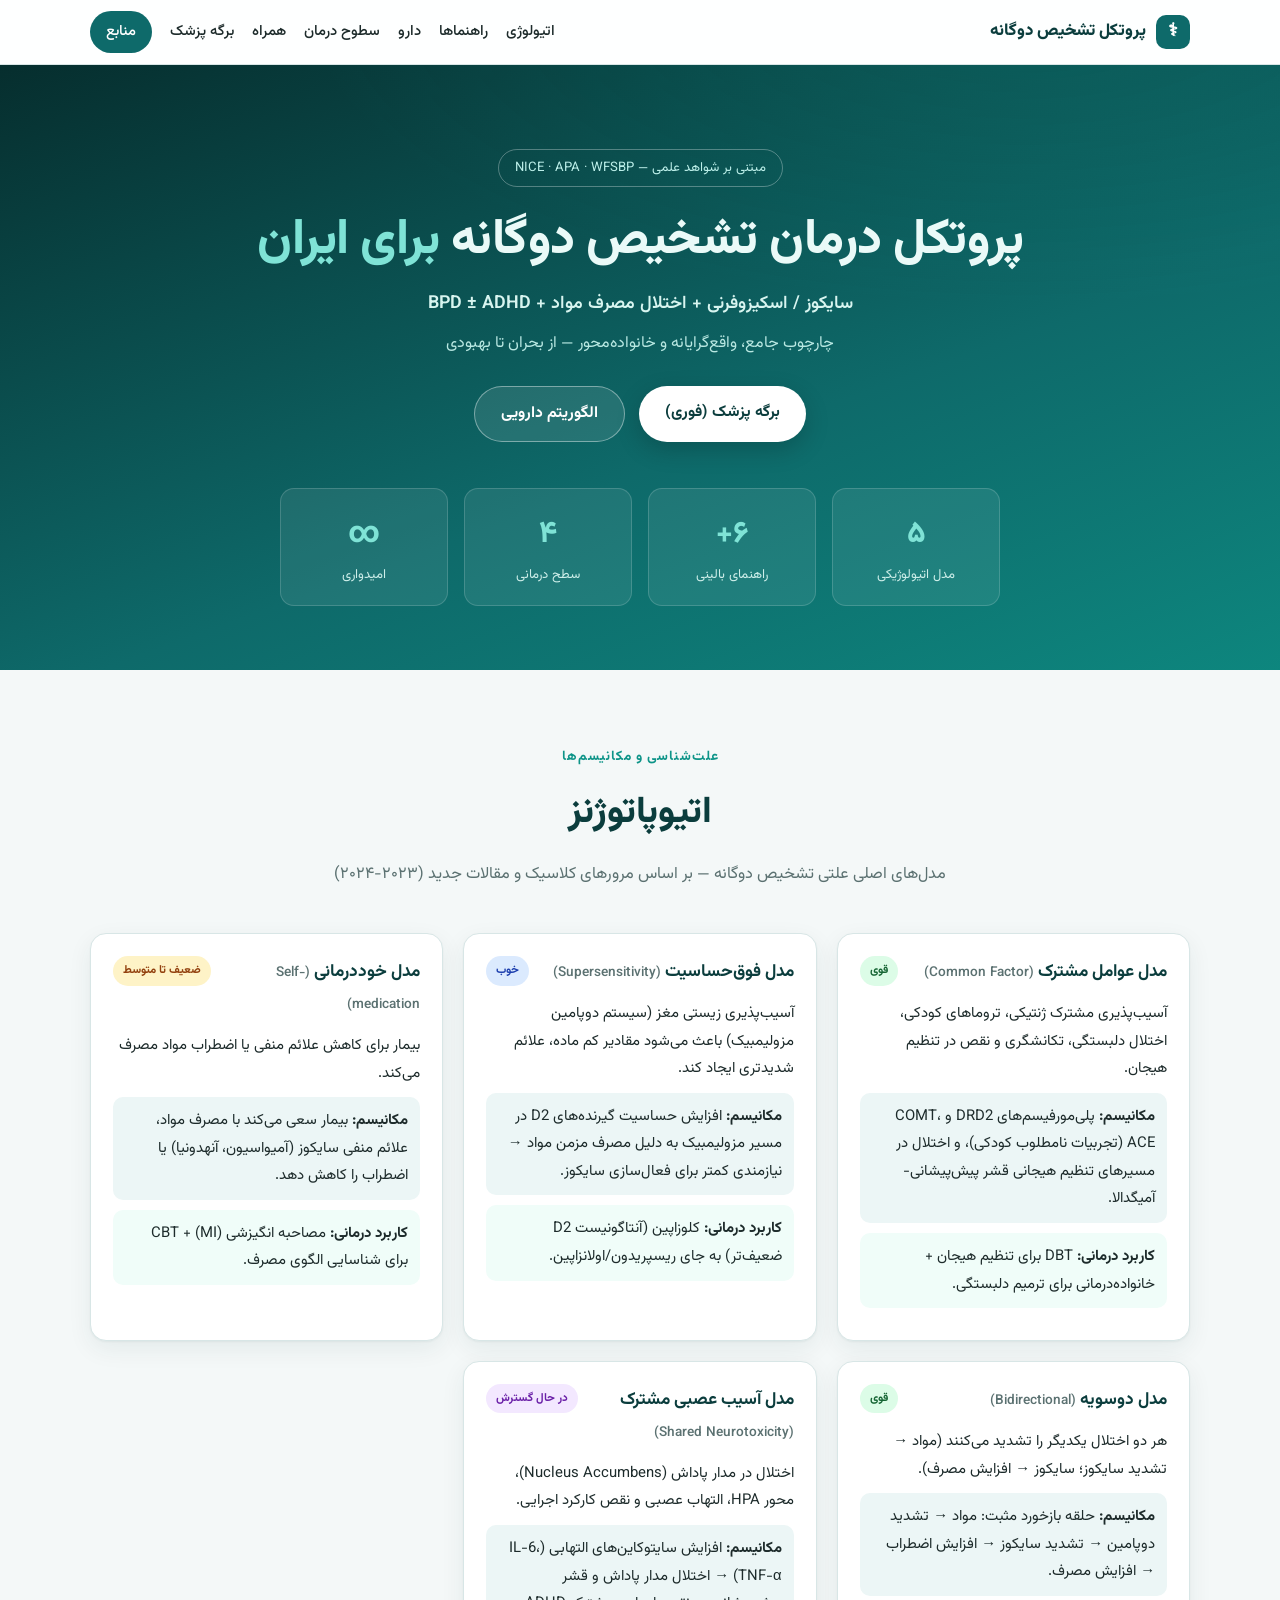
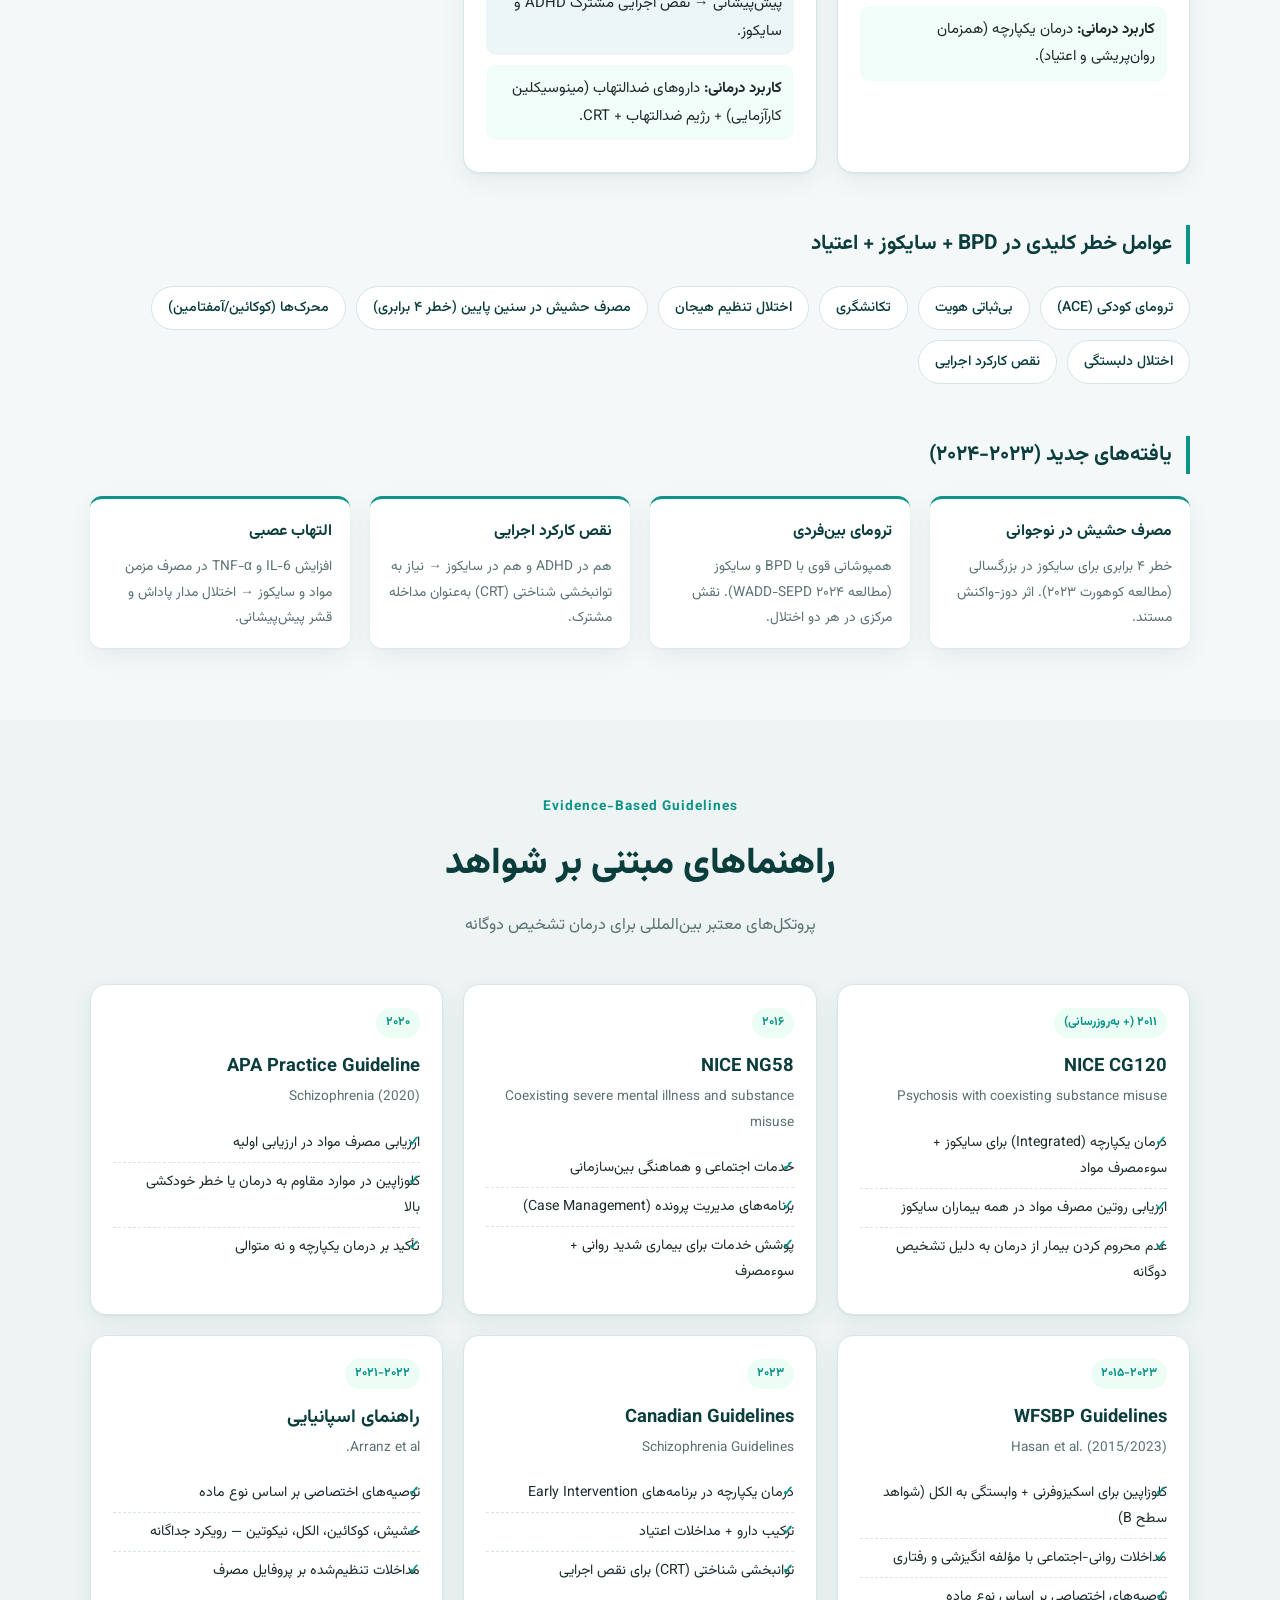
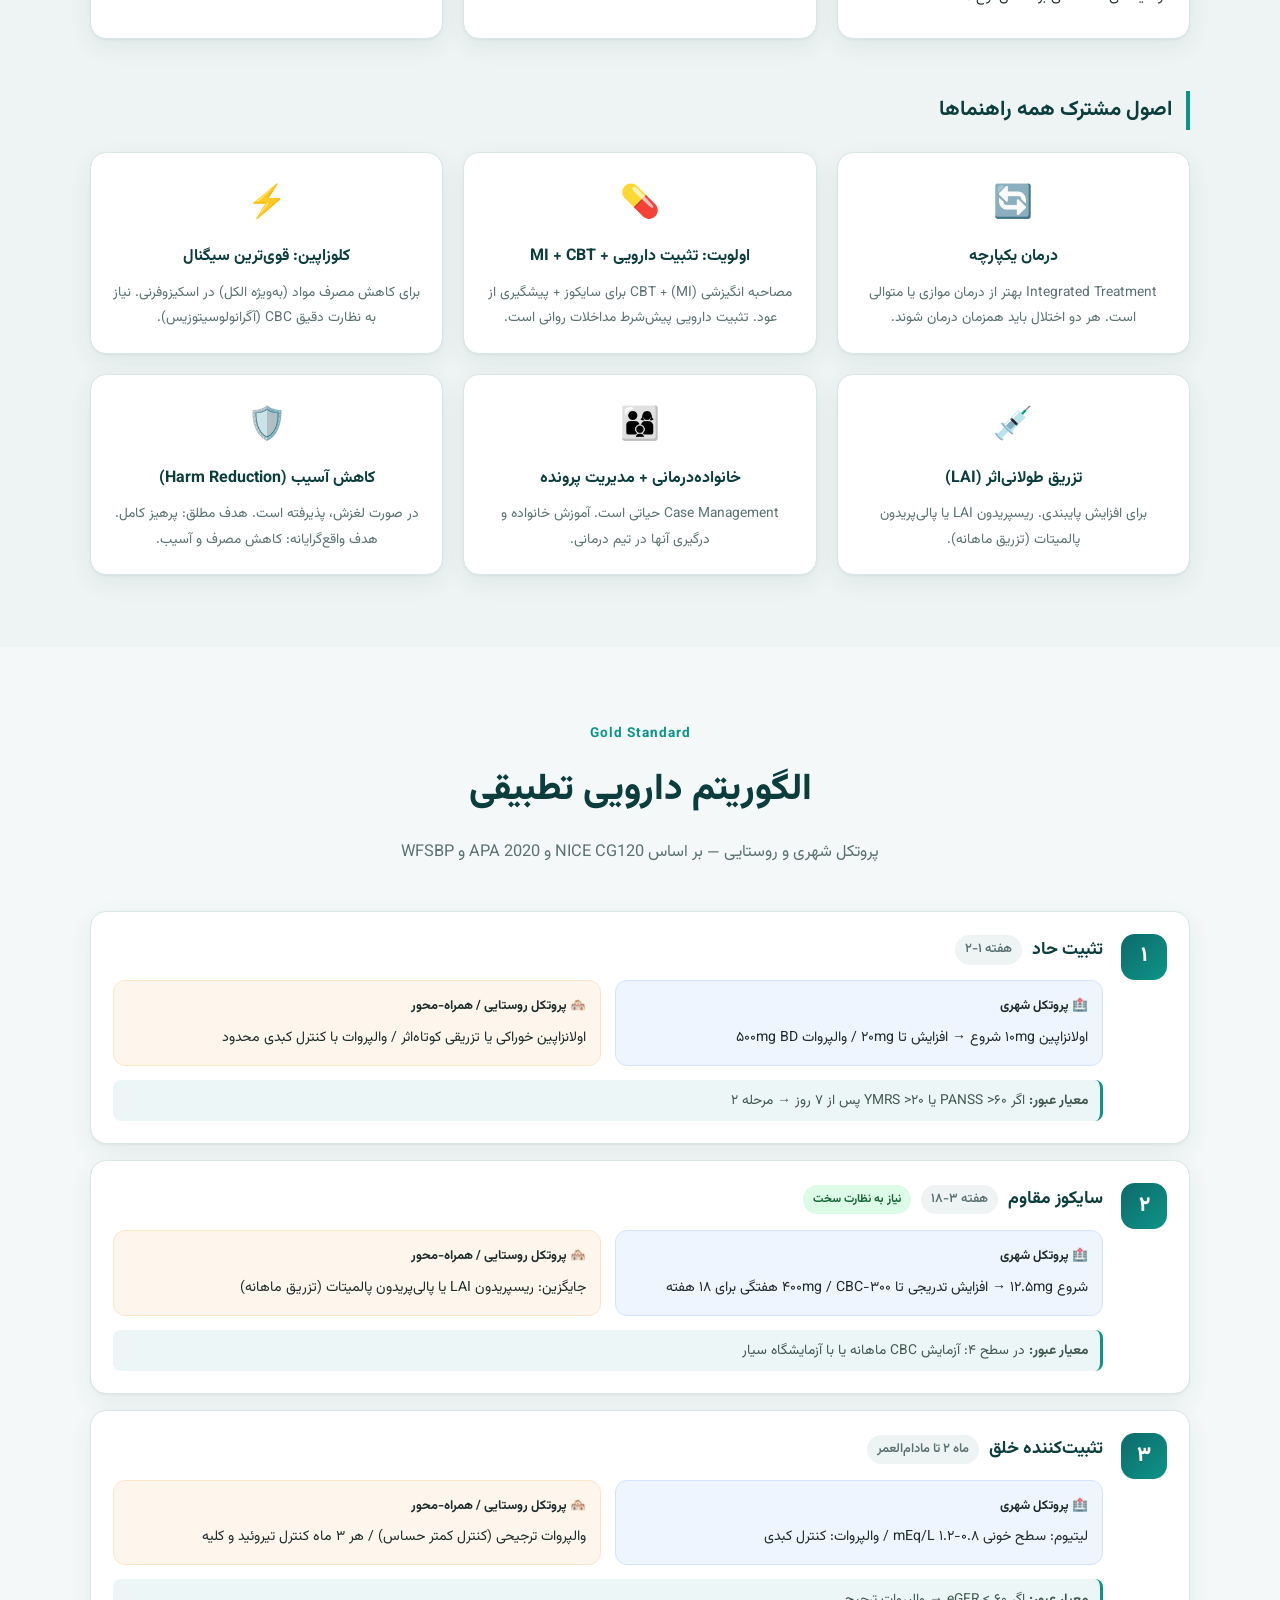
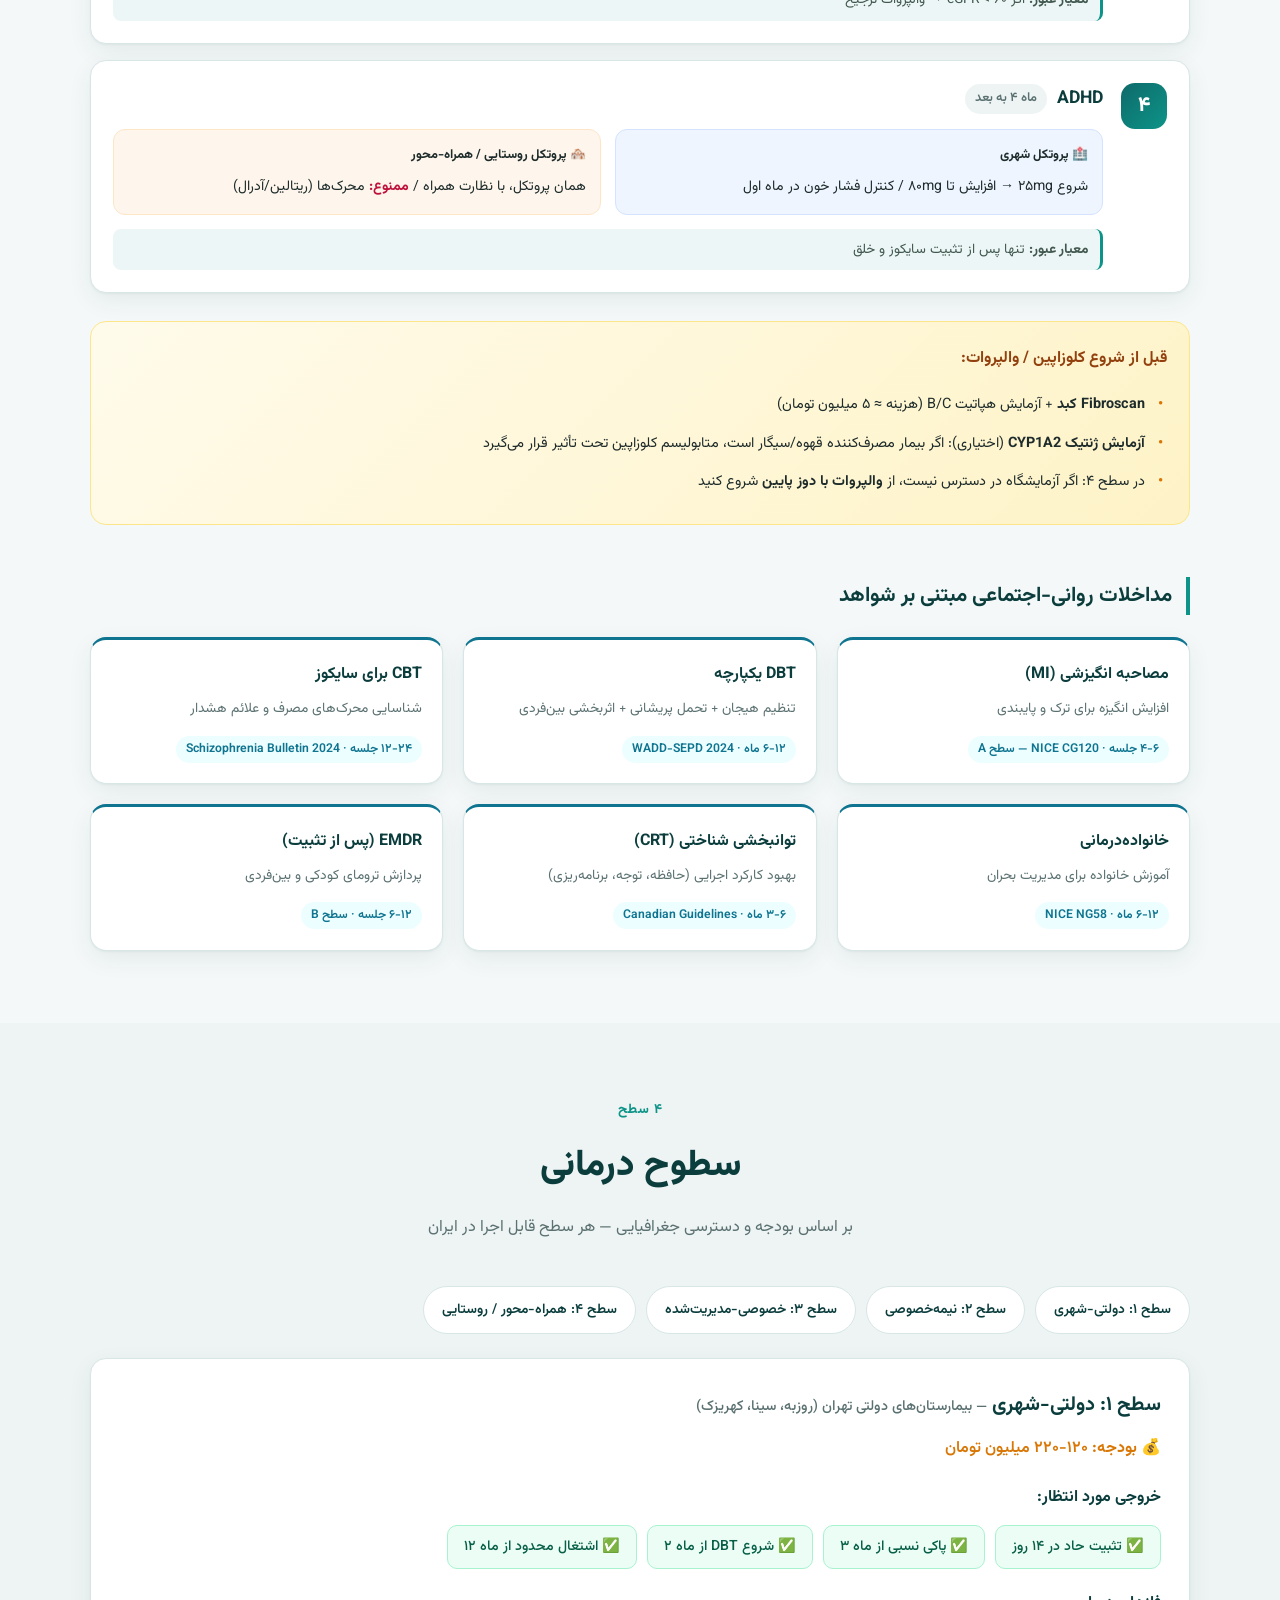
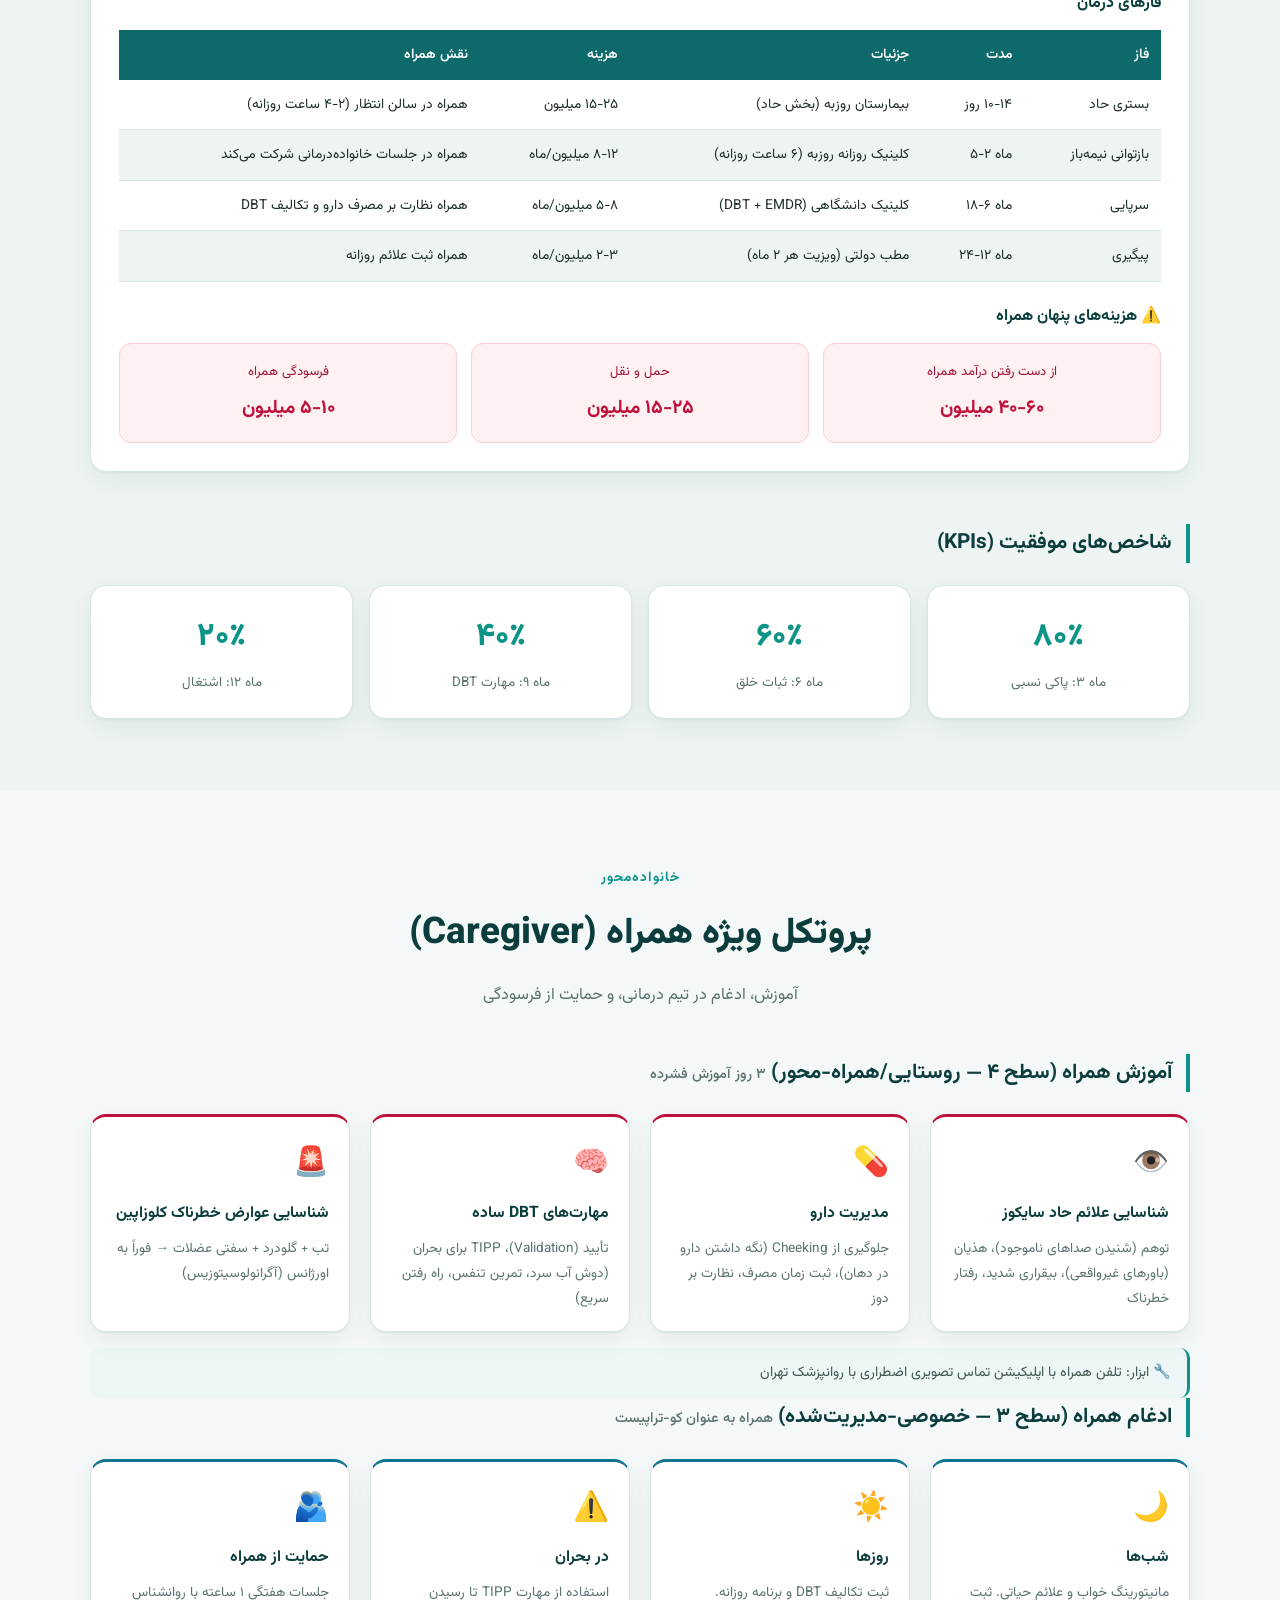
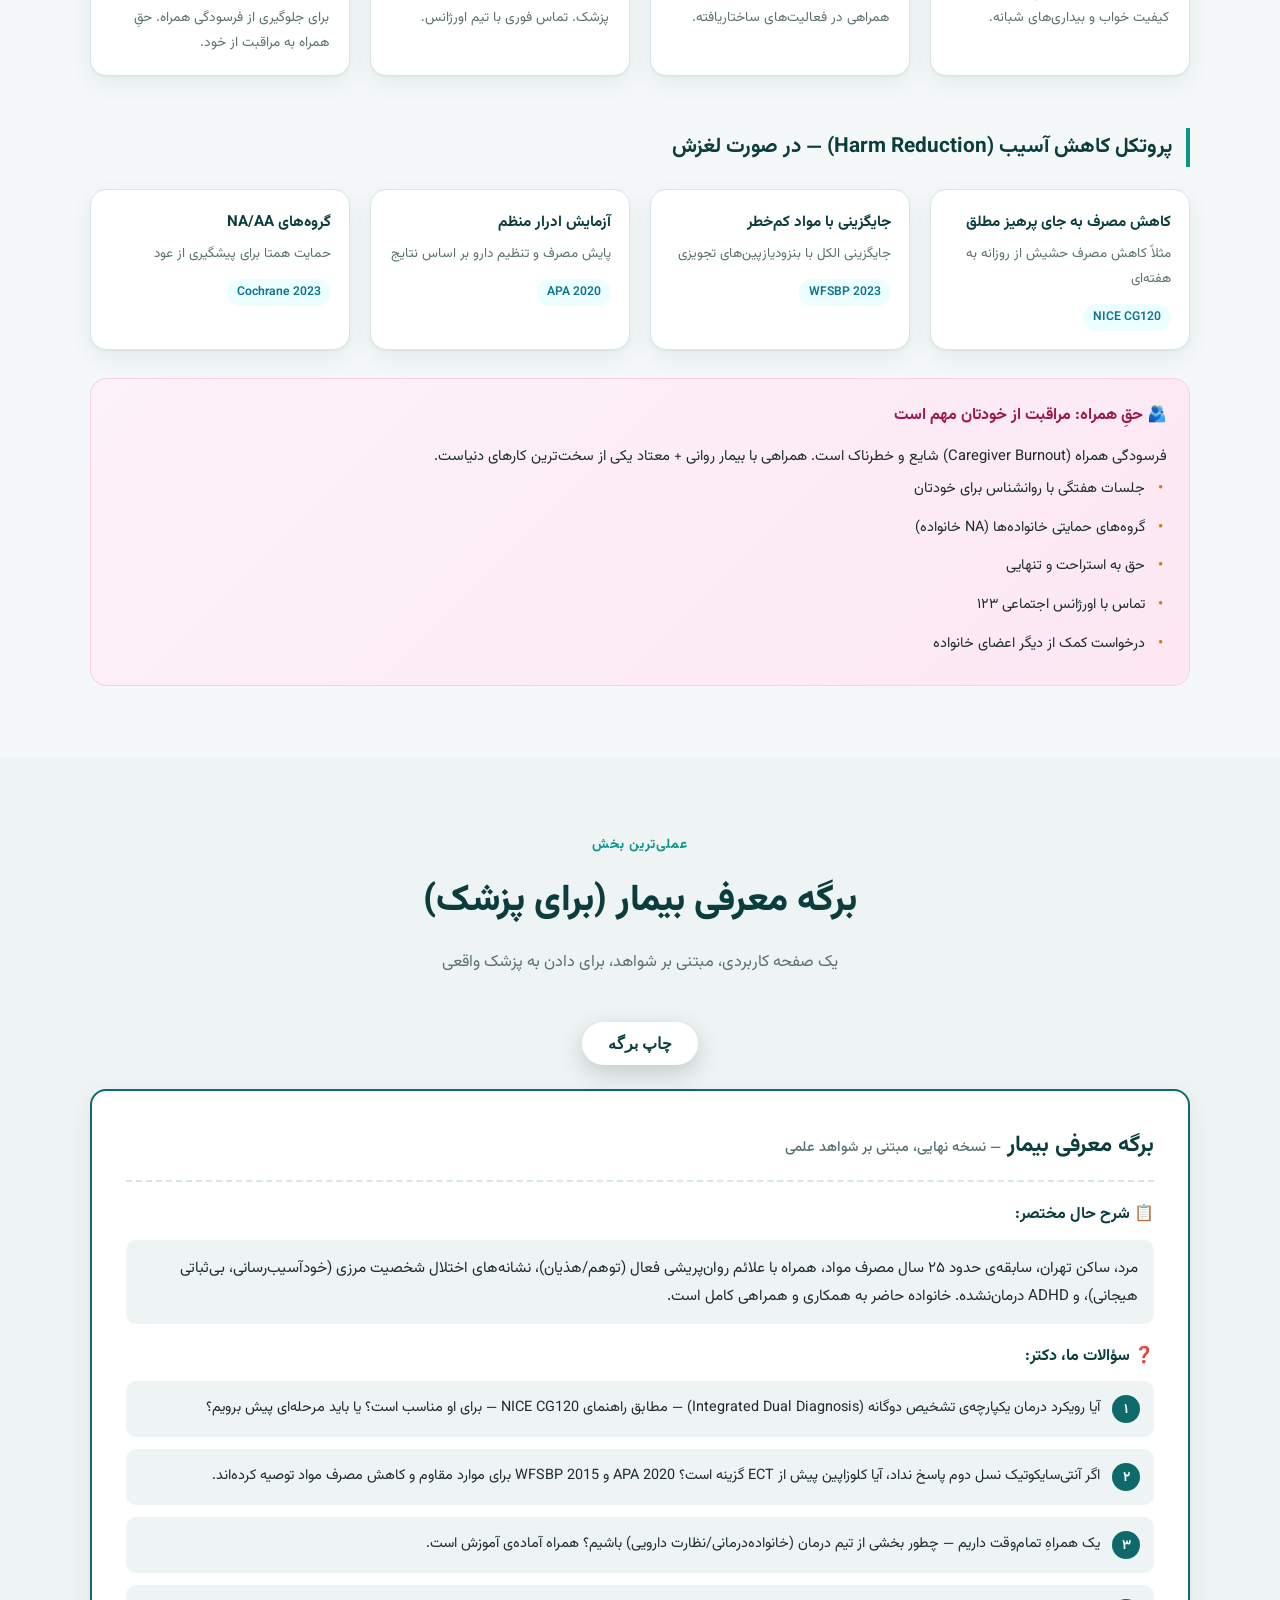
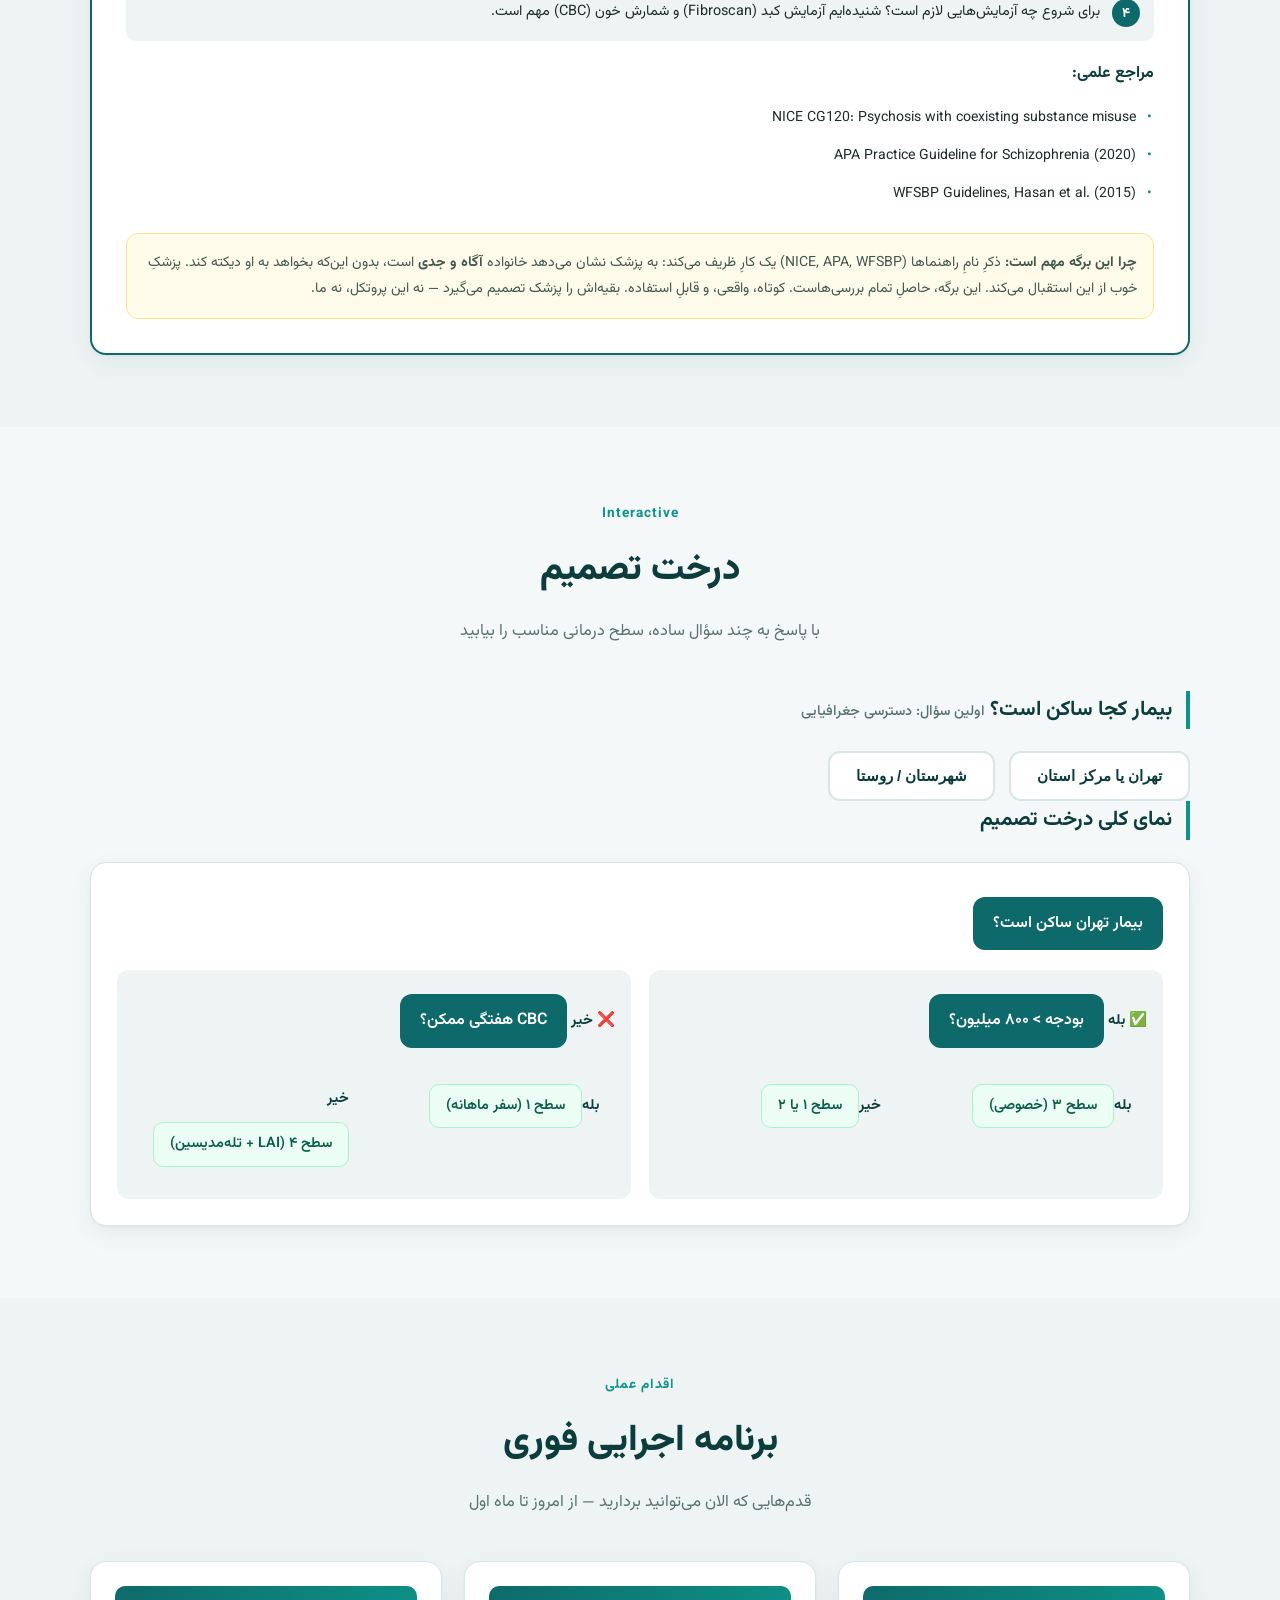
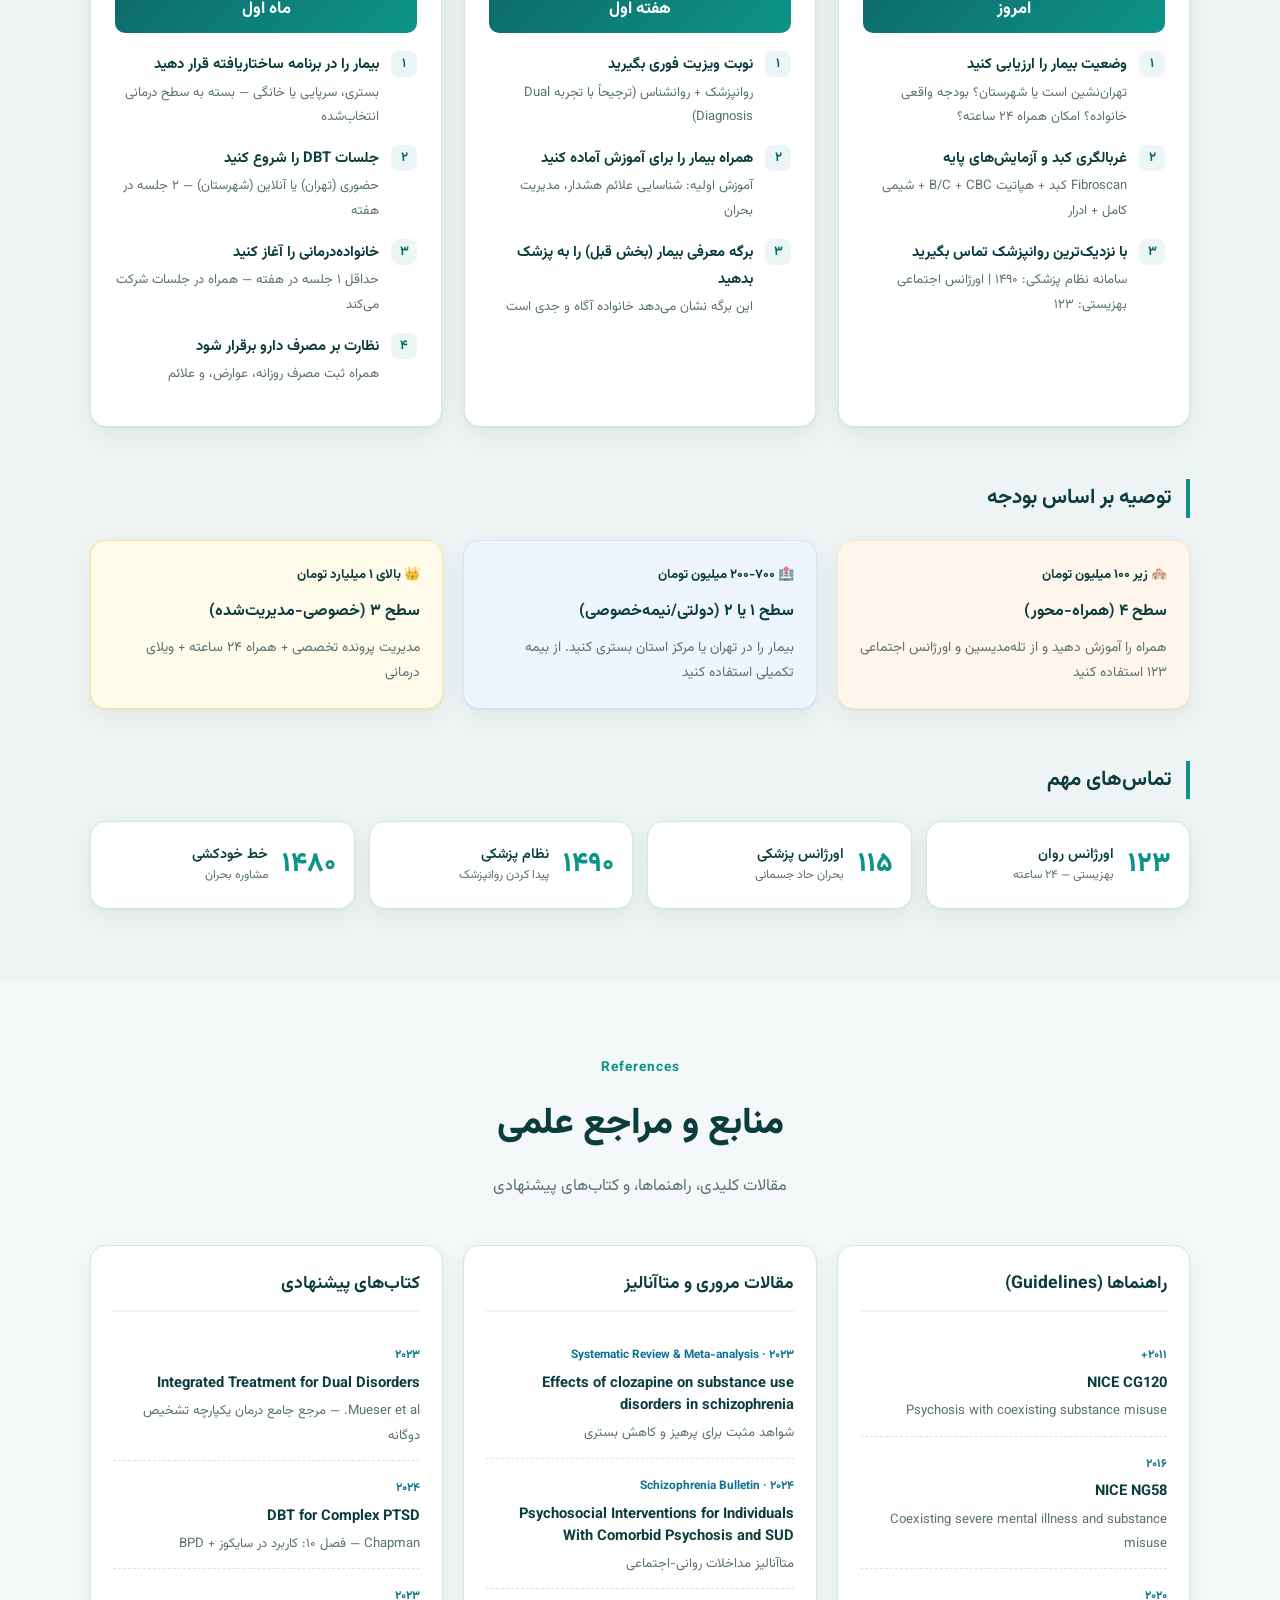
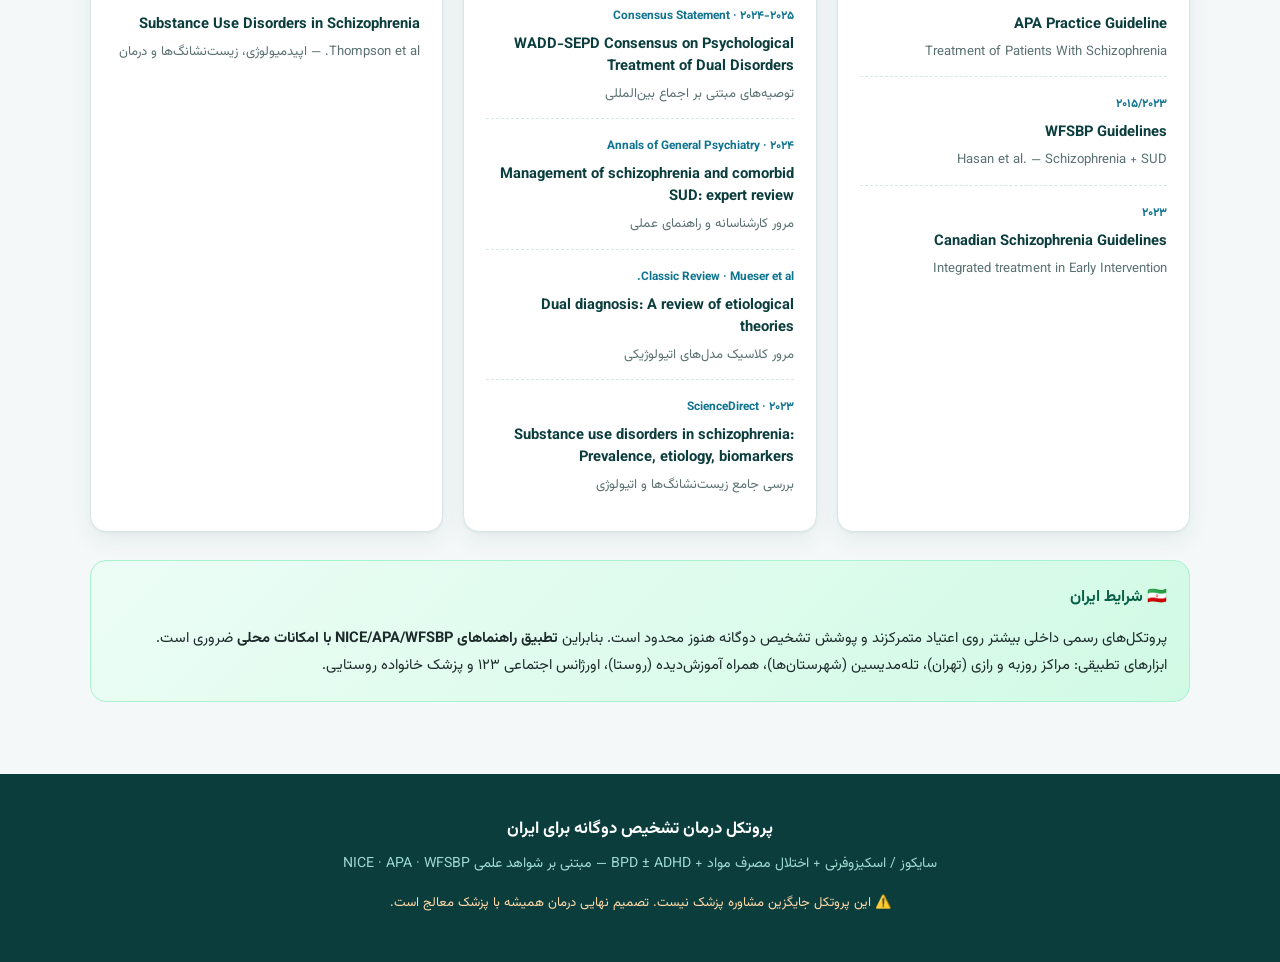
==== index.html @ 8111746d "feat: پروتکل درمان تشخیص دوگانه برای ایران (سایت کامل) - اتیوپاتوژنز (۵ مدل علتی) + راهنماهای بالینی" ====
<!DOCTYPE html>
<html lang="fa" dir="rtl">
<head>
<meta charset="UTF-8" />
<meta name="viewport" content="width=device-width, initial-scale=1.0" />
<title>پروتکل تشخیص دوگانه | Dual Diagnosis Protocol</title>
<meta name="description" content="پروتکل درمان تشخیص دوگانه برای ایران — سایکوز + اعتیاد + BPD ± ADHD. مبتنی بر شواهد علمی NICE · APA · WFSBP." />
<link rel="preconnect" href="https://fonts.googleapis.com" />
<link rel="preconnect" href="https://fonts.gstatic.com" crossorigin />
<link href="https://fonts.googleapis.com/css2?family=Vazirmatn:wght@400;500;600;700;800&display=swap" rel="stylesheet" />
<link rel="stylesheet" href="style.css" />
</head>
<body>

<!-- ===================== NAV ===================== -->
<header class="site-nav">
  <div class="container nav-inner">
    <div class="brand">
      <span class="brand-mark">⚕</span>
      <span>پروتکل تشخیص دوگانه</span>
    </div>
    <nav class="nav-links">
      <a href="#etiology">اتیولوژی</a>
      <a href="#guidelines">راهنماها</a>
      <a href="#meds">دارو</a>
      <a href="#levels">سطوح درمان</a>
      <a href="#caregiver">همراه</a>
      <a href="#sheet">برگه پزشک</a>
      <a href="#references" class="nav-cta">منابع</a>
    </nav>
  </div>
</header>

<!-- ===================== HERO ===================== -->
<section class="hero">
  <div class="container">
    <div class="eyebrow">مبتنی بر شواهد علمی — NICE · APA · WFSBP</div>
    <h1>پروتکل درمان تشخیص دوگانه <span class="for-iran">برای ایران</span></h1>
    <p class="hero-sub">سایکوز / اسکیزوفرنی + اختلال مصرف مواد + BPD ± ADHD</p>
    <p class="hero-desc">چارچوب جامع، واقع‌گرایانه و خانواده‌محور — از بحران تا بهبودی</p>
    <div class="hero-cta">
      <a href="#sheet" class="btn btn-primary">برگه پزشک (فوری)</a>
      <a href="#meds" class="btn btn-ghost">الگوریتم دارویی</a>
    </div>
    <div class="hero-stats">
      <div class="stat"><div class="stat-num">۵</div><div class="stat-label">مدل اتیولوژیکی</div></div>
      <div class="stat"><div class="stat-num">۶+</div><div class="stat-label">راهنمای بالینی</div></div>
      <div class="stat"><div class="stat-num">۴</div><div class="stat-label">سطح درمانی</div></div>
      <div class="stat"><div class="stat-num">∞</div><div class="stat-label">امیدواری</div></div>
    </div>
  </div>
</section>

<!-- ===================== ETIOLOGY ===================== -->
<section id="etiology" class="section">
  <div class="container">
    <div class="section-head">
      <span class="section-kicker">علت‌شناسی و مکانیسم‌ها</span>
      <h2>اتیوپاتوژنز</h2>
      <p class="section-sub">مدل‌های اصلی علتی تشخیص دوگانه — بر اساس مرورهای کلاسیک و مقالات جدید (۲۰۲۳-۲۰۲۴)</p>
    </div>

    <div class="cards-grid">
      <article class="model-card">
        <div class="model-head">
          <h3>مدل عوامل مشترک <span class="model-en">(Common Factor)</span></h3>
          <span class="badge badge-strong">قوی</span>
        </div>
        <p>آسیب‌پذیری مشترک ژنتیکی، تروماهای کودکی، اختلال دلبستگی، تکانشگری و نقص در تنظیم هیجان.</p>
        <p class="mech"><strong>مکانیسم:</strong> پلی‌مورفیسم‌های DRD2 و COMT، ACE (تجربیات نامطلوب کودکی)، و اختلال در مسیرهای تنظیم هیجانی قشر پیش‌پیشانی-آمیگدالا.</p>
        <p class="use"><strong>کاربرد درمانی:</strong> DBT برای تنظیم هیجان + خانواده‌درمانی برای ترمیم دلبستگی.</p>
      </article>

      <article class="model-card">
        <div class="model-head">
          <h3>مدل فوق‌حساسیت <span class="model-en">(Supersensitivity)</span></h3>
          <span class="badge badge-good">خوب</span>
        </div>
        <p>آسیب‌پذیری زیستی مغز (سیستم دوپامین مزولیمبیک) باعث می‌شود مقادیر کم ماده، علائم شدیدتری ایجاد کند.</p>
        <p class="mech"><strong>مکانیسم:</strong> افزایش حساسیت گیرنده‌های D2 در مسیر مزولیمبیک به دلیل مصرف مزمن مواد → نیازمندی کمتر برای فعال‌سازی سایکوز.</p>
        <p class="use"><strong>کاربرد درمانی:</strong> کلوزاپین (آنتاگونیست D2 ضعیف‌تر) به جای ریسپریدون/اولانزاپین.</p>
      </article>

      <article class="model-card">
        <div class="model-head">
          <h3>مدل خوددرمانی <span class="model-en">(Self-medication)</span></h3>
          <span class="badge badge-weak">ضعیف تا متوسط</span>
        </div>
        <p>بیمار برای کاهش علائم منفی یا اضطراب مواد مصرف می‌کند.</p>
        <p class="mech"><strong>مکانیسم:</strong> بیمار سعی می‌کند با مصرف مواد، علائم منفی سایکوز (آمیواسیون، آنهدونیا) یا اضطراب را کاهش دهد.</p>
        <p class="use"><strong>کاربرد درمانی:</strong> مصاحبه انگیزشی (MI) + CBT برای شناسایی الگوی مصرف.</p>
      </article>

      <article class="model-card">
        <div class="model-head">
          <h3>مدل دوسویه <span class="model-en">(Bidirectional)</span></h3>
          <span class="badge badge-strong">قوی</span>
        </div>
        <p>هر دو اختلال یکدیگر را تشدید می‌کنند (مواد → تشدید سایکوز؛ سایکوز → افزایش مصرف).</p>
        <p class="mech"><strong>مکانیسم:</strong> حلقه بازخورد مثبت: مواد → تشدید دوپامین → تشدید سایکوز → افزایش اضطراب → افزایش مصرف.</p>
        <p class="use"><strong>کاربرد درمانی:</strong> درمان یکپارچه (همزمان روان‌پریشی و اعتیاد).</p>
      </article>

      <article class="model-card">
        <div class="model-head">
          <h3>مدل آسیب عصبی مشترک <span class="model-en">(Shared Neurotoxicity)</span></h3>
          <span class="badge badge-emerging">در حال گسترش</span>
        </div>
        <p>اختلال در مدار پاداش (Nucleus Accumbens)، محور HPA، التهاب عصبی و نقص کارکرد اجرایی.</p>
        <p class="mech"><strong>مکانیسم:</strong> افزایش سایتوکاین‌های التهابی (IL-6، TNF-α) → اختلال مدار پاداش و قشر پیش‌پیشانی → نقص اجرایی مشترک ADHD و سایکوز.</p>
        <p class="use"><strong>کاربرد درمانی:</strong> داروهای ضدالتهاب (مینوسیکلین کارآزمایی) + رژیم ضدالتهاب + CRT.</p>
      </article>
    </div>

    <div class="sub-block">
      <h3 class="sub-title">عوامل خطر کلیدی در BPD + سایکوز + اعتیاد</h3>
      <div class="chips">
        <span class="chip">ترومای کودکی (ACE)</span>
        <span class="chip">بی‌ثباتی هویت</span>
        <span class="chip">تکانشگری</span>
        <span class="chip">اختلال تنظیم هیجان</span>
        <span class="chip">مصرف حشیش در سنین پایین (خطر ۴ برابری)</span>
        <span class="chip">محرک‌ها (کوکائین/آمفتامین)</span>
        <span class="chip">اختلال دلبستگی</span>
        <span class="chip">نقص کارکرد اجرایی</span>
      </div>
    </div>

    <div class="sub-block">
      <h3 class="sub-title">یافته‌های جدید (۲۰۲۳-۲۰۲۴)</h3>
      <div class="cards-grid cards-grid-4">
        <div class="finding">
          <h4>مصرف حشیش در نوجوانی</h4>
          <p>خطر ۴ برابری برای سایکوز در بزرگسالی (مطالعه کوهورت ۲۰۲۳). اثر دوز-واکنش مستند.</p>
        </div>
        <div class="finding">
          <h4>ترومای بین‌فردی</h4>
          <p>همپوشانی قوی با BPD و سایکوز (مطالعه WADD-SEPD ۲۰۲۴). نقش مرکزی در هر دو اختلال.</p>
        </div>
        <div class="finding">
          <h4>نقص کارکرد اجرایی</h4>
          <p>هم در ADHD و هم در سایکوز → نیاز به توانبخشی شناختی (CRT) به‌عنوان مداخله مشترک.</p>
        </div>
        <div class="finding">
          <h4>التهاب عصبی</h4>
          <p>افزایش IL-6 و TNF-α در مصرف مزمن مواد و سایکوز → اختلال مدار پاداش و قشر پیش‌پیشانی.</p>
        </div>
      </div>
    </div>
  </div>
</section>

<!-- ===================== GUIDELINES ===================== -->
<section id="guidelines" class="section section-alt">
  <div class="container">
    <div class="section-head">
      <span class="section-kicker">Evidence-Based Guidelines</span>
      <h2>راهنماهای مبتنی بر شواهد</h2>
      <p class="section-sub">پروتکل‌های معتبر بین‌المللی برای درمان تشخیص دوگانه</p>
    </div>

    <div class="cards-grid cards-grid-3">
      <div class="gl-card"><span class="gl-year">۲۰۱۱ (+ به‌روزرسانی)</span><h3>NICE CG120</h3><p class="gl-sub">Psychosis with coexisting substance misuse</p><ul><li>درمان یکپارچه (Integrated) برای سایکوز + سوءمصرف مواد</li><li>ارزیابی روتین مصرف مواد در همه بیماران سایکوز</li><li>عدم محروم کردن بیمار از درمان به دلیل تشخیص دوگانه</li></ul></div>
      <div class="gl-card"><span class="gl-year">۲۰۱۶</span><h3>NICE NG58</h3><p class="gl-sub">Coexisting severe mental illness and substance misuse</p><ul><li>خدمات اجتماعی و هماهنگی بین‌سازمانی</li><li>برنامه‌های مدیریت پرونده (Case Management)</li><li>پوشش خدمات برای بیماری شدید روانی + سوءمصرف</li></ul></div>
      <div class="gl-card"><span class="gl-year">۲۰۲۰</span><h3>APA Practice Guideline</h3><p class="gl-sub">Schizophrenia (2020)</p><ul><li>ارزیابی مصرف مواد در ارزیابی اولیه</li><li>کلوزاپین در موارد مقاوم به درمان یا خطر خودکشی بالا</li><li>تأکید بر درمان یکپارچه و نه متوالی</li></ul></div>
      <div class="gl-card"><span class="gl-year">۲۰۱۵-۲۰۲۳</span><h3>WFSBP Guidelines</h3><p class="gl-sub">Hasan et al. (2015/2023)</p><ul><li>کلوزاپین برای اسکیزوفرنی + وابستگی به الکل (شواهد سطح B)</li><li>مداخلات روانی-اجتماعی با مؤلفه انگیزشی و رفتاری</li><li>توصیه‌های اختصاصی بر اساس نوع ماده</li></ul></div>
      <div class="gl-card"><span class="gl-year">۲۰۲۳</span><h3>Canadian Guidelines</h3><p class="gl-sub">Schizophrenia Guidelines</p><ul><li>درمان یکپارچه در برنامه‌های Early Intervention</li><li>ترکیب دارو + مداخلات اعتیاد</li><li>توانبخشی شناختی (CRT) برای نقص اجرایی</li></ul></div>
      <div class="gl-card"><span class="gl-year">۲۰۲۱-۲۰۲۲</span><h3>راهنمای اسپانیایی</h3><p class="gl-sub">Arranz et al.</p><ul><li>توصیه‌های اختصاصی بر اساس نوع ماده</li><li>حشیش، کوکائین، الکل، نیکوتین — رویکرد جداگانه</li><li>مداخلات تنظیم‌شده بر پروفایل مصرف</li></ul></div>
    </div>

    <div class="sub-block">
      <h3 class="sub-title">اصول مشترک همه راهنماها</h3>
      <div class="cards-grid cards-grid-3">
        <div class="principle"><div class="p-emoji">🔄</div><h4>درمان یکپارچه</h4><p>Integrated Treatment بهتر از درمان موازی یا متوالی است. هر دو اختلال باید همزمان درمان شوند.</p></div>
        <div class="principle"><div class="p-emoji">💊</div><h4>اولویت: تثبیت دارویی + MI + CBT</h4><p>مصاحبه انگیزشی (MI) + CBT برای سایکوز + پیشگیری از عود. تثبیت دارویی پیش‌شرط مداخلات روانی است.</p></div>
        <div class="principle"><div class="p-emoji">⚡</div><h4>کلوزاپین: قوی‌ترین سیگنال</h4><p>برای کاهش مصرف مواد (به‌ویژه الکل) در اسکیزوفرنی. نیاز به نظارت دقیق CBC (آگرانولوسیتوزیس).</p></div>
        <div class="principle"><div class="p-emoji">💉</div><h4>تزریق طولانی‌اثر (LAI)</h4><p>برای افزایش پایبندی. ریسپریدون LAI یا پالی‌پریدون پالمیتات (تزریق ماهانه).</p></div>
        <div class="principle"><div class="p-emoji">👨‍👩‍👦</div><h4>خانواده‌درمانی + مدیریت پرونده</h4><p>Case Management حیاتی است. آموزش خانواده و درگیری آنها در تیم درمانی.</p></div>
        <div class="principle"><div class="p-emoji">🛡️</div><h4>کاهش آسیب (Harm Reduction)</h4><p>در صورت لغزش، پذیرفته است. هدف مطلق: پرهیز کامل. هدف واقع‌گرایانه: کاهش مصرف و آسیب.</p></div>
      </div>
    </div>
  </div>
</section>

<!-- ===================== MEDICATION ===================== -->
<section id="meds" class="section">
  <div class="container">
    <div class="section-head">
      <span class="section-kicker">Gold Standard</span>
      <h2>الگوریتم دارویی تطبیقی</h2>
      <p class="section-sub">پروتکل شهری و روستایی — بر اساس NICE CG120 و APA 2020 و WFSBP</p>
    </div>

    <div class="algo">
      <div class="stage">
        <div class="stage-num">۱</div>
        <div class="stage-body">
          <h3>تثبیت حاد <span class="stage-time">هفته ۱-۲</span></h3>
          <div class="dual-protocol">
            <div class="proto urban"><span class="proto-tag">🏥 پروتکل شهری</span><p>اولانزاپین ۱۰mg شروع → افزایش تا ۲۰mg / والپروات ۵۰۰mg BD</p></div>
            <div class="proto rural"><span class="proto-tag">🏘️ پروتکل روستایی / همراه-محور</span><p>اولانزاپین خوراکی یا تزریقی کوتاه‌اثر / والپروات با کنترل کبدی محدود</p></div>
          </div>
          <p class="pass"><strong>معیار عبور:</strong> اگر PANSS &gt;۶۰ یا YMRS &gt;۲۰ پس از ۷ روز → مرحله ۲</p>
        </div>
      </div>

      <div class="stage">
        <div class="stage-num">۲</div>
        <div class="stage-body">
          <h3>سایکوز مقاوم <span class="stage-time">هفته ۳-۱۸</span> <span class="badge badge-strong">نیاز به نظارت سخت</span></h3>
          <div class="dual-protocol">
            <div class="proto urban"><span class="proto-tag">🏥 پروتکل شهری</span><p>شروع ۱۲.۵mg → افزایش تدریجی تا ۳۰۰-۴۰۰mg / CBC هفتگی برای ۱۸ هفته</p></div>
            <div class="proto rural"><span class="proto-tag">🏘️ پروتکل روستایی / همراه-محور</span><p>جایگزین: ریسپریدون LAI یا پالی‌پریدون پالمیتات (تزریق ماهانه)</p></div>
          </div>
          <p class="pass"><strong>معیار عبور:</strong> در سطح ۴: آزمایش CBC ماهانه یا با آزمایشگاه سیار</p>
        </div>
      </div>

      <div class="stage">
        <div class="stage-num">۳</div>
        <div class="stage-body">
          <h3>تثبیت‌کننده خلق <span class="stage-time">ماه ۲ تا مادام‌العمر</span></h3>
          <div class="dual-protocol">
            <div class="proto urban"><span class="proto-tag">🏥 پروتکل شهری</span><p>لیتیوم: سطح خونی ۰.۸-۱.۲ mEq/L / والپروات: کنترل کبدی</p></div>
            <div class="proto rural"><span class="proto-tag">🏘️ پروتکل روستایی / همراه-محور</span><p>والپروات ترجیحی (کنترل کمتر حساس) / هر ۳ ماه کنترل تیروئید و کلیه</p></div>
          </div>
          <p class="pass"><strong>معیار عبور:</strong> اگر eGFR &lt; ۶۰ → والپروات ترجیح</p>
        </div>
      </div>

      <div class="stage">
        <div class="stage-num">۴</div>
        <div class="stage-body">
          <h3>ADHD <span class="stage-time">ماه ۴ به بعد</span></h3>
          <div class="dual-protocol">
            <div class="proto urban"><span class="proto-tag">🏥 پروتکل شهری</span><p>شروع ۲۵mg → افزایش تا ۸۰mg / کنترل فشار خون در ماه اول</p></div>
            <div class="proto rural"><span class="proto-tag">🏘️ پروتکل روستایی / همراه-محور</span><p>همان پروتکل، با نظارت همراه / <strong class="warn">ممنوع:</strong> محرک‌ها (ریتالین/آدرال)</p></div>
          </div>
          <p class="pass"><strong>معیار عبور:</strong> تنها پس از تثبیت سایکوز و خلق</p>
        </div>
      </div>
    </div>

    <div class="callout">
      <h4>قبل از شروع کلوزاپین / والپروات:</h4>
      <ul>
        <li><strong>Fibroscan کبد</strong> + آزمایش هپاتیت B/C (هزینه ≈ ۵ میلیون تومان)</li>
        <li><strong>آزمایش ژنتیک CYP1A2</strong> (اختیاری): اگر بیمار مصرف‌کننده قهوه/سیگار است، متابولیسم کلوزاپین تحت تأثیر قرار می‌گیرد</li>
        <li>در سطح ۴: اگر آزمایشگاه در دسترس نیست، از <strong>والپروات با دوز پایین</strong> شروع کنید</li>
      </ul>
    </div>

    <div class="sub-block">
      <h3 class="sub-title">مداخلات روانی-اجتماعی مبتنی بر شواهد</h3>
      <div class="cards-grid cards-grid-3">
        <div class="psych"><h4>مصاحبه انگیزشی (MI)</h4><p>افزایش انگیزه برای ترک و پایبندی</p><span class="meta">۴-۶ جلسه · NICE CG120 — سطح A</span></div>
        <div class="psych"><h4>DBT یکپارچه</h4><p>تنظیم هیجان + تحمل پریشانی + اثربخشی بین‌فردی</p><span class="meta">۶-۱۲ ماه · WADD-SEPD 2024</span></div>
        <div class="psych"><h4>CBT برای سایکوز</h4><p>شناسایی محرک‌های مصرف و علائم هشدار</p><span class="meta">۱۲-۲۴ جلسه · Schizophrenia Bulletin 2024</span></div>
        <div class="psych"><h4>خانواده‌درمانی</h4><p>آموزش خانواده برای مدیریت بحران</p><span class="meta">۶-۱۲ ماه · NICE NG58</span></div>
        <div class="psych"><h4>توانبخشی شناختی (CRT)</h4><p>بهبود کارکرد اجرایی (حافظه، توجه، برنامه‌ریزی)</p><span class="meta">۳-۶ ماه · Canadian Guidelines</span></div>
        <div class="psych"><h4>EMDR (پس از تثبیت)</h4><p>پردازش ترومای کودکی و بین‌فردی</p><span class="meta">۶-۱۲ جلسه · سطح B</span></div>
      </div>
    </div>
  </div>
</section>

<!-- ===================== TREATMENT LEVELS ===================== -->
<section id="levels" class="section section-alt">
  <div class="container">
    <div class="section-head">
      <span class="section-kicker">۴ سطح</span>
      <h2>سطوح درمانی</h2>
      <p class="section-sub">بر اساس بودجه و دسترسی جغرافیایی — هر سطح قابل اجرا در ایران</p>
    </div>

    <div class="level-tabs">
      <span class="level-tab">سطح ۱: دولتی-شهری</span>
      <span class="level-tab">سطح ۲: نیمه‌خصوصی</span>
      <span class="level-tab">سطح ۳: خصوصی-مدیریت‌شده</span>
      <span class="level-tab">سطح ۴: همراه-محور / روستایی</span>
    </div>

    <div class="level-detail">
      <h3>سطح ۱: دولتی-شهری <span class="muted">— بیمارستان‌های دولتی تهران (روزبه، سینا، کهریزک)</span></h3>
      <p class="budget"><strong>💰 بودجه:</strong> ۱۲۰-۲۲۰ میلیون تومان</p>

      <h4 class="blk">خروجی مورد انتظار:</h4>
      <div class="outcomes">
        <span class="outcome">✅ تثبیت حاد در ۱۴ روز</span>
        <span class="outcome">✅ پاکی نسبی از ماه ۳</span>
        <span class="outcome">✅ شروع DBT از ماه ۲</span>
        <span class="outcome">✅ اشتغال محدود از ماه ۱۲</span>
      </div>

      <h4 class="blk">فازهای درمان</h4>
      <div class="table-wrap">
        <table>
          <thead><tr><th>فاز</th><th>مدت</th><th>جزئیات</th><th>هزینه</th><th>نقش همراه</th></tr></thead>
          <tbody>
            <tr><td>بستری حاد</td><td>۱۰-۱۴ روز</td><td>بیمارستان روزبه (بخش حاد)</td><td>۱۵-۲۵ میلیون</td><td>همراه در سالن انتظار (۲-۴ ساعت روزانه)</td></tr>
            <tr><td>بازتوانی نیمه‌باز</td><td>ماه ۲-۵</td><td>کلینیک روزانه روزبه (۶ ساعت روزانه)</td><td>۸-۱۲ میلیون/ماه</td><td>همراه در جلسات خانواده‌درمانی شرکت می‌کند</td></tr>
            <tr><td>سرپایی</td><td>ماه ۶-۱۸</td><td>کلینیک دانشگاهی (DBT + EMDR)</td><td>۵-۸ میلیون/ماه</td><td>همراه نظارت بر مصرف دارو و تکالیف DBT</td></tr>
            <tr><td>پیگیری</td><td>ماه ۱۲-۲۴</td><td>مطب دولتی (ویزیت هر ۲ ماه)</td><td>۲-۳ میلیون/ماه</td><td>همراه ثبت علائم روزانه</td></tr>
          </tbody>
        </table>
      </div>

      <h4 class="blk">⚠️ هزینه‌های پنهان همراه</h4>
      <div class="hidden-costs">
        <div class="hc"><span>از دست رفتن درآمد همراه</span><strong>۴۰-۶۰ میلیون</strong></div>
        <div class="hc"><span>حمل و نقل</span><strong>۱۵-۲۵ میلیون</strong></div>
        <div class="hc"><span>فرسودگی همراه</span><strong>۵-۱۰ میلیون</strong></div>
      </div>
    </div>

    <div class="sub-block">
      <h3 class="sub-title">شاخص‌های موفقیت (KPIs)</h3>
      <div class="kpi-row">
        <div class="kpi"><div class="kpi-val">۸۰٪</div><div class="kpi-label">ماه ۳: پاکی نسبی</div></div>
        <div class="kpi"><div class="kpi-val">۶۰٪</div><div class="kpi-label">ماه ۶: ثبات خلق</div></div>
        <div class="kpi"><div class="kpi-val">۴۰٪</div><div class="kpi-label">ماه ۹: مهارت DBT</div></div>
        <div class="kpi"><div class="kpi-val">۲۰٪</div><div class="kpi-label">ماه ۱۲: اشتغال</div></div>
      </div>
    </div>
  </div>
</section>

<!-- ===================== CAREGIVER ===================== -->
<section id="caregiver" class="section">
  <div class="container">
    <div class="section-head">
      <span class="section-kicker">خانواده‌محور</span>
      <h2>پروتکل ویژه همراه (Caregiver)</h2>
      <p class="section-sub">آموزش، ادغام در تیم درمانی، و حمایت از فرسودگی</p>
    </div>

    <h3 class="sub-title">آموزش همراه (سطح ۴ — روستایی/همراه-محور) <span class="muted">۳ روز آموزش فشرده</span></h3>
    <div class="cards-grid cards-grid-4">
      <div class="train"><div class="t-emoji">👁️</div><h4>شناسایی علائم حاد سایکوز</h4><p>توهم (شنیدن صداهای ناموجود)، هذیان (باورهای غیرواقعی)، بیقراری شدید، رفتار خطرناک</p></div>
      <div class="train"><div class="t-emoji">💊</div><h4>مدیریت دارو</h4><p>جلوگیری از Cheeking (نگه داشتن دارو در دهان)، ثبت زمان مصرف، نظارت بر دوز</p></div>
      <div class="train"><div class="t-emoji">🧠</div><h4>مهارت‌های DBT ساده</h4><p>تأیید (Validation)، TIPP برای بحران (دوش آب سرد، تمرین تنفس، راه رفتن سریع)</p></div>
      <div class="train"><div class="t-emoji">🚨</div><h4>شناسایی عوارض خطرناک کلوزاپین</h4><p>تب + گلودرد + سفتی عضلات → فوراً به اورژانس (آگرانولوسیتوزیس)</p></div>
    </div>
    <p class="tool-note">🔧 ابزار: تلفن همراه با اپلیکیشن تماس تصویری اضطراری با روانپزشک تهران</p>

    <h3 class="sub-title">ادغام همراه (سطح ۳ — خصوصی-مدیریت‌شده) <span class="muted">همراه به عنوان کو-تراپیست</span></h3>
    <div class="cards-grid cards-grid-4">
      <div class="integ"><div class="i-emoji">🌙</div><h4>شب‌ها</h4><p>مانیتورینگ خواب و علائم حیاتی. ثبت کیفیت خواب و بیداری‌های شبانه.</p></div>
      <div class="integ"><div class="i-emoji">☀️</div><h4>روزها</h4><p>ثبت تکالیف DBT و برنامه روزانه. همراهی در فعالیت‌های ساختاریافته.</p></div>
      <div class="integ"><div class="i-emoji">⚠️</div><h4>در بحران</h4><p>استفاده از مهارت TIPP تا رسیدن پزشک. تماس فوری با تیم اورژانس.</p></div>
      <div class="integ"><div class="i-emoji">🫂</div><h4>حمایت از همراه</h4><p>جلسات هفتگی ۱ ساعته با روانشناس برای جلوگیری از فرسودگی همراه. حقِ همراه به مراقبت از خود.</p></div>
    </div>

    <div class="sub-block">
      <h3 class="sub-title">پروتکل کاهش آسیب (Harm Reduction) — در صورت لغزش</h3>
      <div class="cards-grid cards-grid-4">
        <div class="hr-card"><h4>کاهش مصرف به جای پرهیز مطلق</h4><p>مثلاً کاهش مصرف حشیش از روزانه به هفته‌ای</p><span class="meta">NICE CG120</span></div>
        <div class="hr-card"><h4>جایگزینی با مواد کم‌خطر</h4><p>جایگزینی الکل با بنزودیازپین‌های تجویزی</p><span class="meta">WFSBP 2023</span></div>
        <div class="hr-card"><h4>آزمایش ادرار منظم</h4><p>پایش مصرف و تنظیم دارو بر اساس نتایج</p><span class="meta">APA 2020</span></div>
        <div class="hr-card"><h4>گروه‌های NA/AA</h4><p>حمایت همتا برای پیشگیری از عود</p><span class="meta">Cochrane 2023</span></div>
      </div>
    </div>

    <div class="callout callout-care">
      <h4>🫂 حقِ همراه: مراقبت از خودتان مهم است</h4>
      <p>فرسودگی همراه (Caregiver Burnout) شایع و خطرناک است. همراهی با بیمار روانی + معتاد یکی از سخت‌ترین کارهای دنیاست.</p>
      <ul>
        <li>جلسات هفتگی با روانشناس برای خودتان</li>
        <li>گروه‌های حمایتی خانواده‌ها (NA خانواده)</li>
        <li>حق به استراحت و تنهایی</li>
        <li>تماس با اورژانس اجتماعی ۱۲۳</li>
        <li>درخواست کمک از دیگر اعضای خانواده</li>
      </ul>
    </div>
  </div>
</section>

<!-- ===================== PATIENT SHEET ===================== -->
<section id="sheet" class="section section-alt">
  <div class="container">
    <div class="section-head">
      <span class="section-kicker">عملی‌ترین بخش</span>
      <h2>برگه معرفی بیمار (برای پزشک)</h2>
      <p class="section-sub">یک صفحه کاربردی، مبتنی بر شواهد، برای دادن به پزشک واقعی</p>
    </div>

    <div class="print-btn-row"><button class="btn btn-primary" onclick="window.print()">چاپ برگه</button></div>

    <div class="sheet" id="printable-sheet">
      <h3 class="sheet-title">برگه معرفی بیمار <span class="muted">— نسخه نهایی، مبتنی بر شواهد علمی</span></h3>

      <h4>📋 شرح حال مختصر:</h4>
      <p class="sheet-text">مرد، ساکن تهران، سابقه‌ی حدود ۲۵ سال مصرف مواد، همراه با علائم روان‌پریشی فعال (توهم/هذیان)، نشانه‌های اختلال شخصیت مرزی (خودآسیب‌رسانی، بی‌ثباتی هیجانی)، و ADHD درمان‌نشده. خانواده حاضر به همکاری و همراهی کامل است.</p>

      <h4>❓ سؤالات ما، دکتر:</h4>
      <div class="qa">
        <div class="q"><span class="qn">۱</span><p>آیا رویکرد درمان یکپارچه‌ی تشخیص دوگانه (Integrated Dual Diagnosis) — مطابق راهنمای NICE CG120 — برای او مناسب است؟ یا باید مرحله‌ای پیش برویم؟</p></div>
        <div class="q"><span class="qn">۲</span><p>اگر آنتی‌سایکوتیک نسل دوم پاسخ نداد، آیا کلوزاپین پیش از ECT گزینه است؟ APA 2020 و WFSBP 2015 برای موارد مقاوم و کاهش مصرف مواد توصیه کرده‌اند.</p></div>
        <div class="q"><span class="qn">۳</span><p>یک همراهِ تمام‌وقت داریم — چطور بخشی از تیم درمان (خانواده‌درمانی/نظارت دارویی) باشیم؟ همراه آماده‌ی آموزش است.</p></div>
        <div class="q"><span class="qn">۴</span><p>برای شروع چه آزمایش‌هایی لازم است؟ شنیده‌ایم آزمایش کبد (Fibroscan) و شمارش خون (CBC) مهم است.</p></div>
      </div>

      <h4>مراجع علمی:</h4>
      <ul class="refs-list">
        <li>NICE CG120: Psychosis with coexisting substance misuse</li>
        <li>APA Practice Guideline for Schizophrenia (2020)</li>
        <li>WFSBP Guidelines, Hasan et al. (2015)</li>
      </ul>

      <div class="sheet-note">
        <p><strong>چرا این برگه مهم است:</strong> ذکرِ نامِ راهنماها (NICE, APA, WFSBP) یک کارِ ظریف می‌کند: به پزشک نشان می‌دهد خانواده <strong>آگاه و جدی</strong> است، بدون این‌که بخواهد به او دیکته کند. پزشکِ خوب از این استقبال می‌کند. این برگه، حاصلِ تمام بررسی‌هاست. کوتاه، واقعی، و قابلِ استفاده. بقیه‌اش را پزشک تصمیم می‌گیرد — نه این پروتکل، نه ما.</p>
      </div>
    </div>
  </div>
</section>

<!-- ===================== DECISION TREE ===================== -->
<section id="decision" class="section">
  <div class="container">
    <div class="section-head">
      <span class="section-kicker">Interactive</span>
      <h2>درخت تصمیم</h2>
      <p class="section-sub">با پاسخ به چند سؤال ساده، سطح درمانی مناسب را بیابید</p>
    </div>

    <h3 class="sub-title">بیمار کجا ساکن است؟ <span class="muted">اولین سؤال: دسترسی جغرافیایی</span></h3>
    <div class="decision-options">
      <button class="dec-opt">تهران یا مرکز استان</button>
      <button class="dec-opt">شهرستان / روستا</button>
    </div>

    <h3 class="sub-title">نمای کلی درخت تصمیم</h3>
    <div class="tree">
      <div class="tree-node tree-q">بیمار تهران ساکن است؟</div>
      <div class="tree-branches">
        <div class="branch">
          <span class="branch-label">✅ بله</span>
          <div class="tree-node tree-q">بودجه &gt; ۸۰۰ میلیون؟</div>
          <div class="tree-branches">
            <div class="branch"><span class="branch-label">بله</span><span class="tree-result">سطح ۳ (خصوصی)</span></div>
            <div class="branch"><span class="branch-label">خیر</span><span class="tree-result">سطح ۱ یا ۲</span></div>
          </div>
        </div>
        <div class="branch">
          <span class="branch-label">❌ خیر</span>
          <div class="tree-node tree-q">CBC هفتگی ممکن؟</div>
          <div class="tree-branches">
            <div class="branch"><span class="branch-label">بله</span><span class="tree-result">سطح ۱ (سفر ماهانه)</span></div>
            <div class="branch"><span class="branch-label">خیر</span><span class="tree-result">سطح ۴ (LAI + تله‌مدیسین)</span></div>
          </div>
        </div>
      </div>
    </div>
  </div>
</section>

<!-- ===================== ACTION PLAN ===================== -->
<section id="action" class="section section-alt">
  <div class="container">
    <div class="section-head">
      <span class="section-kicker">اقدام عملی</span>
      <h2>برنامه اجرایی فوری</h2>
      <p class="section-sub">قدم‌هایی که الان می‌توانید بردارید — از امروز تا ماه اول</p>
    </div>

    <div class="timeline">
      <div class="tl-col">
        <h3>امروز</h3>
        <div class="tl-step"><span class="tl-n">۱</span><div><h4>وضعیت بیمار را ارزیابی کنید</h4><p>تهران‌نشین است یا شهرستان؟ بودجه واقعی خانواده؟ امکان همراه ۲۴ ساعته؟</p></div></div>
        <div class="tl-step"><span class="tl-n">۲</span><div><h4>غربالگری کبد و آزمایش‌های پایه</h4><p>Fibroscan کبد + هپاتیت B/C + CBC + شیمی کامل + ادرار</p></div></div>
        <div class="tl-step"><span class="tl-n">۳</span><div><h4>با نزدیک‌ترین روانپزشک تماس بگیرید</h4><p>سامانه نظام پزشکی: ۱۴۹۰ | اورژانس اجتماعی بهزیستی: ۱۲۳</p></div></div>
      </div>
      <div class="tl-col">
        <h3>هفته اول</h3>
        <div class="tl-step"><span class="tl-n">۱</span><div><h4>نوبت ویزیت فوری بگیرید</h4><p>روانپزشک + روانشناس (ترجیحاً با تجربه Dual Diagnosis)</p></div></div>
        <div class="tl-step"><span class="tl-n">۲</span><div><h4>همراه بیمار را برای آموزش آماده کنید</h4><p>آموزش اولیه: شناسایی علائم هشدار، مدیریت بحران</p></div></div>
        <div class="tl-step"><span class="tl-n">۳</span><div><h4>برگه معرفی بیمار (بخش قبل) را به پزشک بدهید</h4><p>این برگه نشان می‌دهد خانواده آگاه و جدی است</p></div></div>
      </div>
      <div class="tl-col">
        <h3>ماه اول</h3>
        <div class="tl-step"><span class="tl-n">۱</span><div><h4>بیمار را در برنامه ساختاریافته قرار دهید</h4><p>بستری، سرپایی یا خانگی — بسته به سطح درمانی انتخاب‌شده</p></div></div>
        <div class="tl-step"><span class="tl-n">۲</span><div><h4>جلسات DBT را شروع کنید</h4><p>حضوری (تهران) یا آنلاین (شهرستان) — ۲ جلسه در هفته</p></div></div>
        <div class="tl-step"><span class="tl-n">۳</span><div><h4>خانواده‌درمانی را آغاز کنید</h4><p>حداقل ۱ جلسه در هفته — همراه در جلسات شرکت می‌کند</p></div></div>
        <div class="tl-step"><span class="tl-n">۴</span><div><h4>نظارت بر مصرف دارو برقرار شود</h4><p>همراه ثبت مصرف روزانه، عوارض، و علائم</p></div></div>
      </div>
    </div>

    <div class="sub-block">
      <h3 class="sub-title">توصیه بر اساس بودجه</h3>
      <div class="cards-grid cards-grid-3">
        <div class="budget-card b-low"><span class="b-tag">🏘️ زیر ۱۰۰ میلیون تومان</span><h4>سطح ۴ (همراه-محور)</h4><p>همراه را آموزش دهید و از تله‌مدیسین و اورژانس اجتماعی ۱۲۳ استفاده کنید</p></div>
        <div class="budget-card b-mid"><span class="b-tag">🏥 ۲۰۰-۷۰۰ میلیون تومان</span><h4>سطح ۱ یا ۲ (دولتی/نیمه‌خصوصی)</h4><p>بیمار را در تهران یا مرکز استان بستری کنید. از بیمه تکمیلی استفاده کنید</p></div>
        <div class="budget-card b-high"><span class="b-tag">👑 بالای ۱ میلیارد تومان</span><h4>سطح ۳ (خصوصی-مدیریت‌شده)</h4><p>مدیریت پرونده تخصصی + همراه ۲۴ ساعته + ویلای درمانی</p></div>
      </div>
    </div>

    <div class="sub-block">
      <h3 class="sub-title">تماس‌های مهم</h3>
      <div class="contacts">
        <a class="contact" href="tel:123"><span class="c-num">۱۲۳</span><span class="c-name">اورژانس روان<br><small>بهزیستی — ۲۴ ساعته</small></span></a>
        <a class="contact" href="tel:115"><span class="c-num">۱۱۵</span><span class="c-name">اورژانس پزشکی<br><small>بحران حاد جسمانی</small></span></a>
        <a class="contact" href="tel:1490"><span class="c-num">۱۴۹۰</span><span class="c-name">نظام پزشکی<br><small>پیدا کردن روانپزشک</small></span></a>
        <a class="contact" href="tel:1480"><span class="c-num">۱۴۸۰</span><span class="c-name">خط خودکشی<br><small>مشاوره بحران</small></span></a>
      </div>
    </div>
  </div>
</section>

<!-- ===================== REFERENCES ===================== -->
<section id="references" class="section">
  <div class="container">
    <div class="section-head">
      <span class="section-kicker">References</span>
      <h2>منابع و مراجع علمی</h2>
      <p class="section-sub">مقالات کلیدی، راهنماها، و کتاب‌های پیشنهادی</p>
    </div>

    <div class="cards-grid cards-grid-3">
      <div class="ref-group">
        <h3>راهنماها (Guidelines)</h3>
        <div class="ref"><span class="ref-year">۲۰۱۱+</span><h4>NICE CG120</h4><p>Psychosis with coexisting substance misuse</p></div>
        <div class="ref"><span class="ref-year">۲۰۱۶</span><h4>NICE NG58</h4><p>Coexisting severe mental illness and substance misuse</p></div>
        <div class="ref"><span class="ref-year">۲۰۲۰</span><h4>APA Practice Guideline</h4><p>Treatment of Patients With Schizophrenia</p></div>
        <div class="ref"><span class="ref-year">۲۰۱۵/۲۰۲۳</span><h4>WFSBP Guidelines</h4><p>Hasan et al. — Schizophrenia + SUD</p></div>
        <div class="ref"><span class="ref-year">۲۰۲۳</span><h4>Canadian Schizophrenia Guidelines</h4><p>Integrated treatment in Early Intervention</p></div>
      </div>

      <div class="ref-group">
        <h3>مقالات مروری و متاآنالیز</h3>
        <div class="ref"><span class="ref-type">Systematic Review &amp; Meta-analysis · ۲۰۲۳</span><h4>Effects of clozapine on substance use disorders in schizophrenia</h4><p>شواهد مثبت برای پرهیز و کاهش بستری</p></div>
        <div class="ref"><span class="ref-type">Schizophrenia Bulletin · ۲۰۲۴</span><h4>Psychosocial Interventions for Individuals With Comorbid Psychosis and SUD</h4><p>متاآنالیز مداخلات روانی-اجتماعی</p></div>
        <div class="ref"><span class="ref-type">Consensus Statement · ۲۰۲۴-۲۰۲۵</span><h4>WADD-SEPD Consensus on Psychological Treatment of Dual Disorders</h4><p>توصیه‌های مبتنی بر اجماع بین‌المللی</p></div>
        <div class="ref"><span class="ref-type">Annals of General Psychiatry · ۲۰۲۴</span><h4>Management of schizophrenia and comorbid SUD: expert review</h4><p>مرور کارشناسانه و راهنمای عملی</p></div>
        <div class="ref"><span class="ref-type">Classic Review · Mueser et al.</span><h4>Dual diagnosis: A review of etiological theories</h4><p>مرور کلاسیک مدل‌های اتیولوژیکی</p></div>
        <div class="ref"><span class="ref-type">ScienceDirect · ۲۰۲۳</span><h4>Substance use disorders in schizophrenia: Prevalence, etiology, biomarkers</h4><p>بررسی جامع زیست‌نشانگ‌ها و اتیولوژی</p></div>
      </div>

      <div class="ref-group">
        <h3>کتاب‌های پیشنهادی</h3>
        <div class="ref"><span class="ref-year">۲۰۲۳</span><h4>Integrated Treatment for Dual Disorders</h4><p>Mueser et al. — مرجع جامع درمان یکپارچه تشخیص دوگانه</p></div>
        <div class="ref"><span class="ref-year">۲۰۲۴</span><h4>DBT for Complex PTSD</h4><p>Chapman — فصل ۱۰: کاربرد در سایکوز + BPD</p></div>
        <div class="ref"><span class="ref-year">۲۰۲۳</span><h4>Substance Use Disorders in Schizophrenia</h4><p>Thompson et al. — اپیدمیولوژی، زیست‌نشانگ‌ها و درمان</p></div>
      </div>
    </div>

    <div class="callout callout-iran">
      <h4>🇮🇷 شرایط ایران</h4>
      <p>پروتکل‌های رسمی داخلی بیشتر روی اعتیاد متمرکزند و پوشش تشخیص دوگانه هنوز محدود است. بنابراین <strong>تطبیق راهنماهای NICE/APA/WFSBP با امکانات محلی</strong> ضروری است. ابزارهای تطبیقی: مراکز روزبه و رازی (تهران)، تله‌مدیسین (شهرستان‌ها)، همراه آموزش‌دیده (روستا)، اورژانس اجتماعی ۱۲۳ و پزشک خانواده روستایی.</p>
    </div>
  </div>
</section>

<!-- ===================== FOOTER ===================== -->
<footer class="site-footer">
  <div class="container">
    <p><strong>پروتکل درمان تشخیص دوگانه برای ایران</strong></p>
    <p class="footer-sub">سایکوز / اسکیزوفرنی + اختلال مصرف مواد + BPD ± ADHD — مبتنی بر شواهد علمی NICE · APA · WFSBP</p>
    <p class="footer-warn">⚠️ این پروتکل جایگزین مشاوره پزشک نیست. تصمیم نهایی درمان همیشه با پزشک معالج است.</p>
  </div>
</footer>

</body>
</html>
---- style.css ----
/* =========================================================
   پروتکل تشخیص دوگانه — استایل اصلی
   طراحی: تم پزشکی، راست‌چین، فارسی
   ========================================================= */

:root {
  --teal-900: #0b3d3d;
  --teal-700: #0e6a6a;
  --teal-600: #0f7c7c;
  --teal-50: #ecf6f6;
  --cyan-700: #0e7490;
  --emerald: #0d9488;
  --amber: #d97706;
  --rose: #be123c;
  --ink: #0f2a2a;
  --body: #1d2b2b;
  --muted: #5b7171;
  --line: #d8e6e6;
  --bg: #f4f8f8;
  --bg-alt: #eef4f4;
  --card: #ffffff;
  --shadow: 0 1px 2px rgba(11,61,61,.05), 0 8px 24px rgba(11,61,61,.07);
  --radius: 16px;
}

* { box-sizing: border-box; margin: 0; padding: 0; }

html { scroll-behavior: smooth; }

body {
  font-family: 'Vazirmatn', 'Tahoma', 'Segoe UI', sans-serif;
  background: var(--bg);
  color: var(--body);
  line-height: 1.85;
  font-size: 16px;
  -webkit-font-smoothing: antialiased;
}

.container { width: 100%; max-width: 1140px; margin: 0 auto; padding: 0 20px; }

a { color: var(--teal-700); text-decoration: none; }
a:hover { text-decoration: underline; }

/* ---------- NAV ---------- */
.site-nav {
  position: sticky; top: 0; z-index: 50;
  background: rgba(255,255,255,.9);
  backdrop-filter: blur(10px);
  border-bottom: 1px solid var(--line);
}
.nav-inner { display: flex; align-items: center; justify-content: space-between; height: 64px; }
.brand { display: flex; align-items: center; gap: 10px; font-weight: 800; color: var(--teal-900); font-size: 1.05rem; }
.brand-mark { width: 34px; height: 34px; display: grid; place-items: center; background: var(--teal-700); color: #fff; border-radius: 10px; font-size: 1.1rem; }
.nav-links { display: flex; gap: 18px; align-items: center; }
.nav-links a { color: var(--body); font-size: .92rem; font-weight: 500; }
.nav-links a:hover { color: var(--teal-700); text-decoration: none; }
.nav-cta { background: var(--teal-700); color: #fff !important; padding: 7px 16px; border-radius: 999px; }
.nav-cta:hover { background: var(--teal-900); }
@media (max-width: 860px) { .nav-links { display: none; } }

/* ---------- HERO ---------- */
.hero {
  position: relative; overflow: hidden;
  background: radial-gradient(1200px 500px at 80% -10%, rgba(13,148,136,.18), transparent 60%),
              linear-gradient(160deg, #062e2e 0%, #0e6a6a 60%, #0d9488 120%);
  color: #eafaf8; padding: 84px 0 64px; text-align: center;
}
.eyebrow {
  display: inline-block; padding: 6px 16px; border: 1px solid rgba(255,255,255,.3);
  border-radius: 999px; font-size: .82rem; color: #bdf0ea; margin-bottom: 22px;
}
.hero h1 { font-size: clamp(1.9rem, 4.5vw, 3.1rem); font-weight: 800; line-height: 1.3; letter-spacing: -.5px; }
.for-iran { color: #7fe3d6; }
.hero-sub { margin-top: 14px; font-size: 1.12rem; font-weight: 600; color: #d8f5f0; }
.hero-desc { margin-top: 8px; color: #b9e8e2; font-size: 1rem; }
.hero-cta { margin-top: 28px; display: flex; gap: 14px; justify-content: center; flex-wrap: wrap; }
.btn {
  display: inline-block; padding: 12px 26px; border-radius: 999px; font-weight: 700;
  font-size: .98rem; cursor: pointer; border: none; transition: transform .15s ease, box-shadow .15s ease;
}
.btn:hover { text-decoration: none; transform: translateY(-2px); }
.btn-primary { background: #fff; color: var(--teal-900); box-shadow: 0 8px 24px rgba(0,0,0,.18); }
.btn-ghost { background: rgba(255,255,255,.1); color: #fff; border: 1px solid rgba(255,255,255,.4); }
.hero-stats { margin-top: 46px; display: grid; grid-template-columns: repeat(4,1fr); gap: 16px; max-width: 720px; margin-inline: auto; }
.stat { background: rgba(255,255,255,.08); border: 1px solid rgba(255,255,255,.16); border-radius: 14px; padding: 18px 10px; }
.stat-num { font-size: 1.9rem; font-weight: 800; color: #7fe3d6; }
.stat-label { font-size: .82rem; color: #cdeee9; }
@media (max-width: 600px) { .hero-stats { grid-template-columns: repeat(2,1fr); } }

/* ---------- SECTIONS ---------- */
.section { padding: 72px 0; }
.section-alt { background: var(--bg-alt); }
.section-head { text-align: center; max-width: 760px; margin: 0 auto 44px; }
.section-kicker { display: inline-block; color: var(--emerald); font-weight: 700; font-size: .85rem; letter-spacing: 1px; margin-bottom: 10px; }
.section-head h2 { font-size: clamp(1.6rem, 3.5vw, 2.3rem); color: var(--teal-900); font-weight: 800; }
.section-sub { margin-top: 12px; color: var(--muted); font-size: 1.02rem; }

.sub-block { margin-top: 52px; }
.sub-title { font-size: 1.3rem; color: var(--teal-900); margin-bottom: 22px; padding-right: 14px; border-right: 4px solid var(--emerald); }
.muted { color: var(--muted); font-weight: 500; font-size: .9rem; }

/* ---------- GRID ---------- */
.cards-grid { display: grid; grid-template-columns: repeat(3,1fr); gap: 20px; }
.cards-grid-4 { grid-template-columns: repeat(4,1fr); }
.cards-grid-3 { grid-template-columns: repeat(3,1fr); }
@media (max-width: 900px) { .cards-grid, .cards-grid-3 { grid-template-columns: repeat(2,1fr); } .cards-grid-4 { grid-template-columns: repeat(2,1fr); } }
@media (max-width: 600px) { .cards-grid, .cards-grid-3, .cards-grid-4 { grid-template-columns: 1fr; } }

/* ---------- MODEL CARDS ---------- */
.model-card { background: var(--card); border: 1px solid var(--line); border-radius: var(--radius); padding: 22px; box-shadow: var(--shadow); }
.model-head { display: flex; justify-content: space-between; align-items: flex-start; gap: 10px; margin-bottom: 12px; }
.model-head h3 { font-size: 1.08rem; color: var(--teal-900); }
.model-en { color: var(--muted); font-size: .85rem; font-weight: 500; }
.model-card p { font-size: .93rem; margin-bottom: 10px; color: var(--body); }
.mech, .use { font-size: .86rem; color: #41584f; background: var(--teal-50); padding: 10px 12px; border-radius: 10px; }
.use { background: #f0fdf9; }

.badge { font-size: .72rem; font-weight: 700; padding: 4px 10px; border-radius: 999px; white-space: nowrap; }
.badge-strong { background: #dcfce7; color: #166534; }
.badge-good { background: #dbeafe; color: #1e40af; }
.badge-weak { background: #fef3c7; color: #92400e; }
.badge-emerging { background: #f3e8ff; color: #6b21a8; }

/* ---------- CHIPS ---------- */
.chips { display: flex; flex-wrap: wrap; gap: 10px; }
.chip { background: var(--card); border: 1px solid var(--line); padding: 8px 16px; border-radius: 999px; font-size: .88rem; color: var(--teal-900); font-weight: 500; }

/* ---------- FINDINGS ---------- */
.finding { background: var(--card); border-top: 3px solid var(--emerald); border-radius: 12px; padding: 18px; box-shadow: var(--shadow); }
.finding h4 { color: var(--teal-900); font-size: .98rem; margin-bottom: 8px; }
.finding p { font-size: .86rem; color: var(--muted); }

/* ---------- GUIDELINE CARDS ---------- */
.gl-card { background: var(--card); border-radius: var(--radius); padding: 22px; box-shadow: var(--shadow); border: 1px solid var(--line); position: relative; }
.gl-year { font-size: .76rem; font-weight: 700; color: var(--emerald); background: #ecfdf5; padding: 4px 10px; border-radius: 999px; display: inline-block; margin-bottom: 12px; }
.gl-card h3 { color: var(--teal-900); font-size: 1.15rem; }
.gl-sub { color: var(--muted); font-size: .85rem; margin-bottom: 14px; }
.gl-card ul { list-style: none; }
.gl-card ul li { font-size: .88rem; padding: 6px 0 6px 22px; position: relative; border-top: 1px dashed var(--line); color: var(--body); }
.gl-card ul li:first-child { border-top: none; }
.gl-card ul li::before { content: "✓"; position: absolute; right: 0; color: var(--emerald); font-weight: 700; }

/* ---------- PRINCIPLES ---------- */
.principle { background: var(--card); border-radius: var(--radius); padding: 22px; text-align: center; box-shadow: var(--shadow); border: 1px solid var(--line); }
.p-emoji { font-size: 2rem; margin-bottom: 8px; }
.principle h4 { color: var(--teal-900); font-size: 1rem; margin-bottom: 8px; }
.principle p { font-size: .86rem; color: var(--muted); }

/* ---------- MEDICATION ALGORITHM ---------- */
.algo { position: relative; }
.stage { display: flex; gap: 18px; background: var(--card); border: 1px solid var(--line); border-radius: var(--radius); padding: 22px; margin-bottom: 16px; box-shadow: var(--shadow); }
.stage-num { flex-shrink: 0; width: 46px; height: 46px; border-radius: 14px; background: linear-gradient(135deg, var(--teal-700), var(--emerald)); color: #fff; display: grid; place-items: center; font-size: 1.3rem; font-weight: 800; }
.stage-body { flex: 1; }
.stage-body h3 { color: var(--teal-900); font-size: 1.1rem; display: flex; align-items: center; gap: 10px; flex-wrap: wrap; }
.stage-time { font-size: .8rem; font-weight: 600; color: var(--muted); background: var(--bg-alt); padding: 3px 10px; border-radius: 999px; }
.dual-protocol { display: grid; grid-template-columns: 1fr 1fr; gap: 14px; margin: 14px 0; }
.proto { border-radius: 12px; padding: 14px; }
.proto p { font-size: .88rem; margin-top: 6px; }
.urban { background: #eef5ff; border: 1px solid #d4e3ff; }
.rural { background: #fef6ec; border: 1px solid #fde6c8; }
.proto-tag { font-size: .8rem; font-weight: 700; display: block; }
.pass { font-size: .86rem; color: #41584f; background: var(--teal-50); padding: 8px 12px; border-radius: 8px; border-right: 3px solid var(--emerald); }
.warn { color: var(--rose); }
@media (max-width: 680px) { .dual-protocol { grid-template-columns: 1fr; } .stage { flex-direction: column; } }

.callout { background: linear-gradient(135deg, #fffbeb, #fef3c7); border: 1px solid #fde68a; border-radius: var(--radius); padding: 22px; margin-top: 28px; }
.callout h4 { color: #92400e; margin-bottom: 12px; }
.callout ul { list-style: none; }
.callout ul li { font-size: .9rem; padding: 6px 22px 6px 0; position: relative; }
.callout ul li::before { content: "•"; position: absolute; right: 4px; color: var(--amber); font-weight: 700; }
.callout-care { background: linear-gradient(135deg, #fdf2f8, #fce7f3); border-color: #fbcfe8; }
.callout-care h4, .callout-care strong { color: #9d174d; }
.callout-iran { background: linear-gradient(135deg, #ecfdf5, #d1fae5); border-color: #a7f3d0; }
.callout-iran h4 { color: #065f46; }
.callout p { font-size: .92rem; }

/* ---------- PSYCH INTERVENTIONS ---------- */
.psych { background: var(--card); border: 1px solid var(--line); border-radius: var(--radius); padding: 20px; box-shadow: var(--shadow); border-top: 3px solid var(--cyan-700); }
.psych h4 { color: var(--teal-900); font-size: 1rem; margin-bottom: 6px; }
.psych p { font-size: .86rem; color: var(--muted); margin-bottom: 12px; }
.meta { font-size: .76rem; color: var(--cyan-700); font-weight: 600; background: #ecfeff; padding: 4px 10px; border-radius: 999px; }

/* ---------- LEVELS ---------- */
.level-tabs { display: flex; gap: 10px; flex-wrap: wrap; margin-bottom: 24px; }
.level-tab { background: var(--card); border: 1px solid var(--line); padding: 10px 18px; border-radius: 999px; font-size: .86rem; font-weight: 600; color: var(--teal-900); }
.level-detail { background: var(--card); border: 1px solid var(--line); border-radius: var(--radius); padding: 28px; box-shadow: var(--shadow); }
.level-detail h3 { color: var(--teal-900); font-size: 1.25rem; }
.budget { margin: 10px 0 18px; font-size: 1rem; color: var(--amber); font-weight: 600; }
.blk { color: var(--teal-900); margin: 20px 0 12px; font-size: 1rem; }
.outcomes { display: flex; flex-wrap: wrap; gap: 10px; }
.outcome { background: #ecfdf5; border: 1px solid #a7f3d0; padding: 8px 16px; border-radius: 10px; font-size: .88rem; color: #065f46; font-weight: 500; }
.table-wrap { overflow-x: auto; }
table { width: 100%; border-collapse: collapse; font-size: .86rem; min-width: 620px; }
table th { background: var(--teal-700); color: #fff; padding: 12px; text-align: right; font-weight: 600; }
table td { padding: 12px; border-bottom: 1px solid var(--line); color: var(--body); }
table tr:nth-child(even) td { background: var(--bg-alt); }
.hidden-costs { display: grid; grid-template-columns: repeat(3,1fr); gap: 14px; margin-top: 6px; }
.hc { background: #fff1f2; border: 1px solid #fecdd3; border-radius: 12px; padding: 16px; text-align: center; }
.hc span { font-size: .82rem; color: #9f1239; display: block; margin-bottom: 6px; }
.hc strong { color: var(--rose); font-size: 1.2rem; }
@media (max-width: 680px) { .hidden-costs { grid-template-columns: 1fr; } }

.kpi-row { display: grid; grid-template-columns: repeat(4,1fr); gap: 16px; }
.kpi { background: var(--card); border: 1px solid var(--line); border-radius: var(--radius); padding: 22px; text-align: center; box-shadow: var(--shadow); }
.kpi-val { font-size: 2rem; font-weight: 800; color: var(--emerald); }
.kpi-label { font-size: .84rem; color: var(--muted); margin-top: 4px; }
@media (max-width: 680px) { .kpi-row { grid-template-columns: repeat(2,1fr); } }

/* ---------- CAREGIVER ---------- */
.train, .integ { background: var(--card); border: 1px solid var(--line); border-radius: var(--radius); padding: 20px; box-shadow: var(--shadow); }
.train { border-top: 3px solid var(--rose); }
.integ { border-top: 3px solid var(--cyan-700); }
.t-emoji, .i-emoji { font-size: 1.8rem; margin-bottom: 8px; }
.train h4, .integ h4 { color: var(--teal-900); font-size: .98rem; margin-bottom: 8px; }
.train p, .integ p { font-size: .85rem; color: var(--muted); }
.tool-note { margin-top: 16px; background: var(--teal-50); padding: 12px 16px; border-radius: 10px; font-size: .88rem; color: #41584f; border-right: 3px solid var(--emerald); }

.hr-card { background: var(--card); border: 1px solid var(--line); border-radius: var(--radius); padding: 18px; box-shadow: var(--shadow); }
.hr-card h4 { color: var(--teal-900); font-size: .95rem; margin-bottom: 6px; }
.hr-card p { font-size: .84rem; color: var(--muted); margin-bottom: 10px; }

/* ---------- PATIENT SHEET ---------- */
.print-btn-row { text-align: center; margin-bottom: 24px; }
.sheet { background: #fff; border: 2px solid var(--teal-700); border-radius: var(--radius); padding: 34px; box-shadow: var(--shadow); }
.sheet-title { color: var(--teal-900); font-size: 1.4rem; padding-bottom: 14px; border-bottom: 2px dashed var(--line); margin-bottom: 18px; }
.sheet h4 { color: var(--teal-900); margin: 18px 0 10px; }
.sheet-text { font-size: .95rem; background: var(--bg-alt); padding: 14px 16px; border-radius: 10px; }
.qa { display: grid; gap: 12px; }
.q { display: flex; gap: 12px; background: var(--bg-alt); padding: 14px; border-radius: 10px; }
.qn { flex-shrink: 0; width: 28px; height: 28px; border-radius: 50%; background: var(--teal-700); color: #fff; display: grid; place-items: center; font-size: .85rem; font-weight: 700; }
.q p { font-size: .9rem; }
.refs-list { list-style: none; }
.refs-list li { font-size: .88rem; padding: 6px 18px 6px 0; position: relative; color: var(--body); }
.refs-list li::before { content: "•"; position: absolute; right: 2px; color: var(--emerald); }
.sheet-note { margin-top: 20px; background: #fffbeb; border: 1px solid #fde68a; border-radius: 12px; padding: 16px; }
.sheet-note p { font-size: .88rem; color: #41584f; }

/* ---------- DECISION TREE ---------- */
.decision-options { display: flex; gap: 14px; flex-wrap: wrap; }
.dec-opt { background: var(--card); border: 2px solid var(--line); padding: 14px 26px; border-radius: 12px; font-size: .95rem; font-weight: 600; color: var(--teal-900); cursor: pointer; transition: all .15s; }
.dec-opt:hover { border-color: var(--emerald); background: #ecfdf5; }
.tree { background: var(--card); border: 1px solid var(--line); border-radius: var(--radius); padding: 26px; box-shadow: var(--shadow); }
.tree-node { background: var(--teal-700); color: #fff; padding: 12px 20px; border-radius: 12px; display: inline-block; font-weight: 600; margin: 8px 0; }
.tree-branches { display: grid; grid-template-columns: 1fr 1fr; gap: 18px; margin-top: 12px; }
.branch { background: var(--bg-alt); border-radius: 12px; padding: 16px; }
.branch-label { display: inline-block; font-weight: 700; color: var(--teal-900); margin-bottom: 10px; font-size: .9rem; }
.tree-result { display: inline-block; background: #ecfdf5; color: #065f46; padding: 8px 16px; border-radius: 10px; font-weight: 600; font-size: .9rem; border: 1px solid #a7f3d0; }
@media (max-width: 680px) { .tree-branches { grid-template-columns: 1fr; } }

/* ---------- TIMELINE ---------- */
.timeline { display: grid; grid-template-columns: repeat(3,1fr); gap: 22px; }
.tl-col { background: var(--card); border: 1px solid var(--line); border-radius: var(--radius); padding: 24px; box-shadow: var(--shadow); }
.tl-col h3 { color: #fff; background: linear-gradient(135deg, var(--teal-700), var(--emerald)); padding: 8px 16px; border-radius: 10px; font-size: 1.05rem; margin-bottom: 18px; text-align: center; }
.tl-step { display: flex; gap: 12px; margin-bottom: 16px; }
.tl-n { flex-shrink: 0; width: 26px; height: 26px; border-radius: 8px; background: var(--teal-50); color: var(--teal-700); display: grid; place-items: center; font-weight: 700; font-size: .82rem; }
.tl-step h4 { color: var(--teal-900); font-size: .92rem; margin-bottom: 2px; }
.tl-step p { font-size: .82rem; color: var(--muted); }
@media (max-width: 880px) { .timeline { grid-template-columns: 1fr; } }

.budget-card { border-radius: var(--radius); padding: 22px; box-shadow: var(--shadow); border: 1px solid var(--line); }
.b-low { background: #fef6ec; border-color: #fde6c8; }
.b-mid { background: #eef5ff; border-color: #d4e3ff; }
.b-high { background: #fffbeb; border-color: #fde68a; }
.b-tag { font-size: .82rem; font-weight: 700; display: block; margin-bottom: 10px; color: var(--teal-900); }
.budget-card h4 { color: var(--teal-900); margin-bottom: 8px; }
.budget-card p { font-size: .86rem; color: var(--muted); }

.contacts { display: grid; grid-template-columns: repeat(4,1fr); gap: 14px; }
.contact { display: flex; align-items: center; gap: 14px; background: var(--card); border: 1px solid var(--line); border-radius: var(--radius); padding: 18px; box-shadow: var(--shadow); }
.contact:hover { text-decoration: none; border-color: var(--emerald); transform: translateY(-2px); }
.c-num { font-size: 1.7rem; font-weight: 800; color: var(--emerald); }
.c-name { font-size: .9rem; font-weight: 600; color: var(--teal-900); line-height: 1.4; }
.c-name small { color: var(--muted); font-weight: 400; }
@media (max-width: 760px) { .contacts { grid-template-columns: repeat(2,1fr); } }

/* ---------- REFERENCES ---------- */
.ref-group { background: var(--card); border: 1px solid var(--line); border-radius: var(--radius); padding: 22px; box-shadow: var(--shadow); }
.ref-group > h3 { color: var(--teal-900); font-size: 1.1rem; margin-bottom: 16px; padding-bottom: 10px; border-bottom: 2px solid var(--teal-50); }
.ref { padding: 12px 0; border-bottom: 1px dashed var(--line); }
.ref:last-child { border-bottom: none; }
.ref-year, .ref-type { font-size: .74rem; font-weight: 700; color: var(--cyan-700); display: inline-block; margin-bottom: 6px; }
.ref h4 { color: var(--teal-900); font-size: .92rem; margin-bottom: 4px; line-height: 1.5; }
.ref p { font-size: .82rem; color: var(--muted); }

/* ---------- FOOTER ---------- */
.site-footer { background: var(--teal-900); color: #cdeee9; padding: 40px 0; text-align: center; }
.site-footer p { margin-bottom: 6px; }
.site-footer strong { color: #fff; font-size: 1.05rem; }
.footer-sub { font-size: .88rem; color: #9fd9d2; }
.footer-warn { margin-top: 14px; font-size: .82rem; color: #ffd9a8; max-width: 620px; margin-inline: auto; }

/* ---------- PRINT ---------- */
@media print {
  .site-nav, .hero, .print-btn-row, .site-footer, .section-head, .timeline,
  #etiology, #guidelines, #meds, #levels, #caregiver, #decision, #action, #references,
  .sub-block { display: none !important; }
  body { background: #fff; }
  #sheet.section, #sheet.section-alt { padding: 0; background: #fff; }
  .sheet { border-color: #000; box-shadow: none; }
}
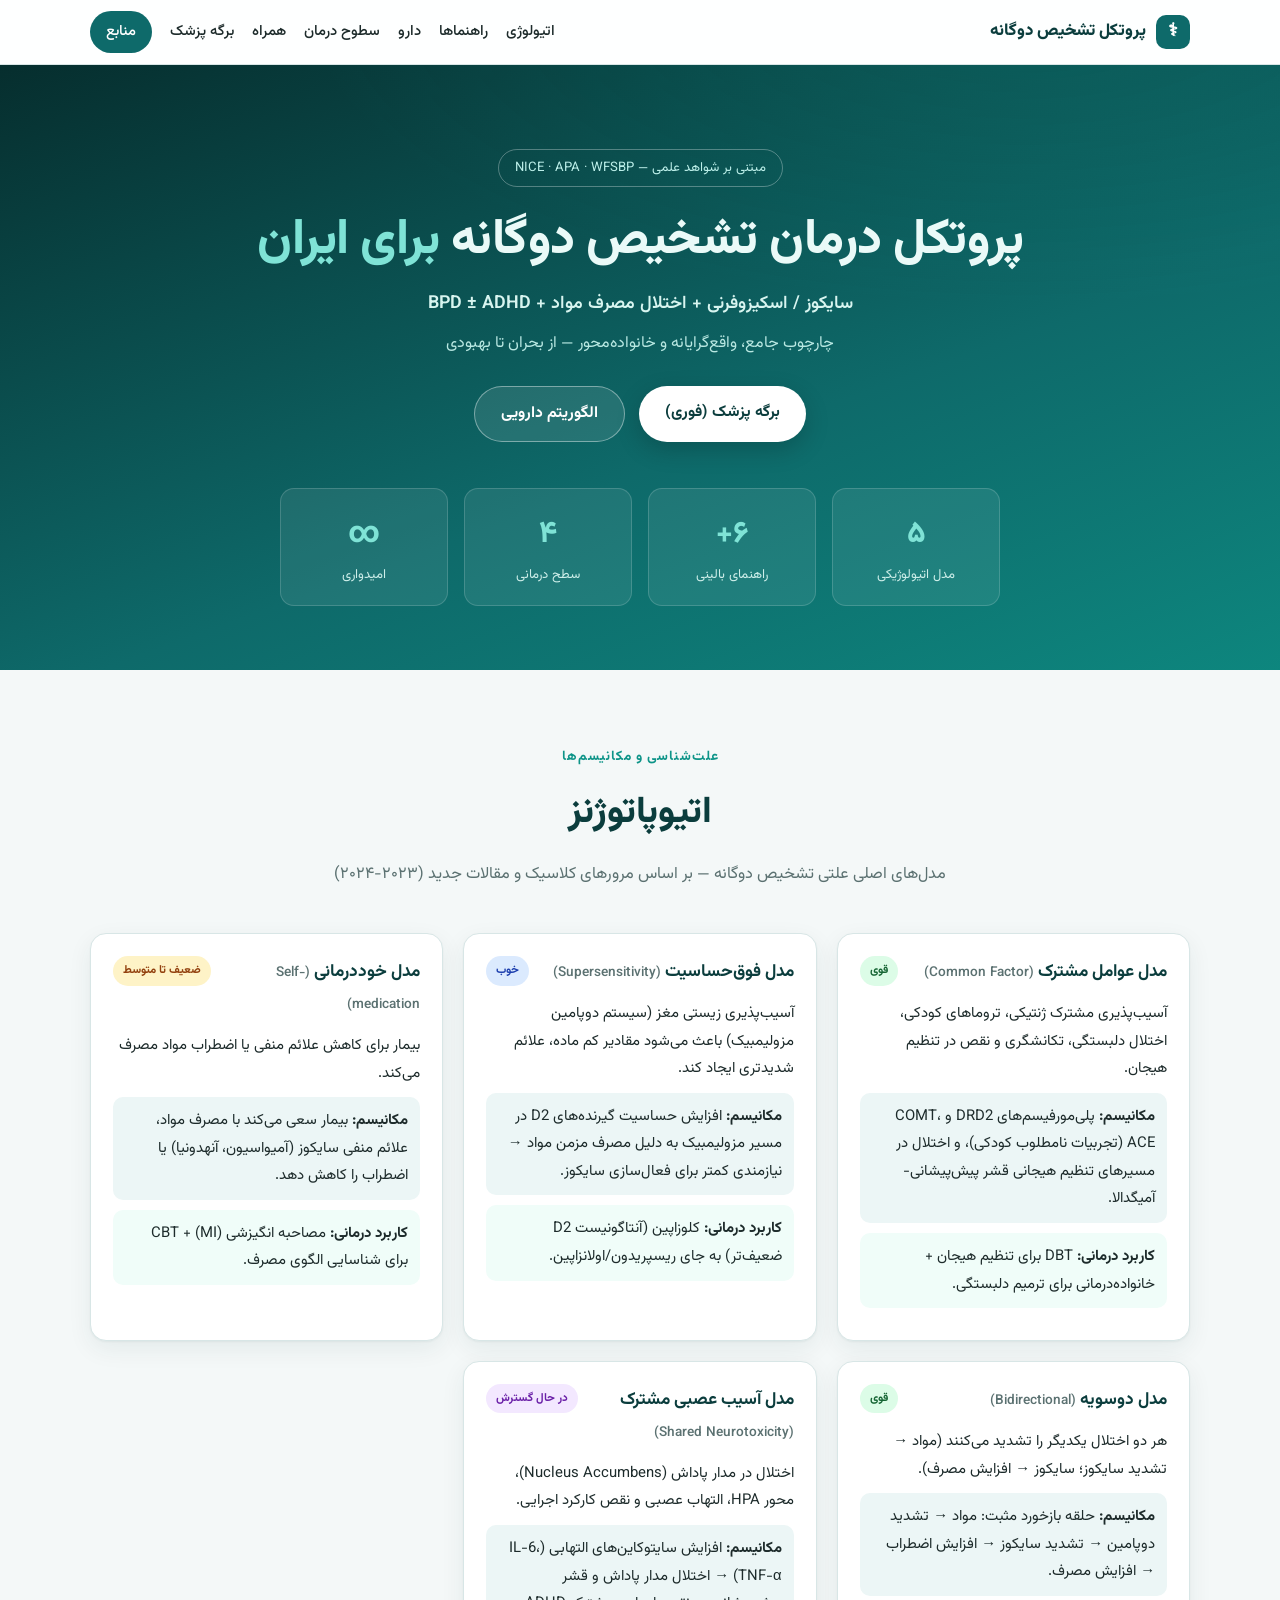
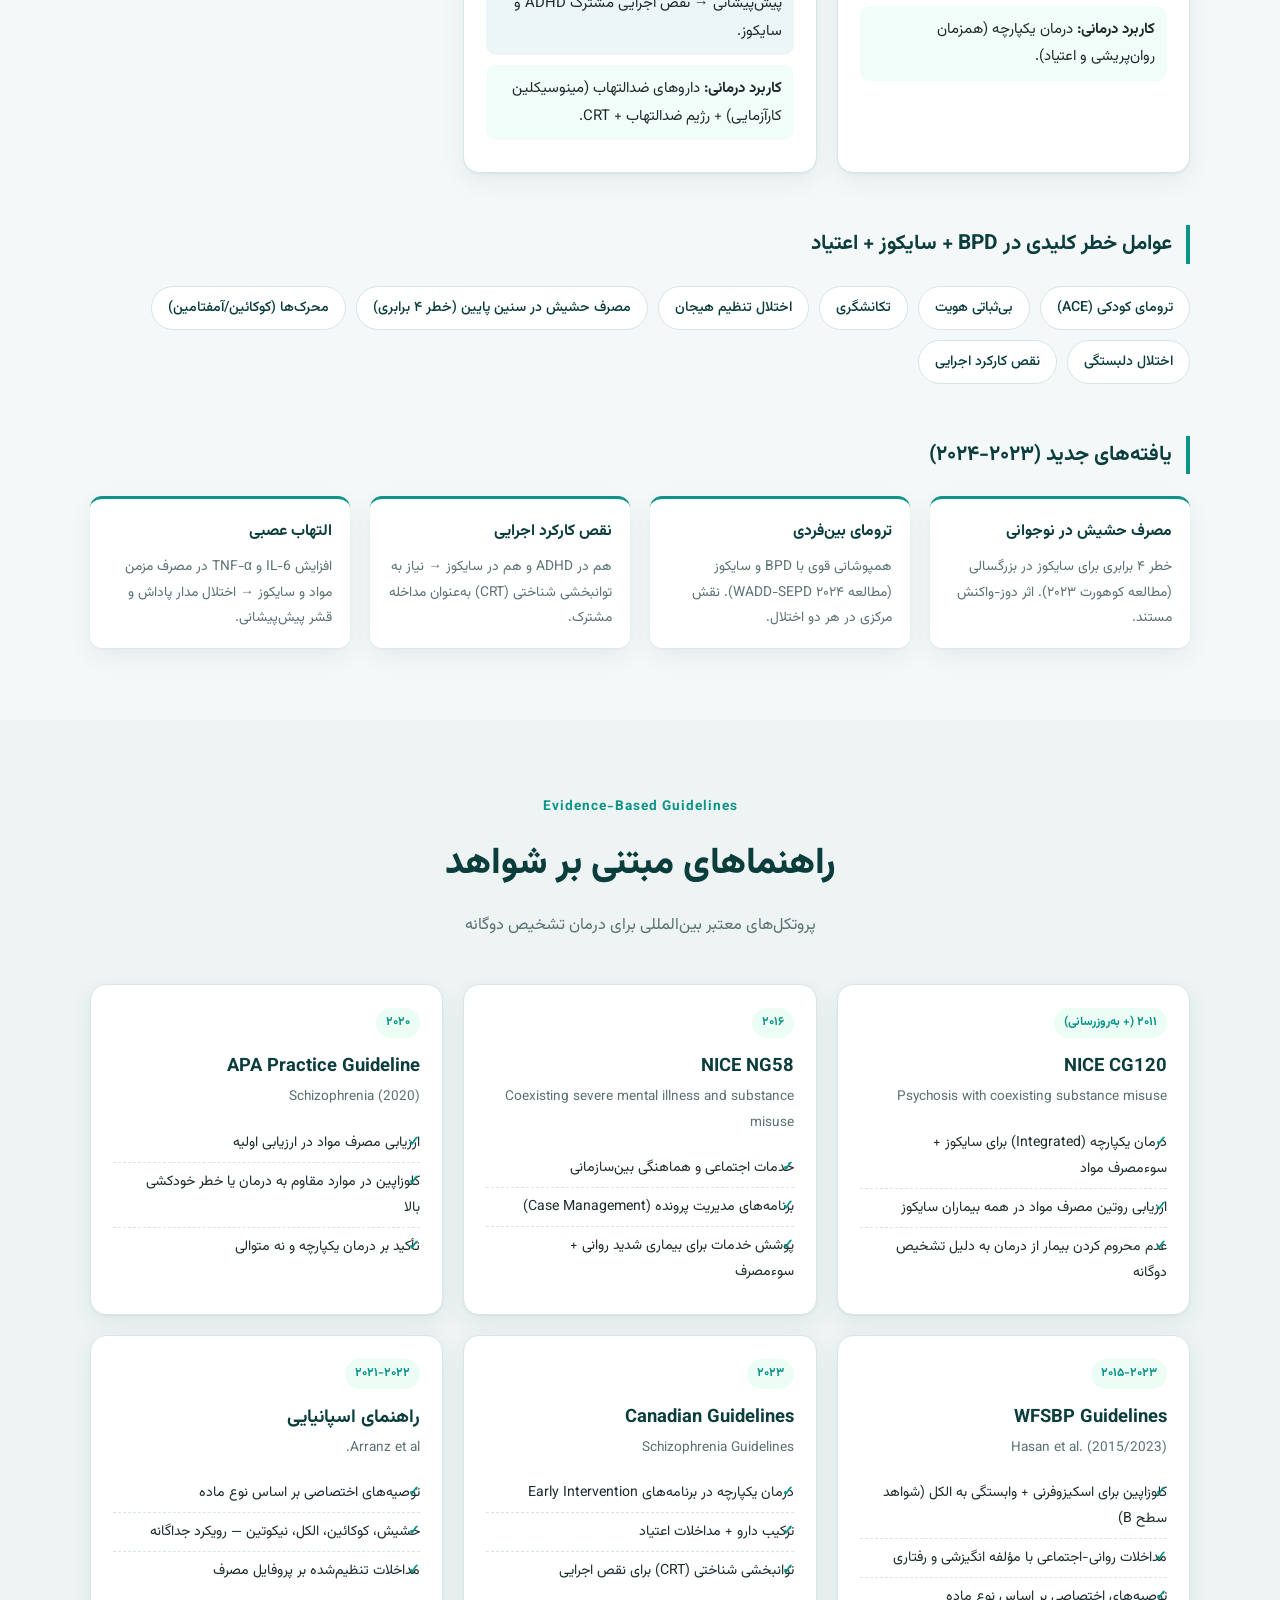
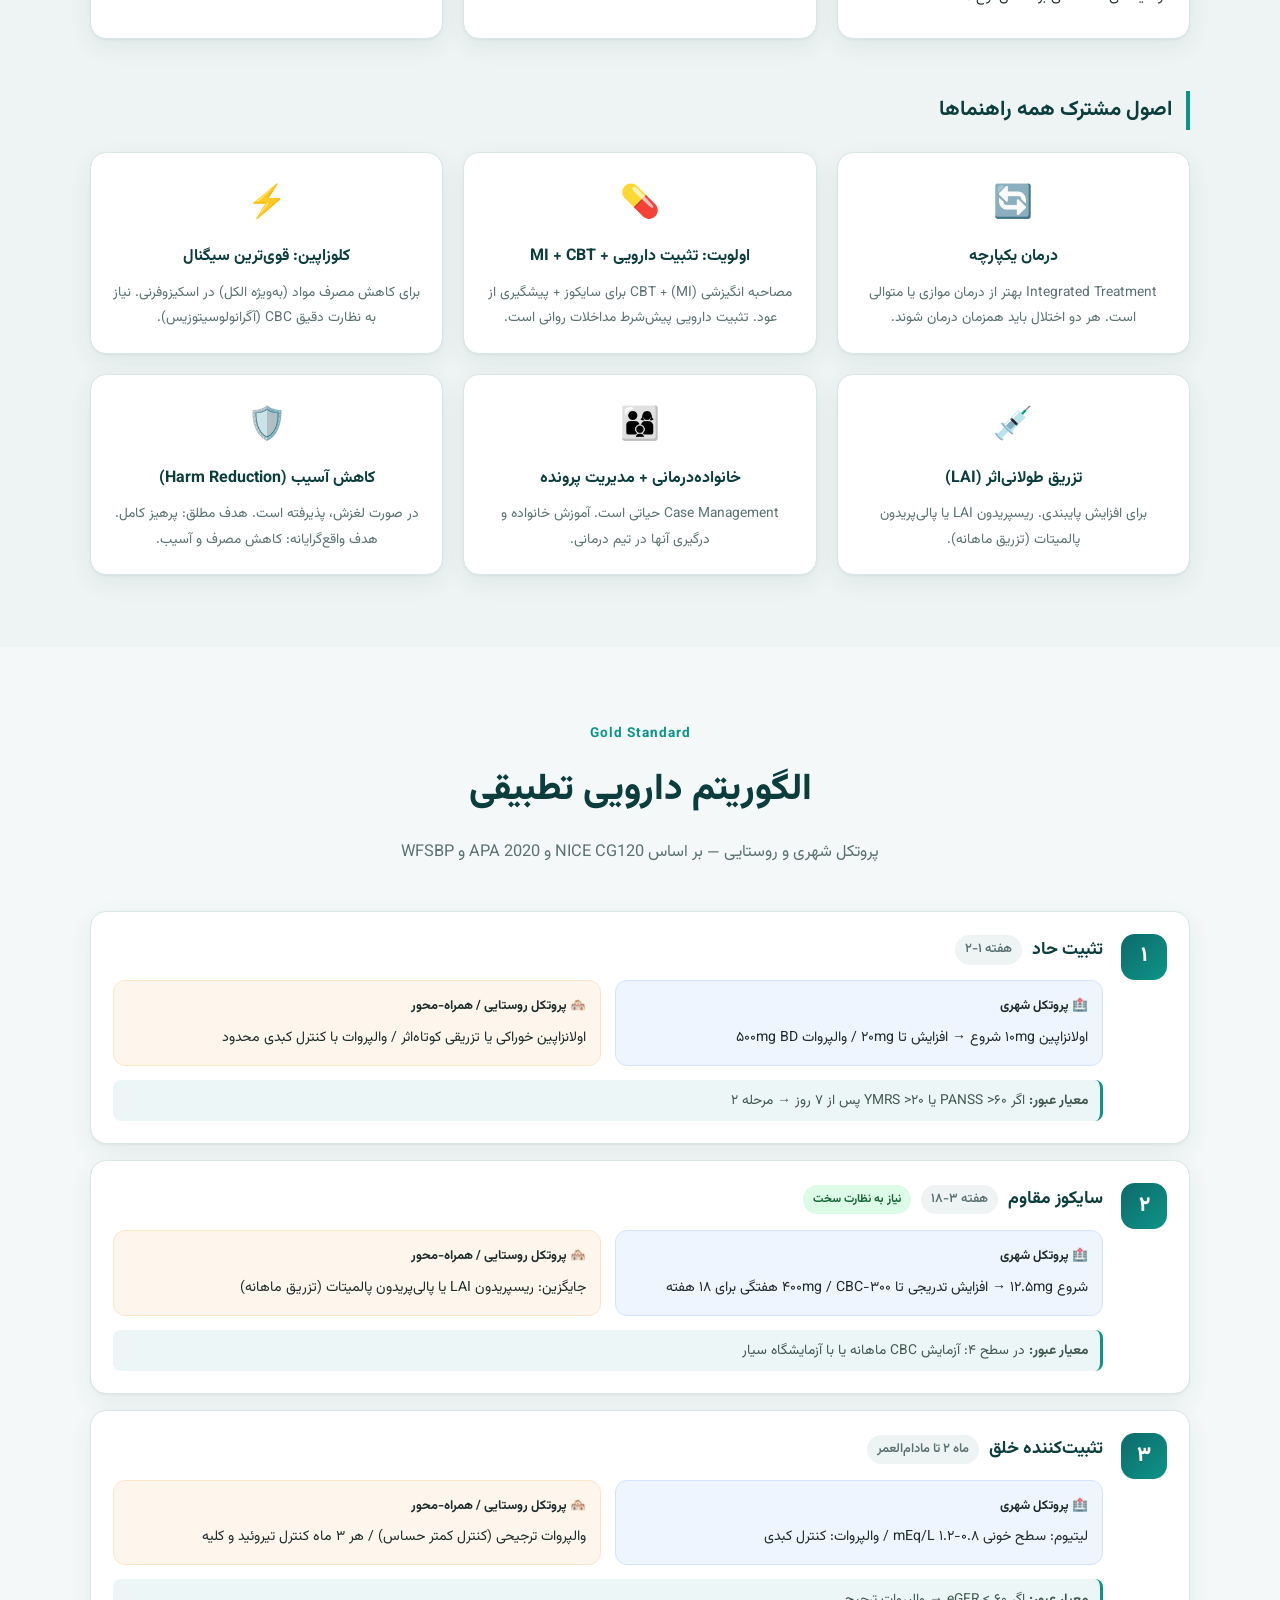
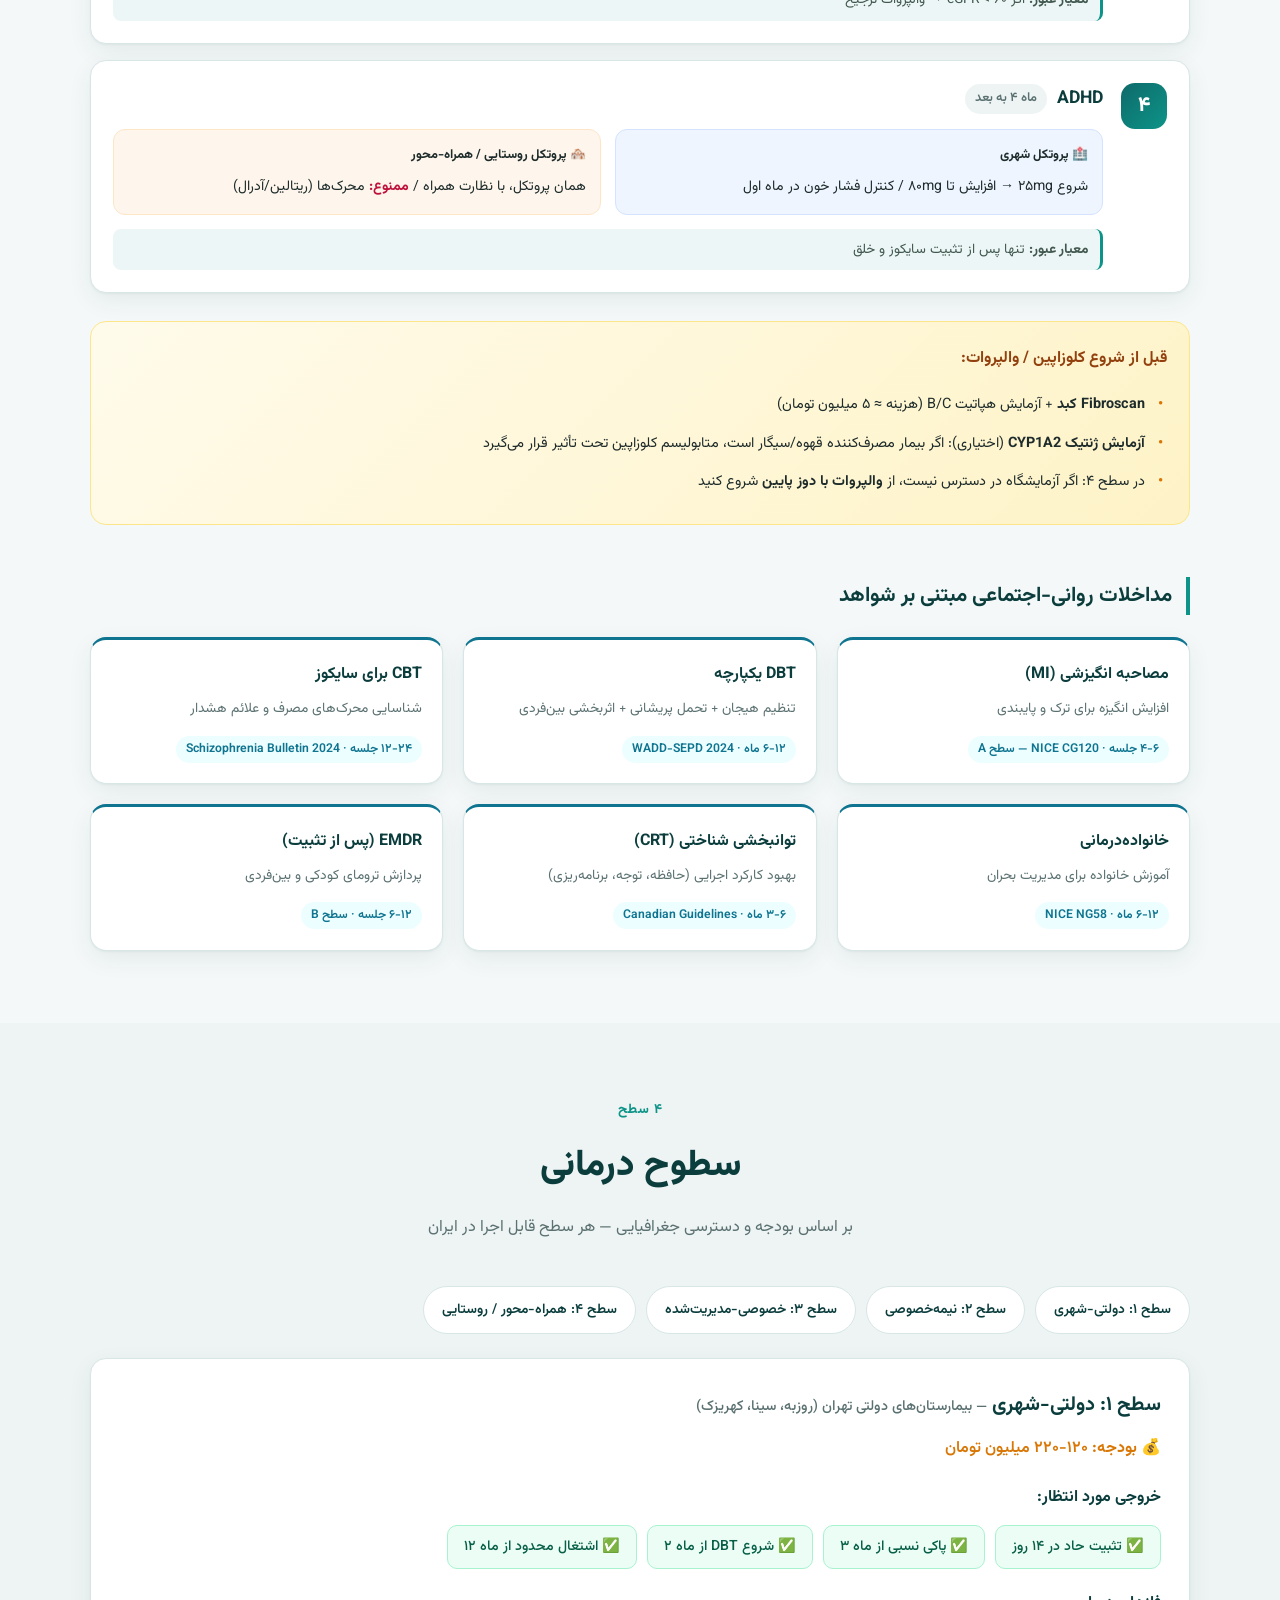
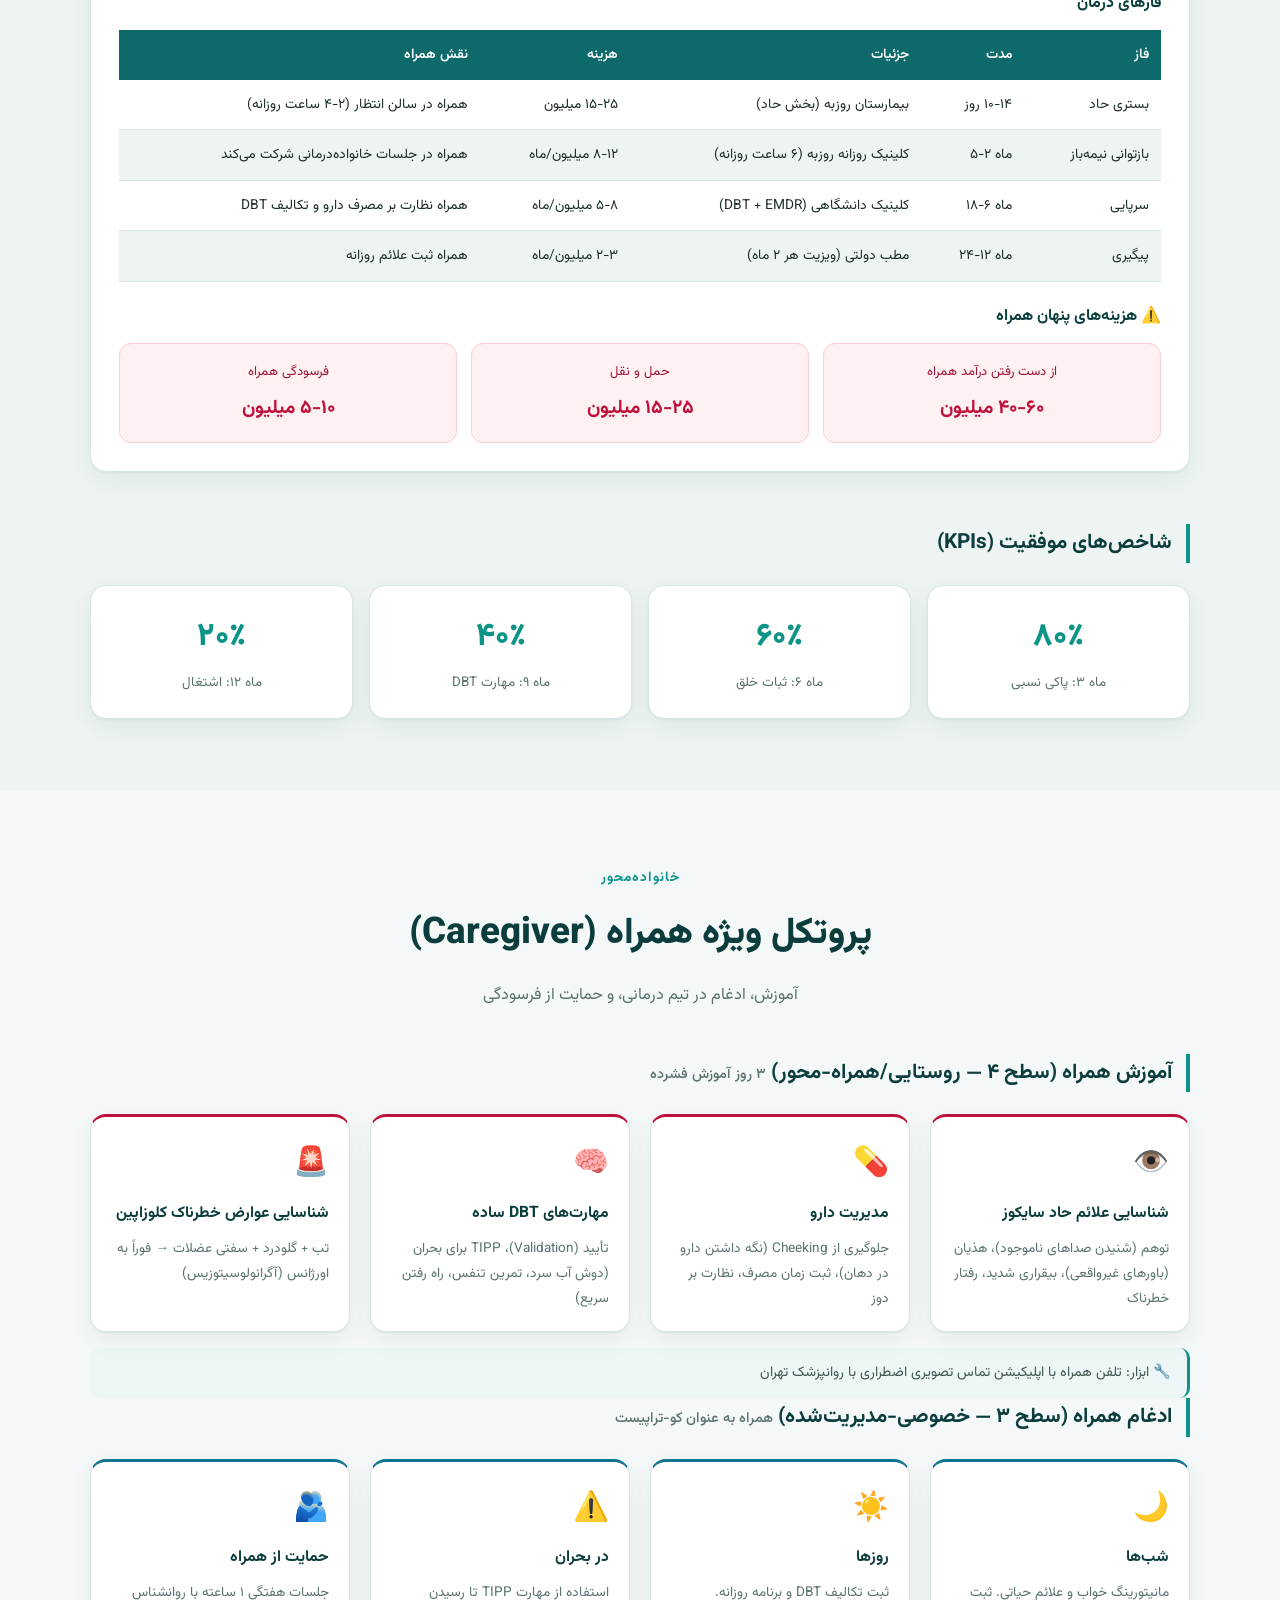
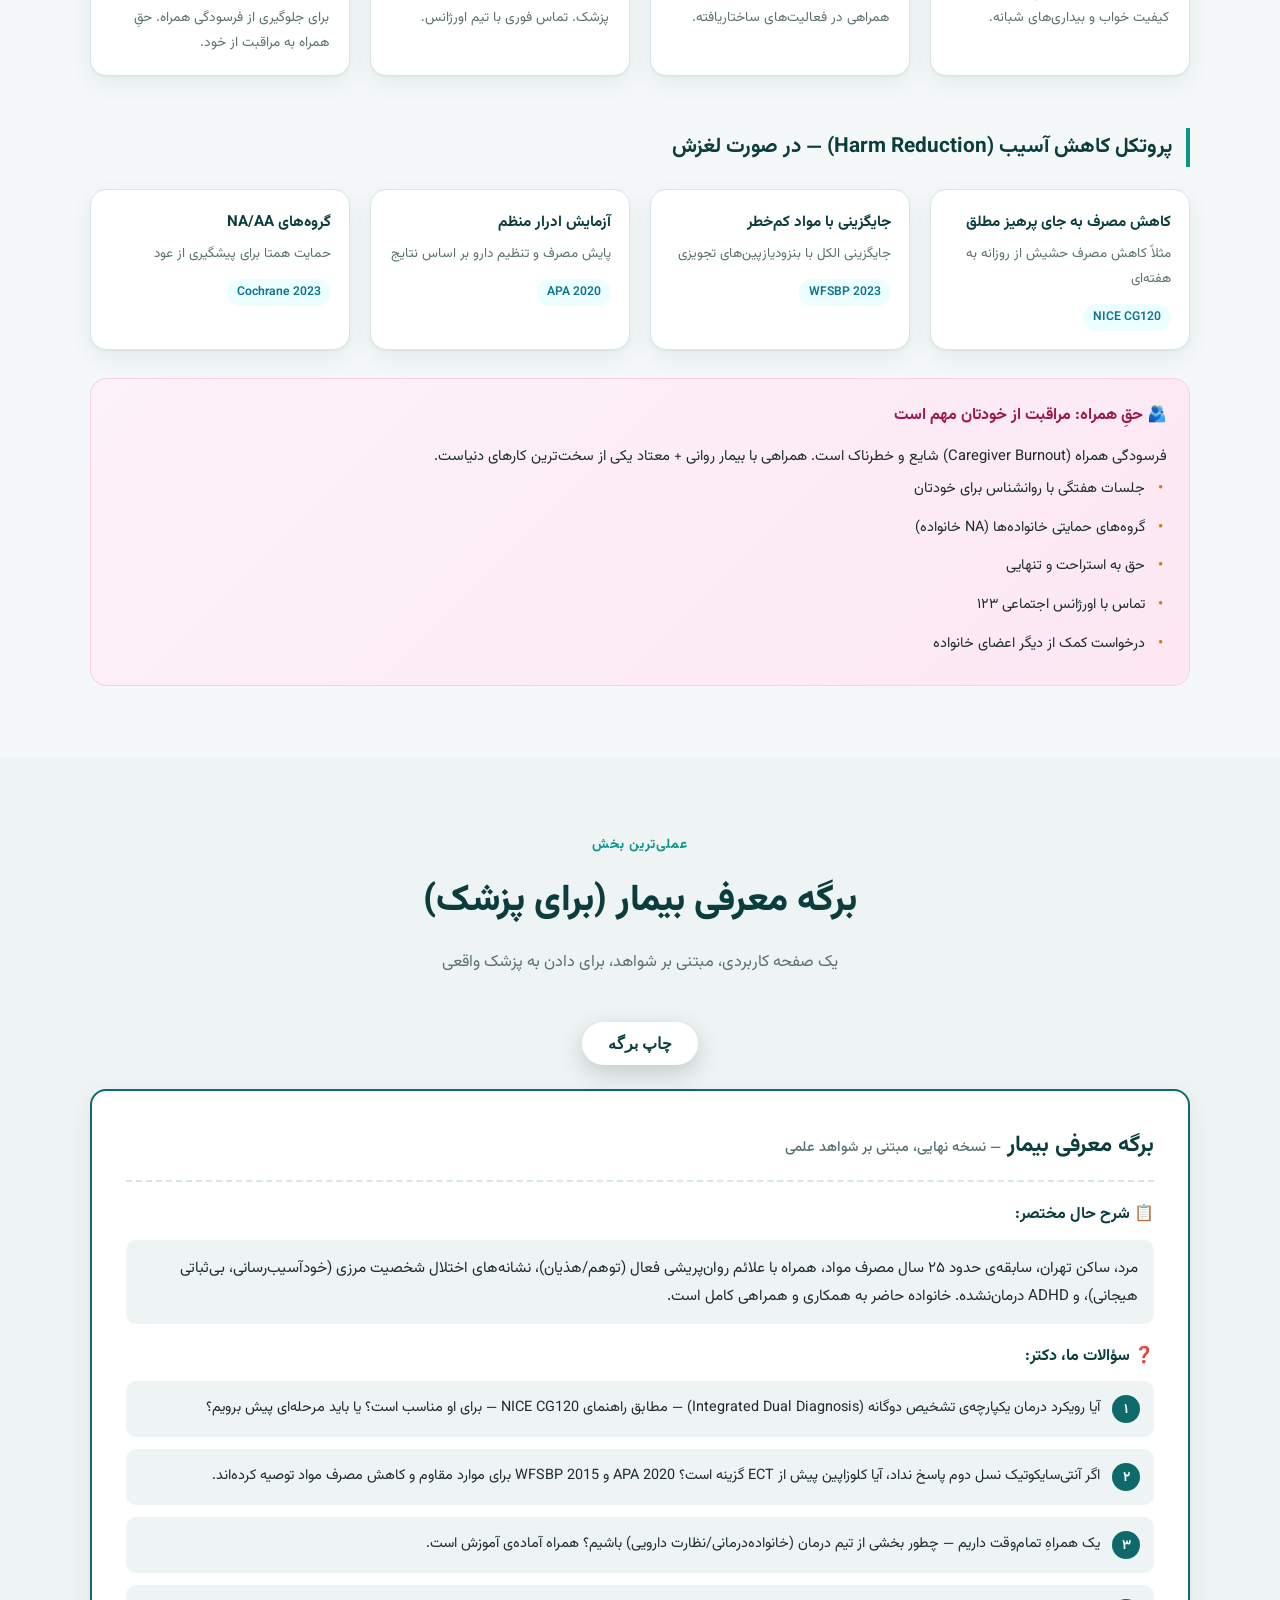
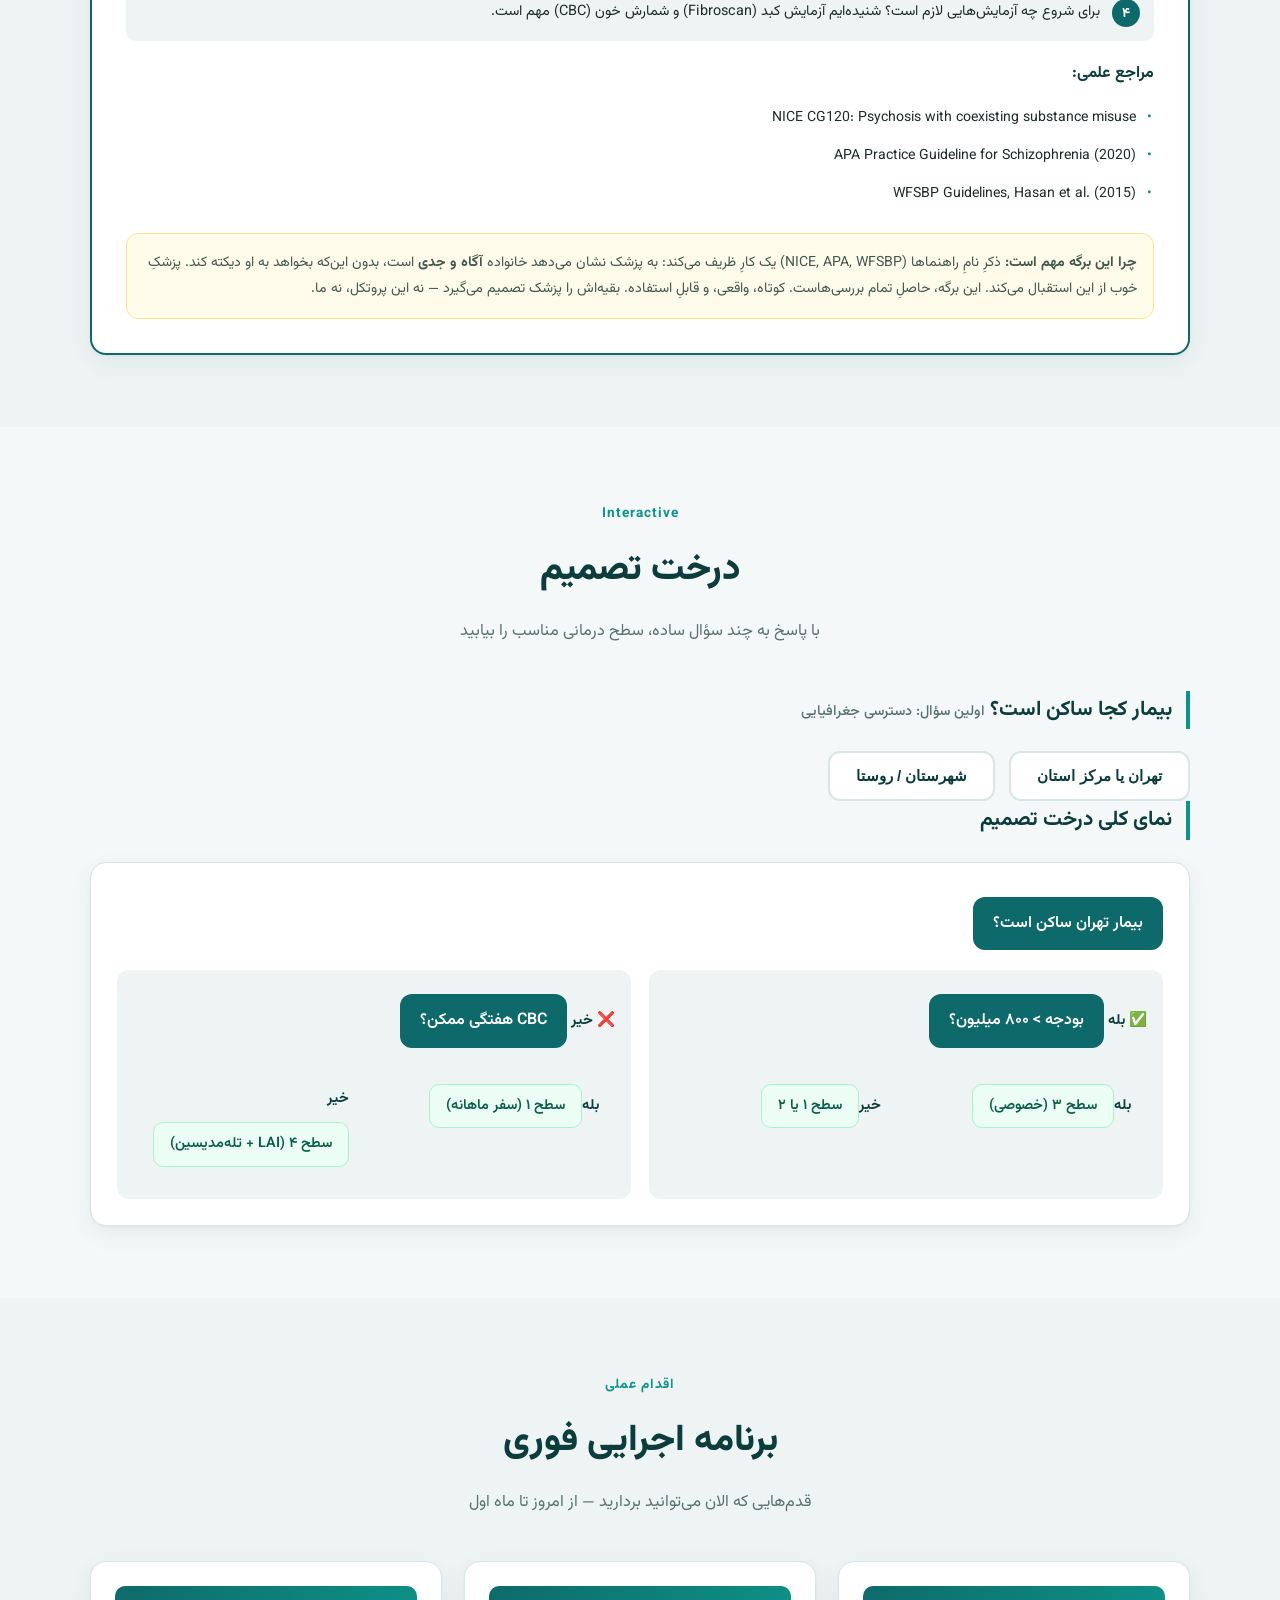
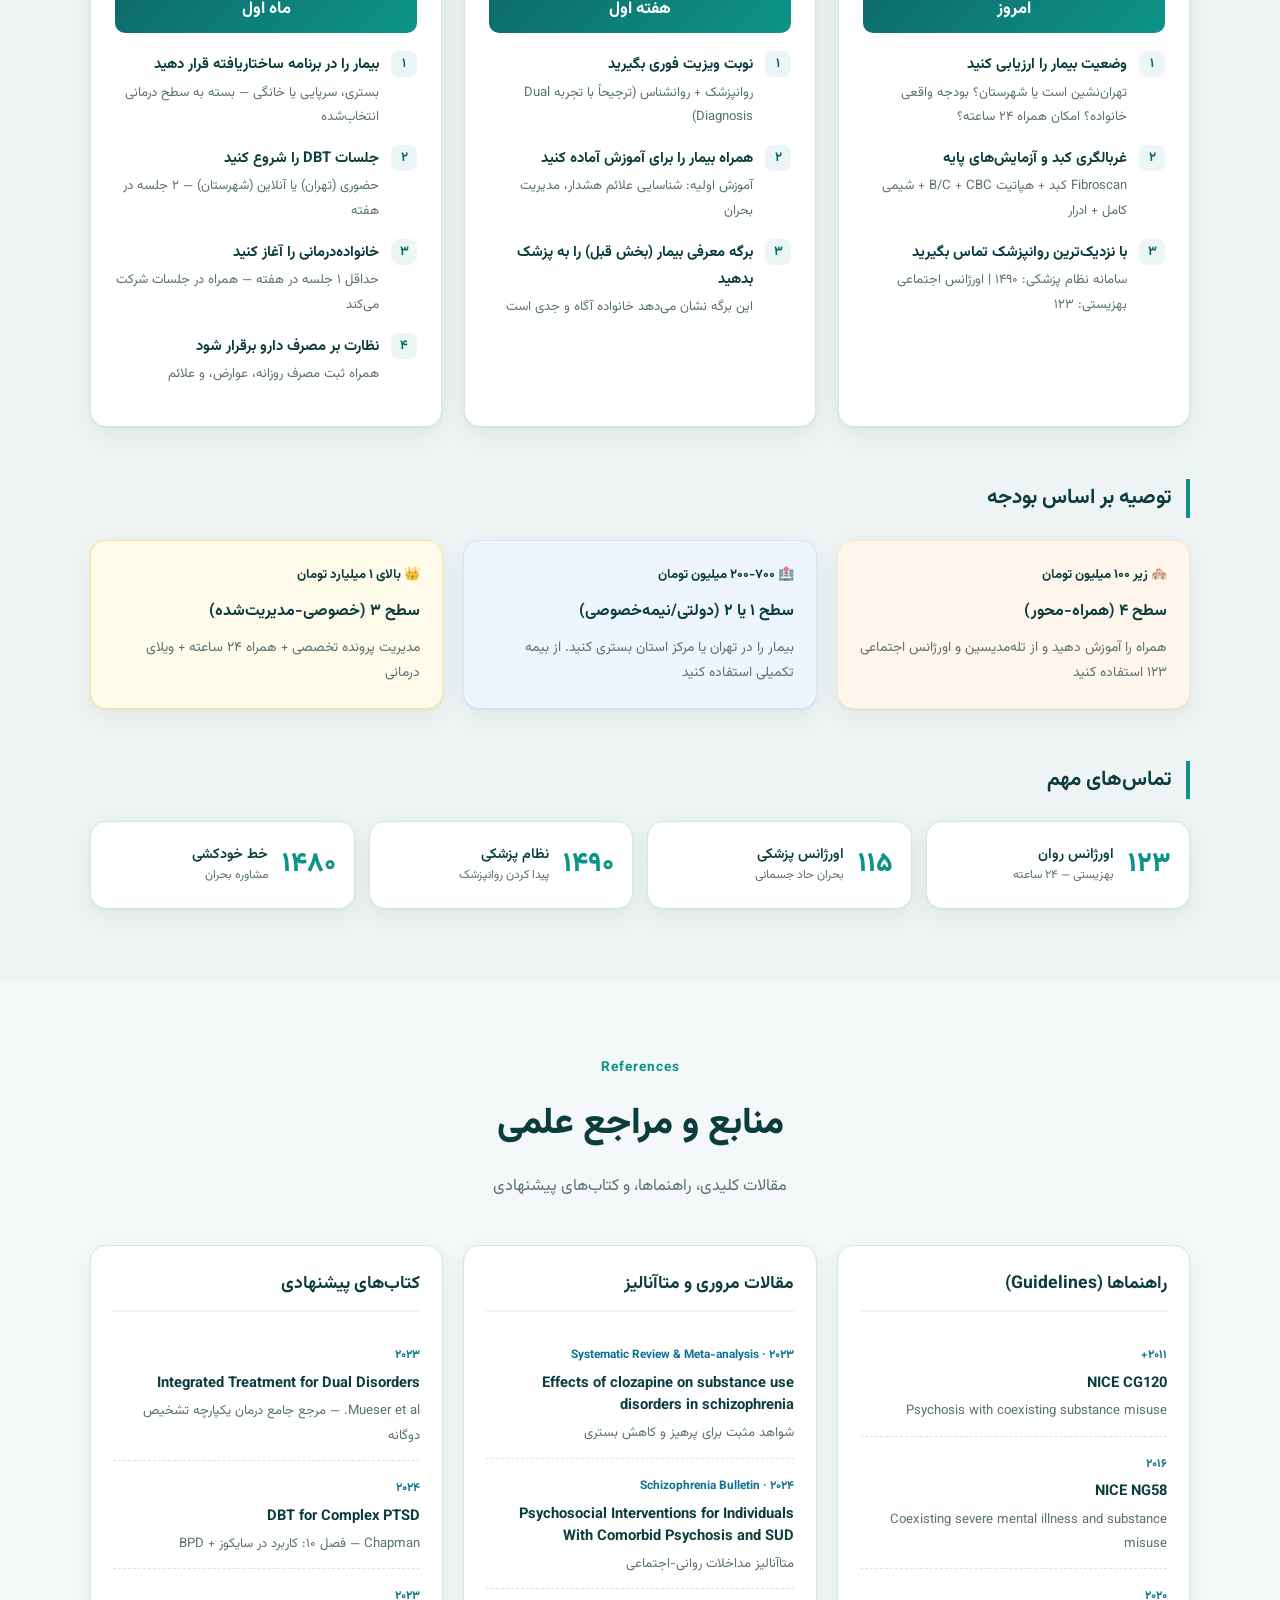
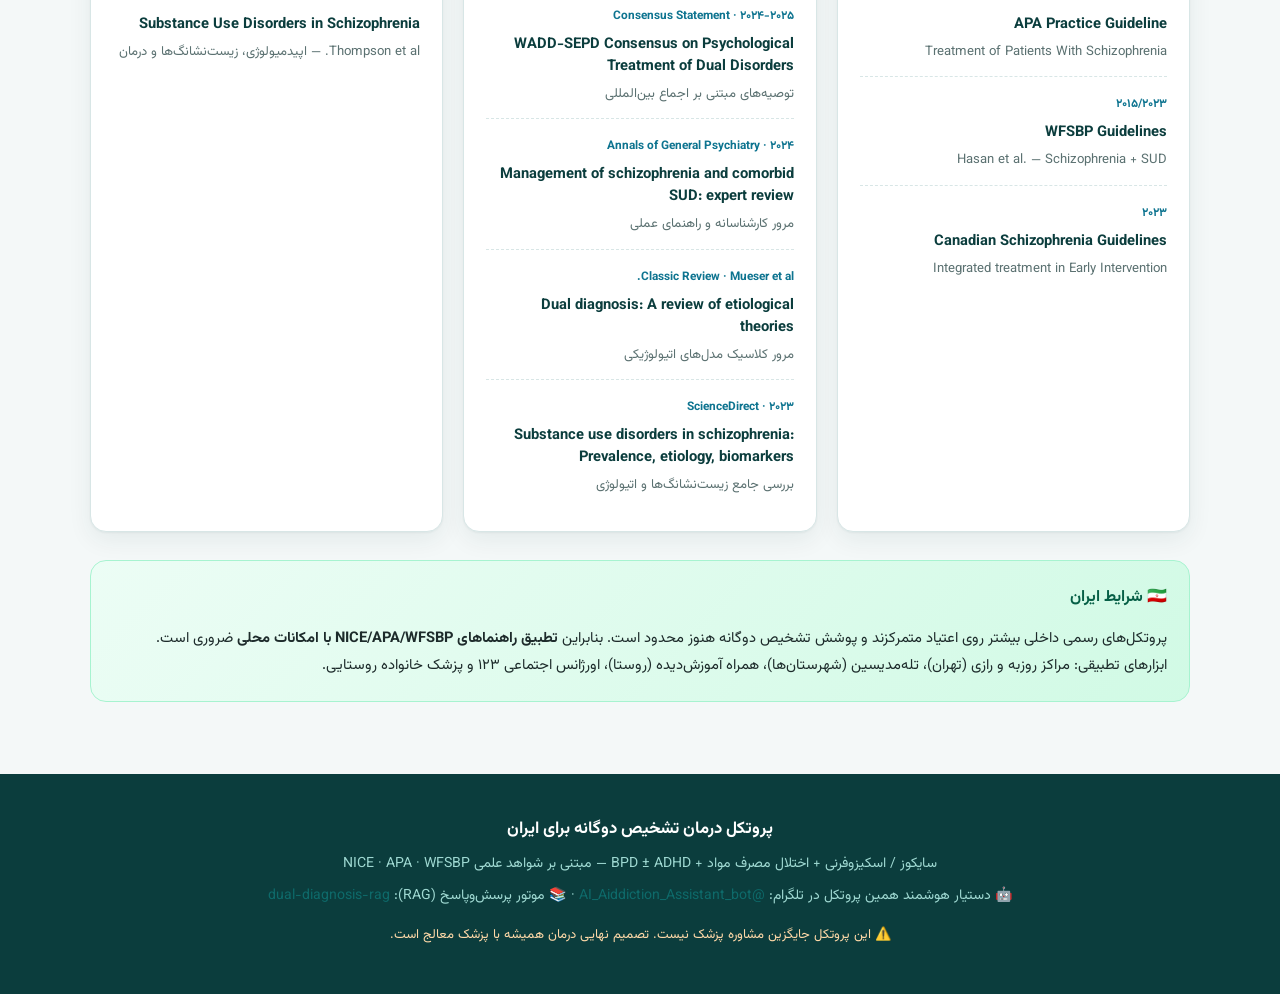
==== commit e84fdccd: "fix: non-blocking web font, social meta, cross-links - load Vazirmatn from Google Fonts asynchronous" ====
--- a/index.html
+++ b/index.html
@@ -5,9 +5,17 @@
 <meta name="viewport" content="width=device-width, initial-scale=1.0" />
 <title>پروتکل تشخیص دوگانه | Dual Diagnosis Protocol</title>
 <meta name="description" content="پروتکل درمان تشخیص دوگانه برای ایران — سایکوز + اعتیاد + BPD ± ADHD. مبتنی بر شواهد علمی NICE · APA · WFSBP." />
+<meta property="og:title" content="پروتکل درمان تشخیص دوگانه برای ایران" />
+<meta property="og:description" content="چارچوب جامع درمان تشخیص دوگانه (سایکوز + اعتیاد + BPD ± ADHD) — از بحران تا بهبودی. مبتنی بر شواهد NICE · APA · WFSBP." />
+<meta property="og:type" content="website" />
+<meta name="twitter:card" content="summary" />
+<link rel="icon" href="data:image/svg+xml,%3Csvg xmlns='http://www.w3.org/2000/svg' viewBox='0 0 100 100'%3E%3Ctext y='.9em' font-size='90'%3E%E2%9A%95%3C/text%3E%3C/svg%3E" />
 <link rel="preconnect" href="https://fonts.googleapis.com" />
 <link rel="preconnect" href="https://fonts.gstatic.com" crossorigin />
-<link href="https://fonts.googleapis.com/css2?family=Vazirmatn:wght@400;500;600;700;800&display=swap" rel="stylesheet" />
+<!-- فونت وب به‌صورت غیرمسدودکننده بارگذاری می‌شود؛ اگر گوگل‌فونت در دسترس نباشد
+     (رایج در ایران) صفحه بلافاصله با Tahoma نمایش داده می‌شود و منتظر نمی‌ماند. -->
+<link href="https://fonts.googleapis.com/css2?family=Vazirmatn:wght@400;500;600;700;800&display=swap" rel="stylesheet" media="print" onload="this.media='all'" />
+<noscript><link href="https://fonts.googleapis.com/css2?family=Vazirmatn:wght@400;500;600;700;800&display=swap" rel="stylesheet" /></noscript>
 <link rel="stylesheet" href="style.css" />
 </head>
 <body>
@@ -555,6 +563,13 @@
   <div class="container">
     <p><strong>پروتکل درمان تشخیص دوگانه برای ایران</strong></p>
     <p class="footer-sub">سایکوز / اسکیزوفرنی + اختلال مصرف مواد + BPD ± ADHD — مبتنی بر شواهد علمی NICE · APA · WFSBP</p>
+    <p class="footer-sub">
+      🤖 دستیار هوشمند همین پروتکل در تلگرام:
+      <a href="https://t.me/AI_Aiddiction_Assistant_bot" target="_blank" rel="noopener">@AI_Aiddiction_Assistant_bot</a>
+       ·
+      📚 موتور پرسش‌وپاسخ (RAG):
+      <a href="https://github.com/SBZ-EDU/dual-diagnosis-rag" target="_blank" rel="noopener">dual-diagnosis-rag</a>
+    </p>
     <p class="footer-warn">⚠️ این پروتکل جایگزین مشاوره پزشک نیست. تصمیم نهایی درمان همیشه با پزشک معالج است.</p>
   </div>
 </footer>
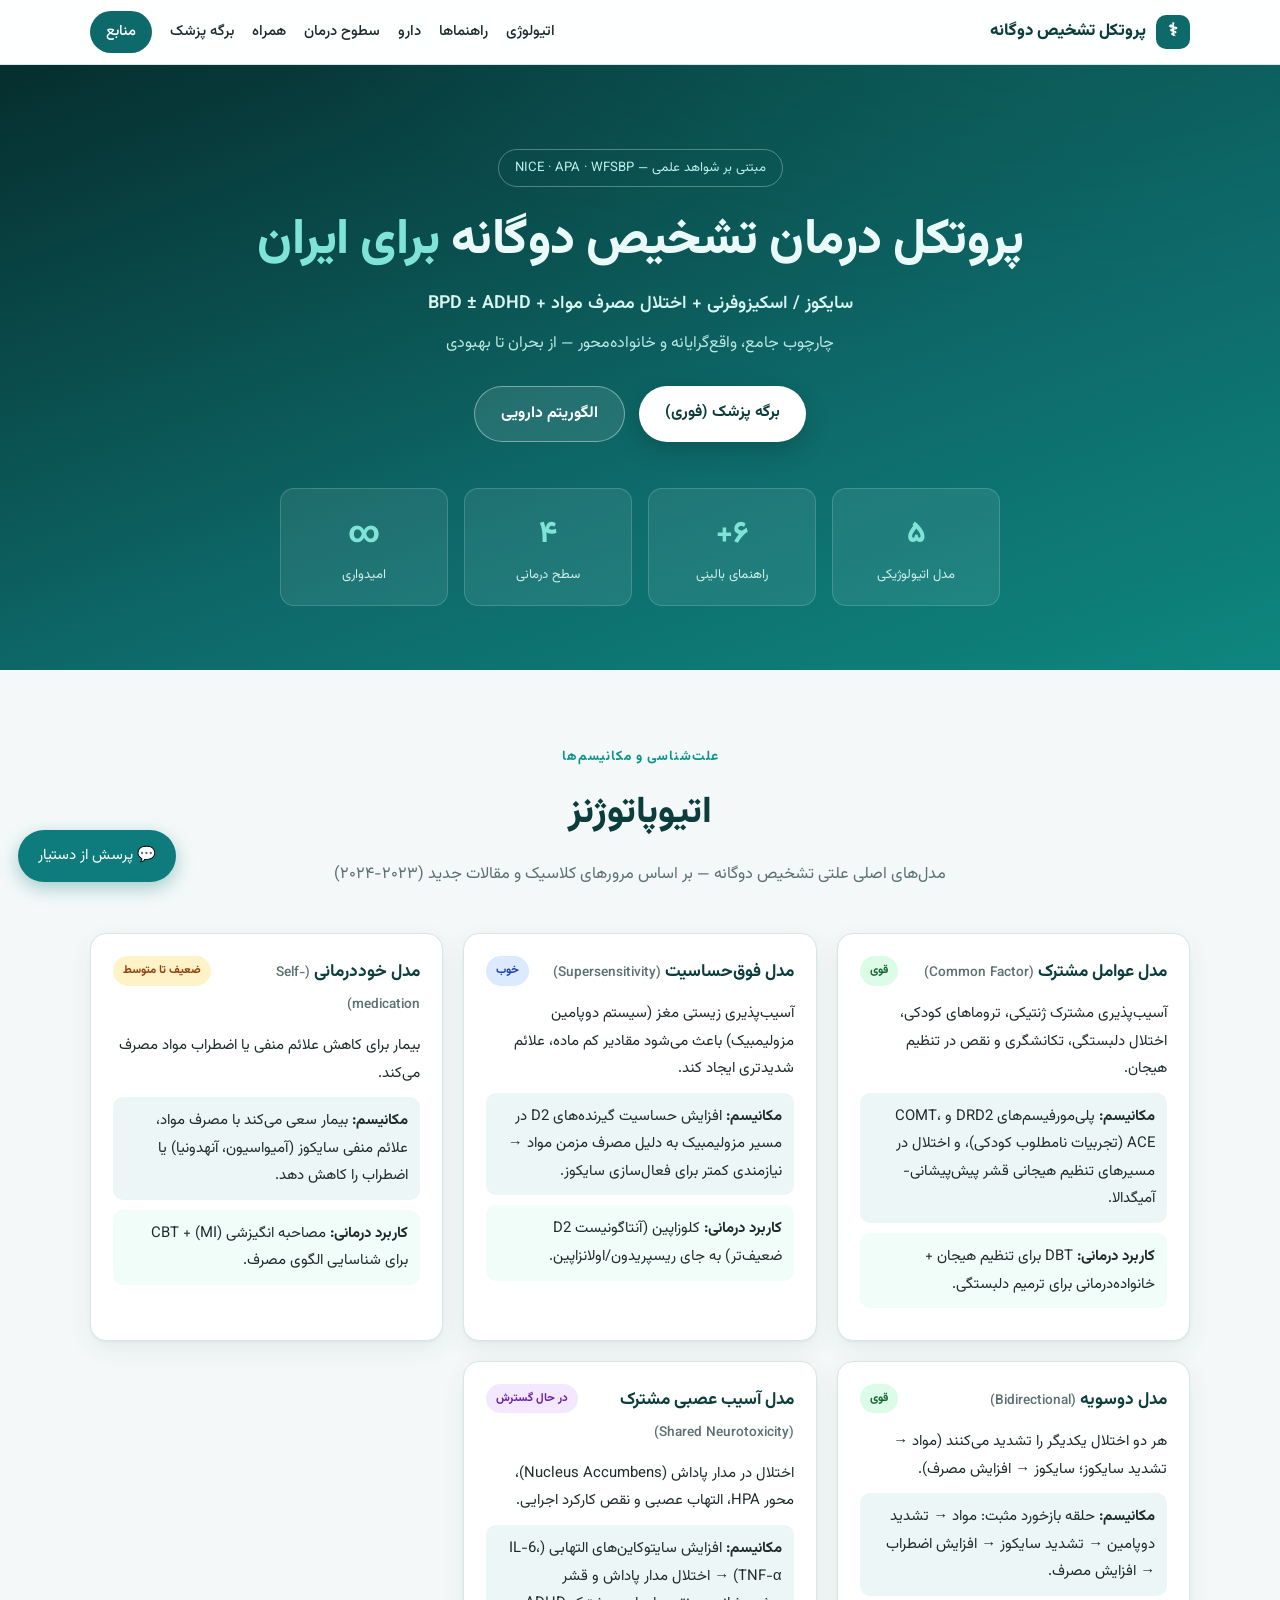
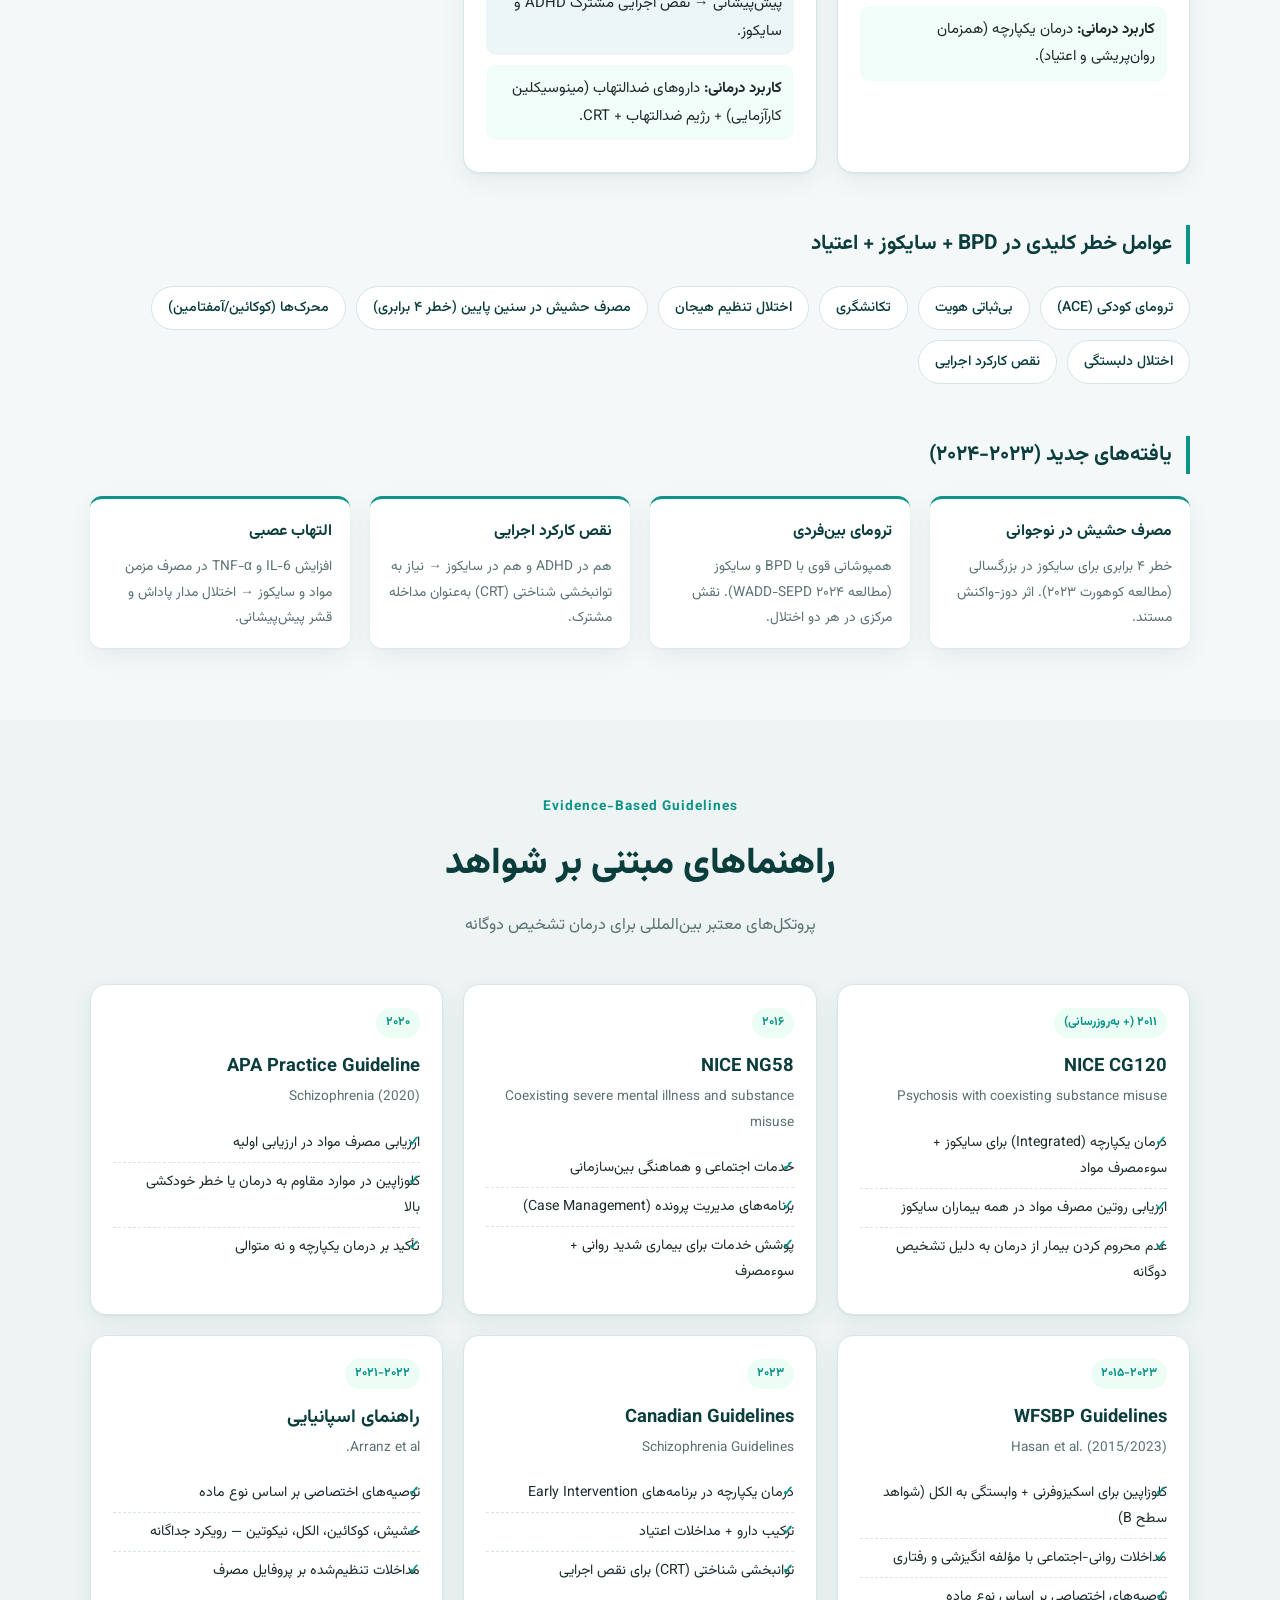
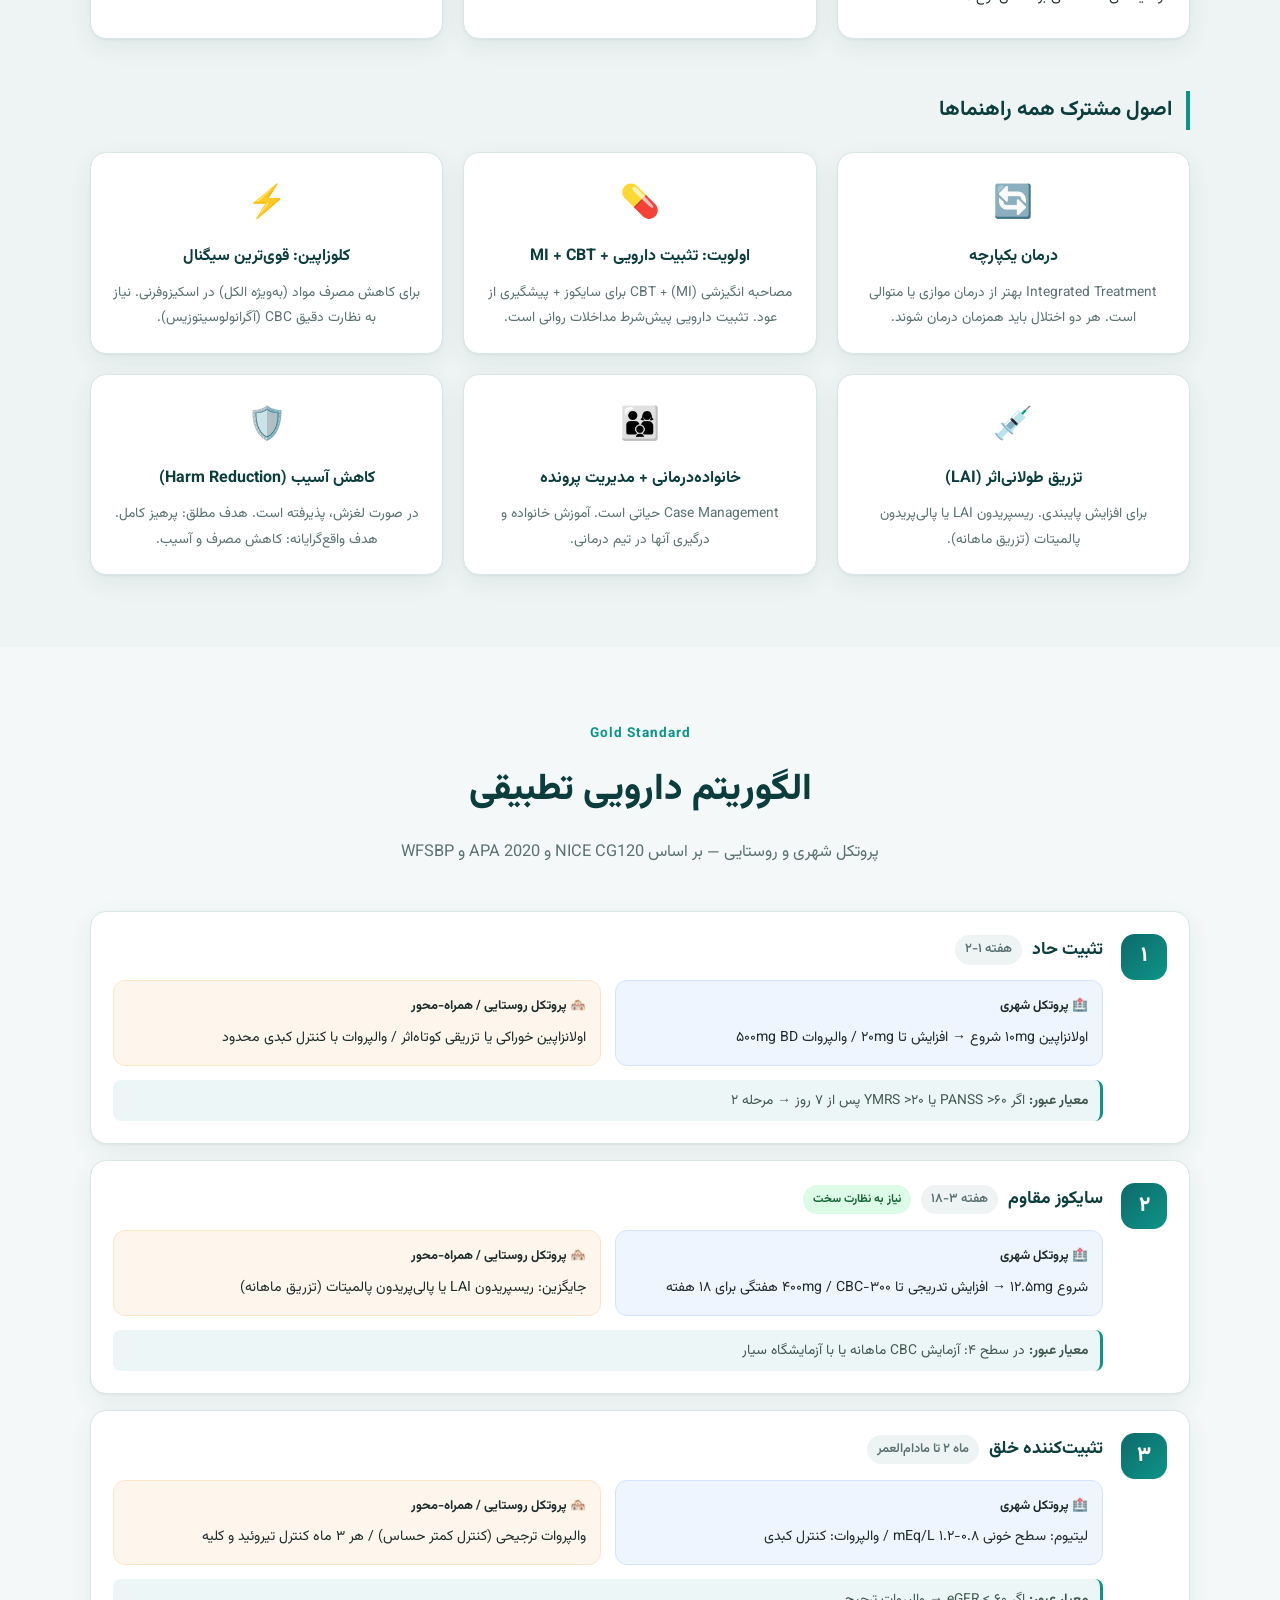
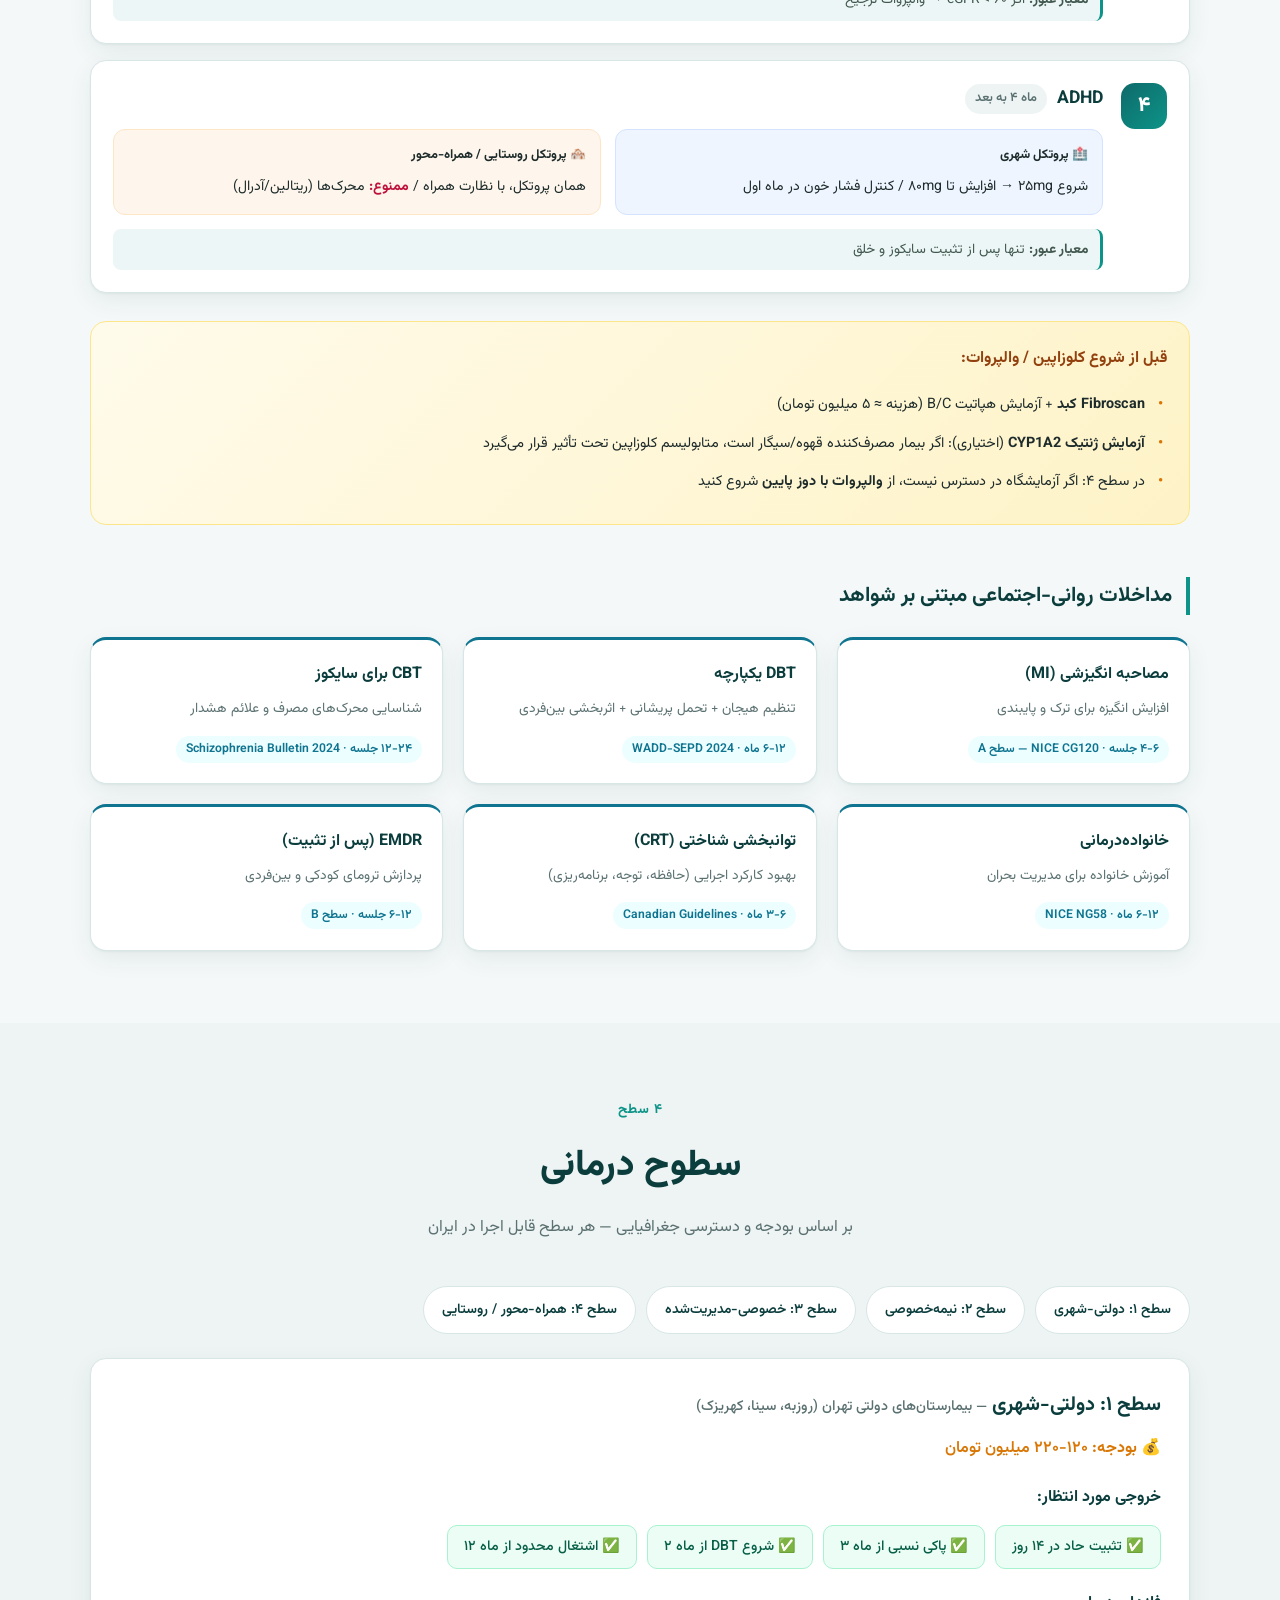
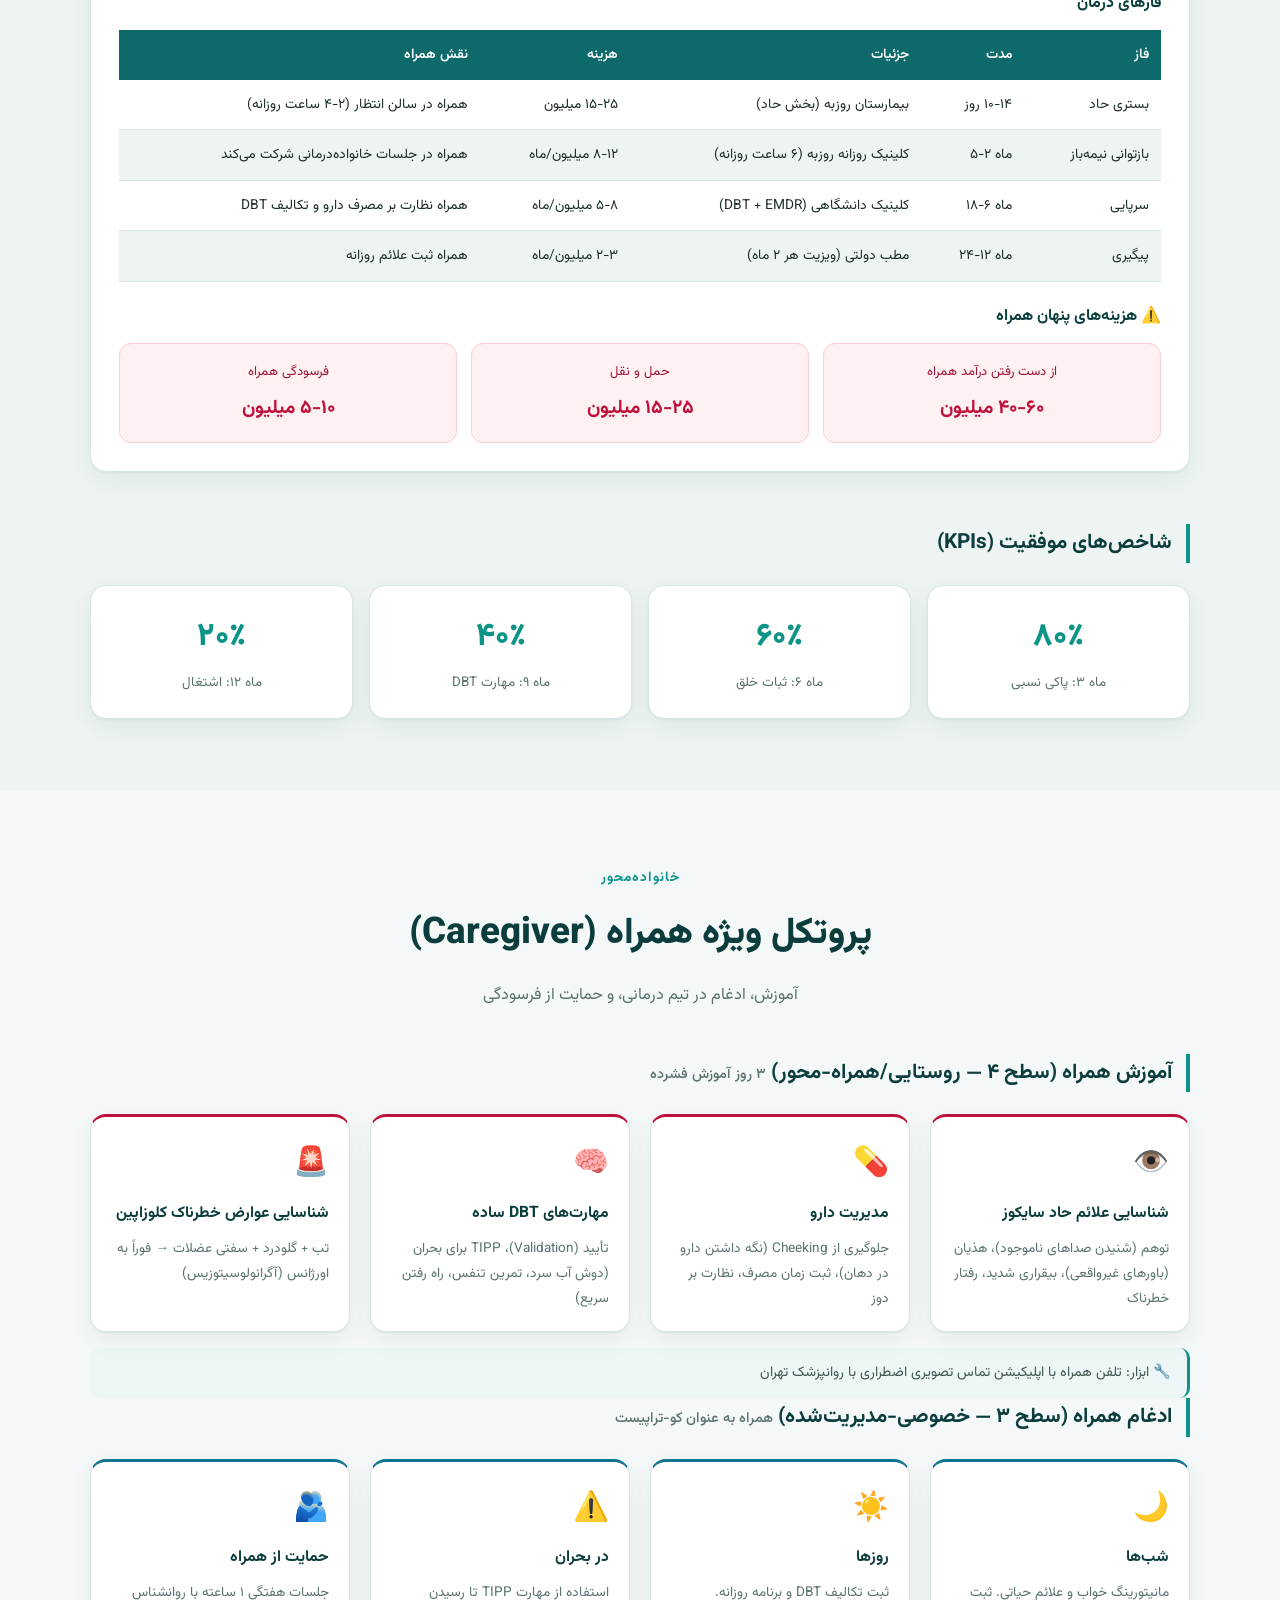
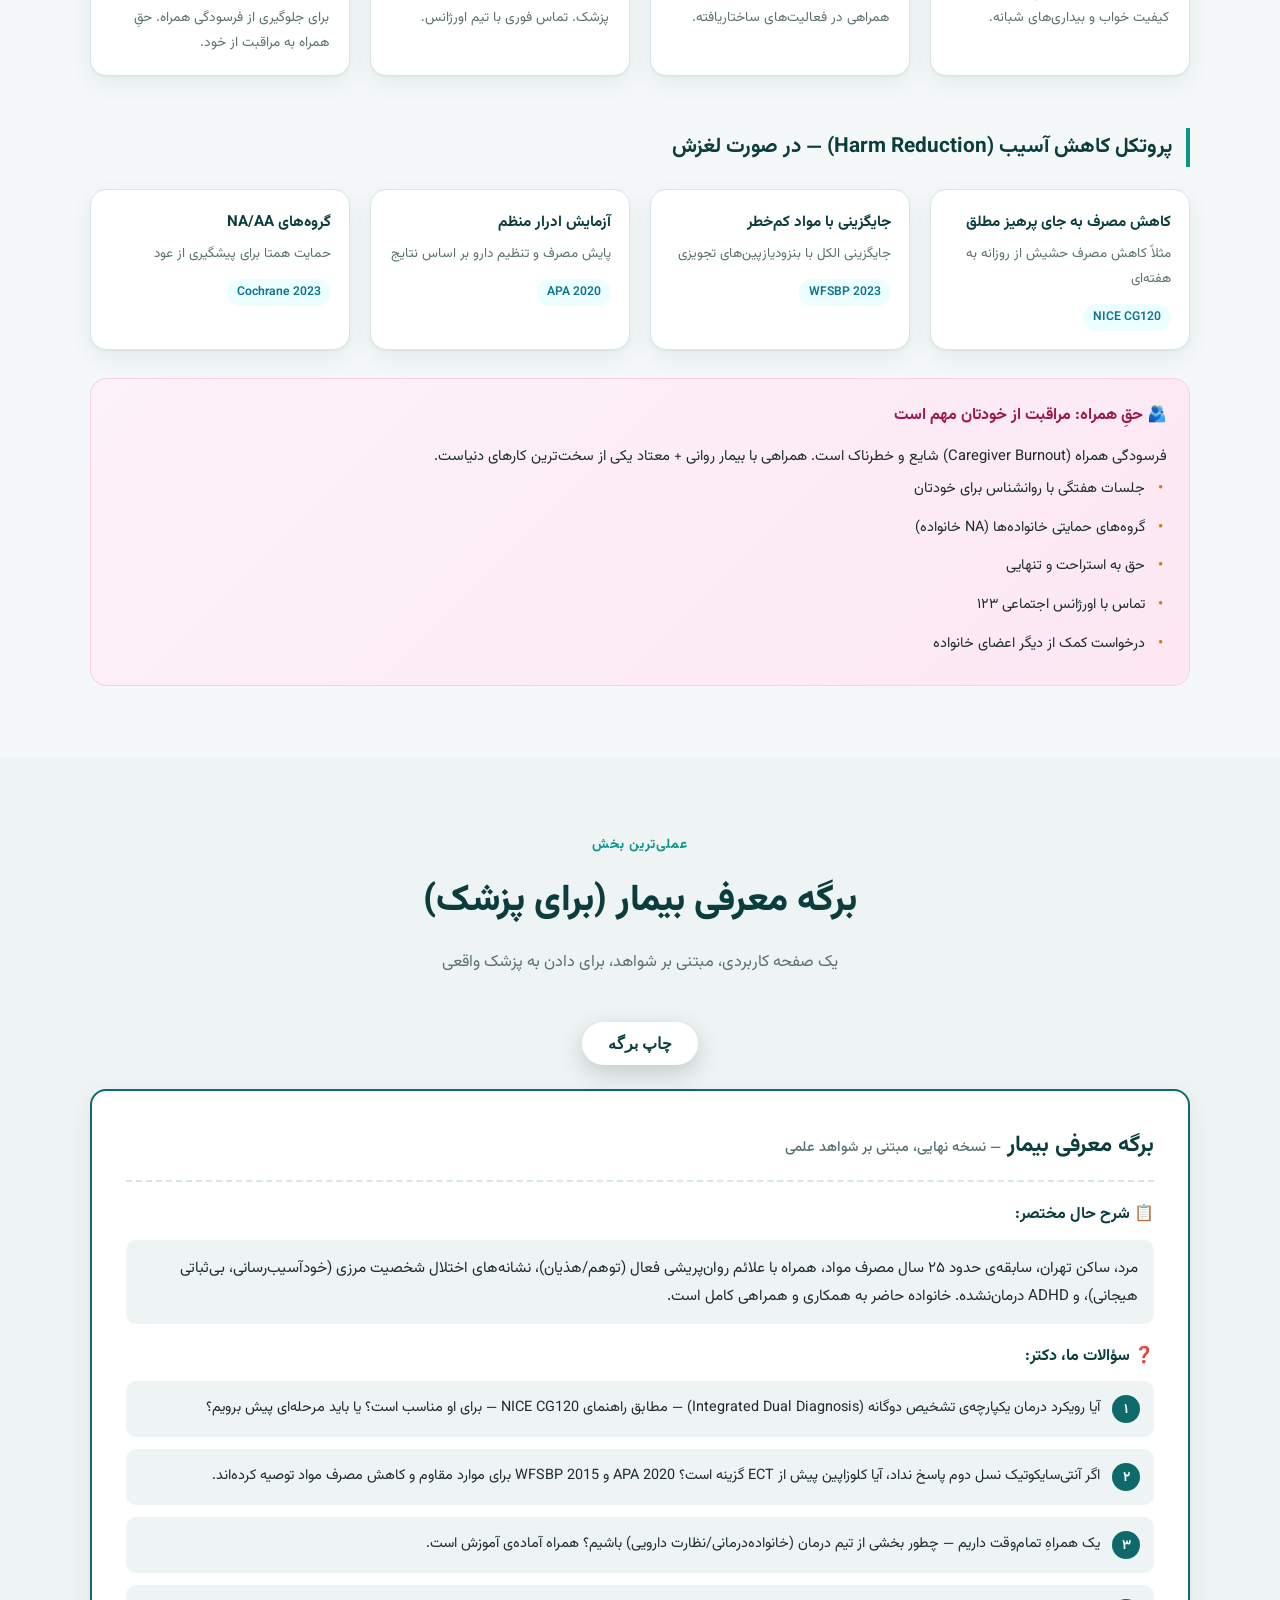
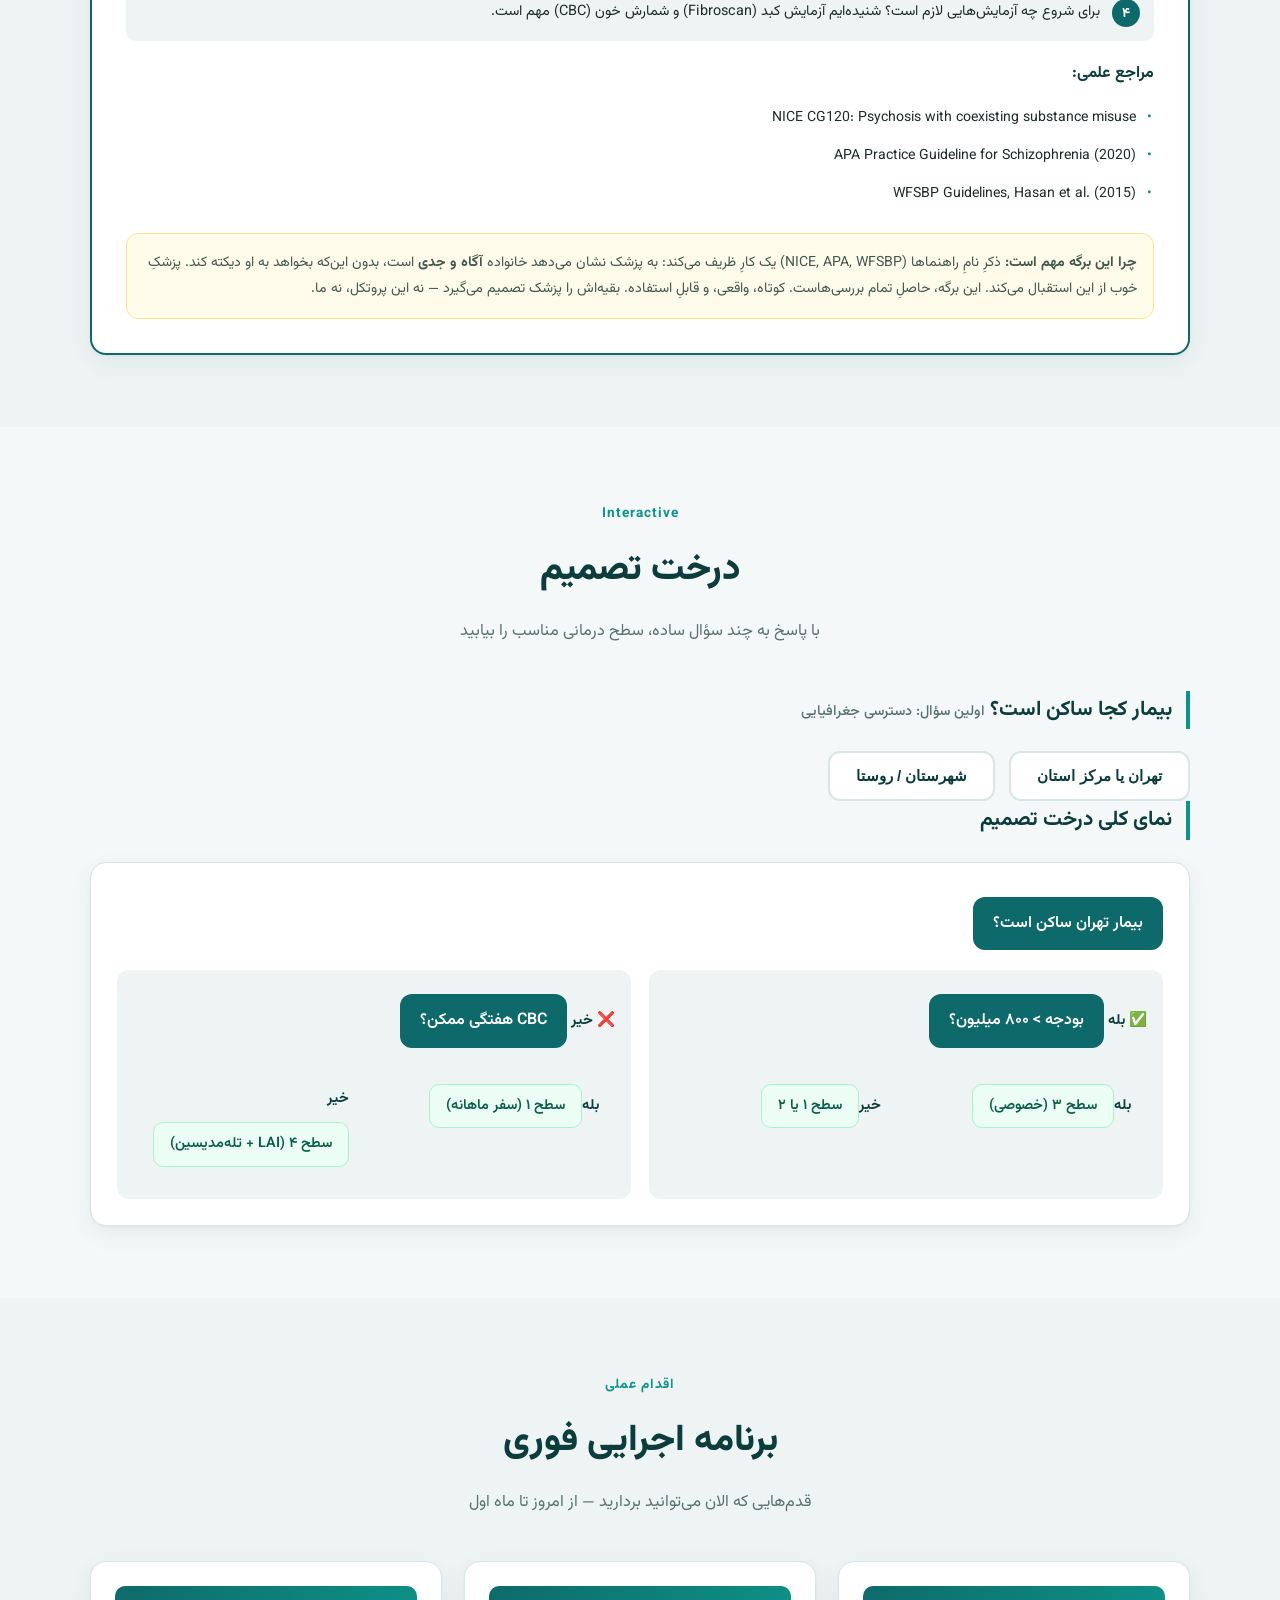
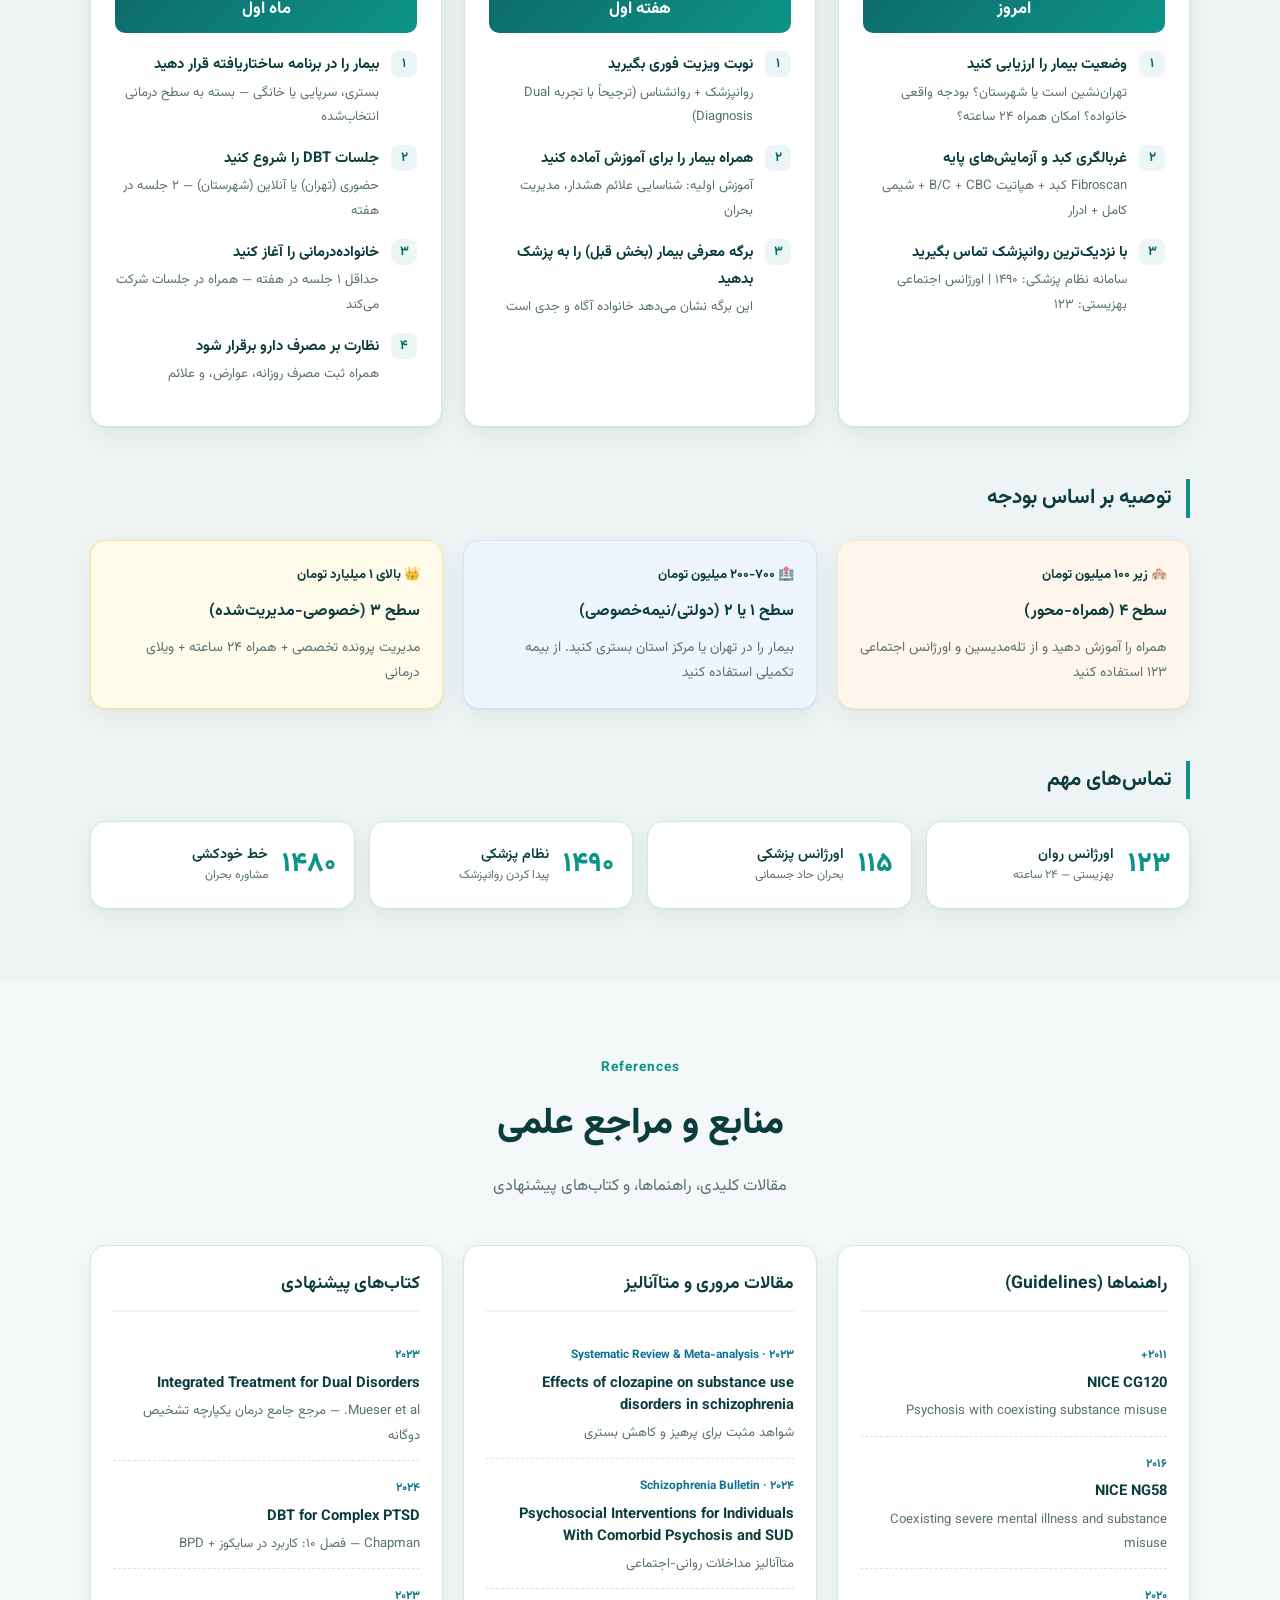
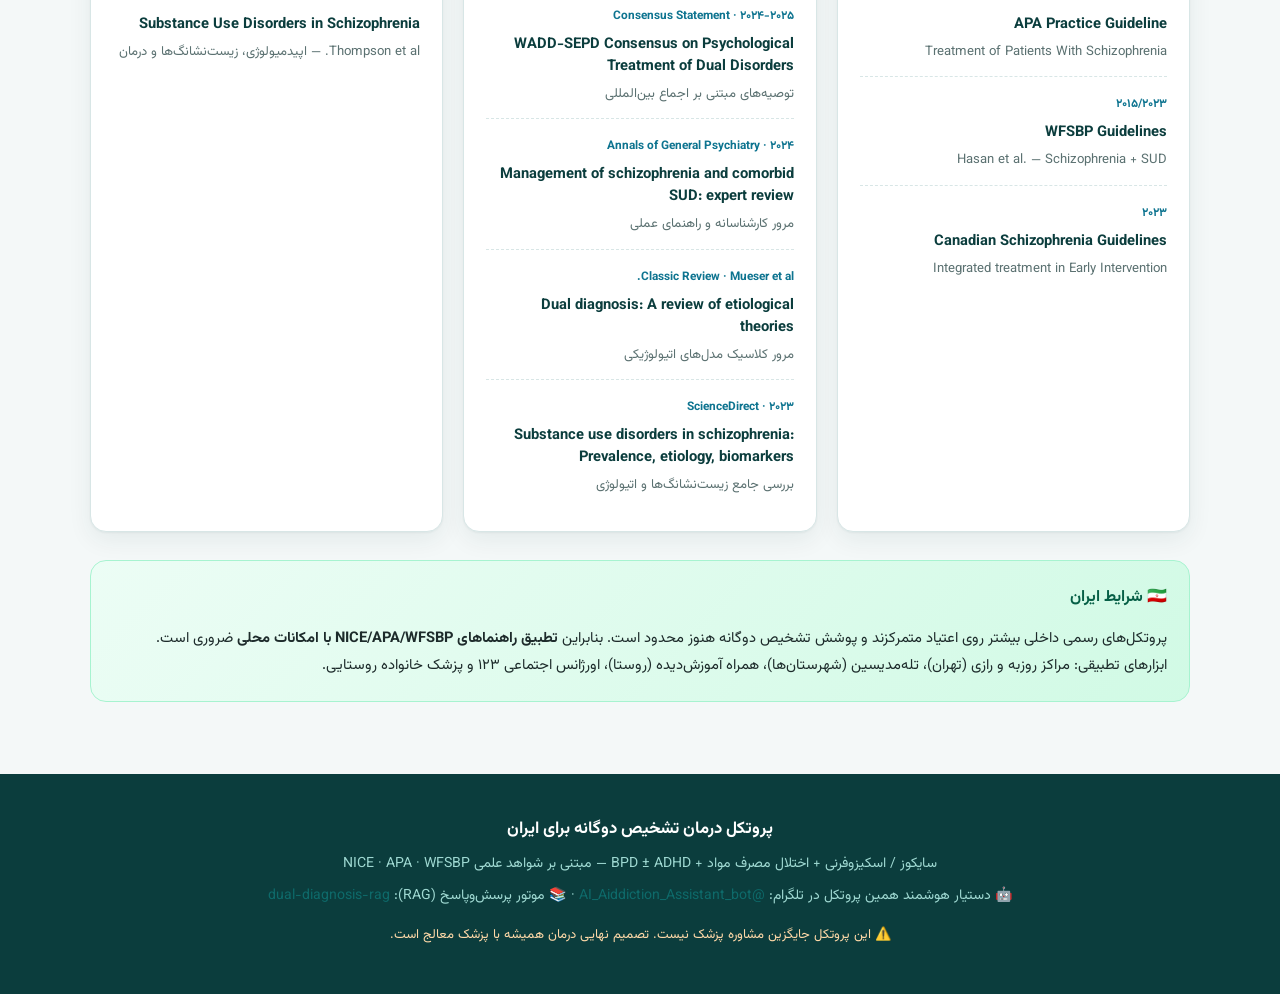
==== commit ce86f116: "feat: Persian chat assistant widget on the protocol site floating chat panel (RTL, vanilla JS, no de" ====
--- a/index.html
+++ b/index.html
@@ -574,5 +574,51 @@
   </div>
 </footer>
 
+
+<!-- ویجگت گفت‌وگوی فارسی — متصل به دستیار کلودفلر (dual-diagnosis-clinical-hub) -->
+<script>
+(function () {
+  var API = "https://dual-diagnosis-clinical-hub.elasa2next.workers.dev/api/chat";
+  var DISCLAIMER = "\n\n⚠️ این پاسخ جایگزین مشاوره پزشک نیست.";
+  var btn = document.createElement("button");
+  btn.id = "ddx-chat-btn"; btn.type = "button"; btn.textContent = "💬 پرسش از دستیار";
+  var panel = document.createElement("div"); panel.id = "ddx-chat-panel";
+  panel.innerHTML = '<div id="ddx-chat-head"><b>دستیار تشخیص دوگانه</b>' +
+    '<button id="ddx-chat-close" type="button" aria-label="بستن">×</button></div>' +
+    '<div id="ddx-chat-msgs"></div>' +
+    '<form id="ddx-chat-form"><input id="ddx-chat-in" placeholder="سؤال خود را فارسی بنویسید…" ' +
+    'autocomplete="off" maxlength="500"><button id="ddx-chat-send" type="submit">ارسال</button></form>';
+  document.body.appendChild(btn); document.body.appendChild(panel);
+  var msgs = panel.querySelector("#ddx-chat-msgs");
+  function add(text, who) {
+    var d = document.createElement("div"); d.className = "ddx-msg " + who;
+    d.textContent = text; msgs.appendChild(d); msgs.scrollTop = msgs.scrollHeight; return d;
+  }
+  add("سلام! سؤال بالینی خود را درباره‌ی تشخیص دوگانه بپرسید؛ پاسخ فارسی و با ذکر منابع علمی داده می‌شود.", "bot");
+  btn.onclick = function () { panel.classList.toggle("open");
+    if (panel.classList.contains("open")) panel.querySelector("#ddx-chat-in").focus(); };
+  panel.querySelector("#ddx-chat-close").onclick = function () { panel.classList.remove("open"); };
+  panel.querySelector("#ddx-chat-form").onsubmit = function (e) {
+    e.preventDefault();
+    var inp = panel.querySelector("#ddx-chat-in"), q = inp.value.trim();
+    if (!q) return; inp.value = "";
+    add(q, "user");
+    var busy = add("در حال پاسخ‌گویی…", "bot");
+    panel.querySelector("#ddx-chat-send").disabled = true;
+    fetch(API, { method: "POST", headers: { "content-type": "application/json" },
+      body: JSON.stringify({ question: q, role: "patient" }) })
+      .then(function (r) { return r.json(); })
+      .then(function (d) {
+        busy.textContent = (d.answer || d.error || "پاسخی دریافت نشد.") +
+          (d.answer ? DISCLAIMER : "");
+        msgs.scrollTop = msgs.scrollHeight;
+      })
+      .catch(function () {
+        busy.textContent = "خطای ارتباط با دستیار. اتصال اینترنت را بررسی و دوباره تلاش کنید.";
+      })
+      .finally(function () { panel.querySelector("#ddx-chat-send").disabled = false; });
+  };
+})();
+</script>
 </body>
 </html>
--- a/style.css
+++ b/style.css
@@ -298,3 +298,30 @@
   #sheet.section, #sheet.section-alt { padding: 0; background: #fff; }
   .sheet { border-color: #000; box-shadow: none; }
 }
+
+
+/* --- ویجگت گفت‌وگوی دستیار (متصل به کلودفلر) --- */
+#ddx-chat-btn{position:fixed;bottom:18px;left:18px;z-index:9998;background:#0e7c7c;color:#fff;
+border:none;border-radius:28px;padding:12px 20px;font:inherit;font-size:15px;cursor:pointer;
+box-shadow:0 6px 18px rgba(14,124,124,.35)}
+#ddx-chat-btn:hover{background:#0a6363}
+#ddx-chat-panel{position:fixed;bottom:74px;left:18px;z-index:9999;width:min(370px,calc(100vw - 36px));
+height:480px;max-height:70vh;background:#fff;border:1px solid #d8e6e6;border-radius:14px;
+box-shadow:0 12px 40px rgba(0,0,0,.18);display:none;flex-direction:column;overflow:hidden;
+font-family:inherit}
+#ddx-chat-panel.open{display:flex}
+#ddx-chat-head{background:#0e7c7c;color:#fff;padding:12px 16px;display:flex;
+justify-content:space-between;align-items:center}
+#ddx-chat-head b{font-size:15px}
+#ddx-chat-close{background:none;border:none;color:#fff;font-size:20px;cursor:pointer;line-height:1}
+#ddx-chat-msgs{flex:1;overflow-y:auto;padding:12px;display:flex;flex-direction:column;gap:8px;
+background:#f6fbfb}
+.ddx-msg{max-width:85%;padding:9px 12px;border-radius:12px;font-size:14px;line-height:1.9;
+white-space:pre-wrap;word-break:break-word}
+.ddx-msg.user{align-self:flex-start;background:#0e7c7c;color:#fff;border-bottom-right-radius:4px}
+.ddx-msg.bot{align-self:flex-end;background:#fff;border:1px solid #d8e6e6;border-bottom-left-radius:4px}
+#ddx-chat-form{display:flex;border-top:1px solid #d8e6e6;background:#fff}
+#ddx-chat-in{flex:1;border:none;padding:12px;font:inherit;font-size:14px;outline:none}
+#ddx-chat-send{border:none;background:#0e7c7c;color:#fff;padding:0 18px;font:inherit;cursor:pointer}
+#ddx-chat-send:disabled{background:#9cc4c4}
+@media print{#ddx-chat-btn,#ddx-chat-panel{display:none !important}}
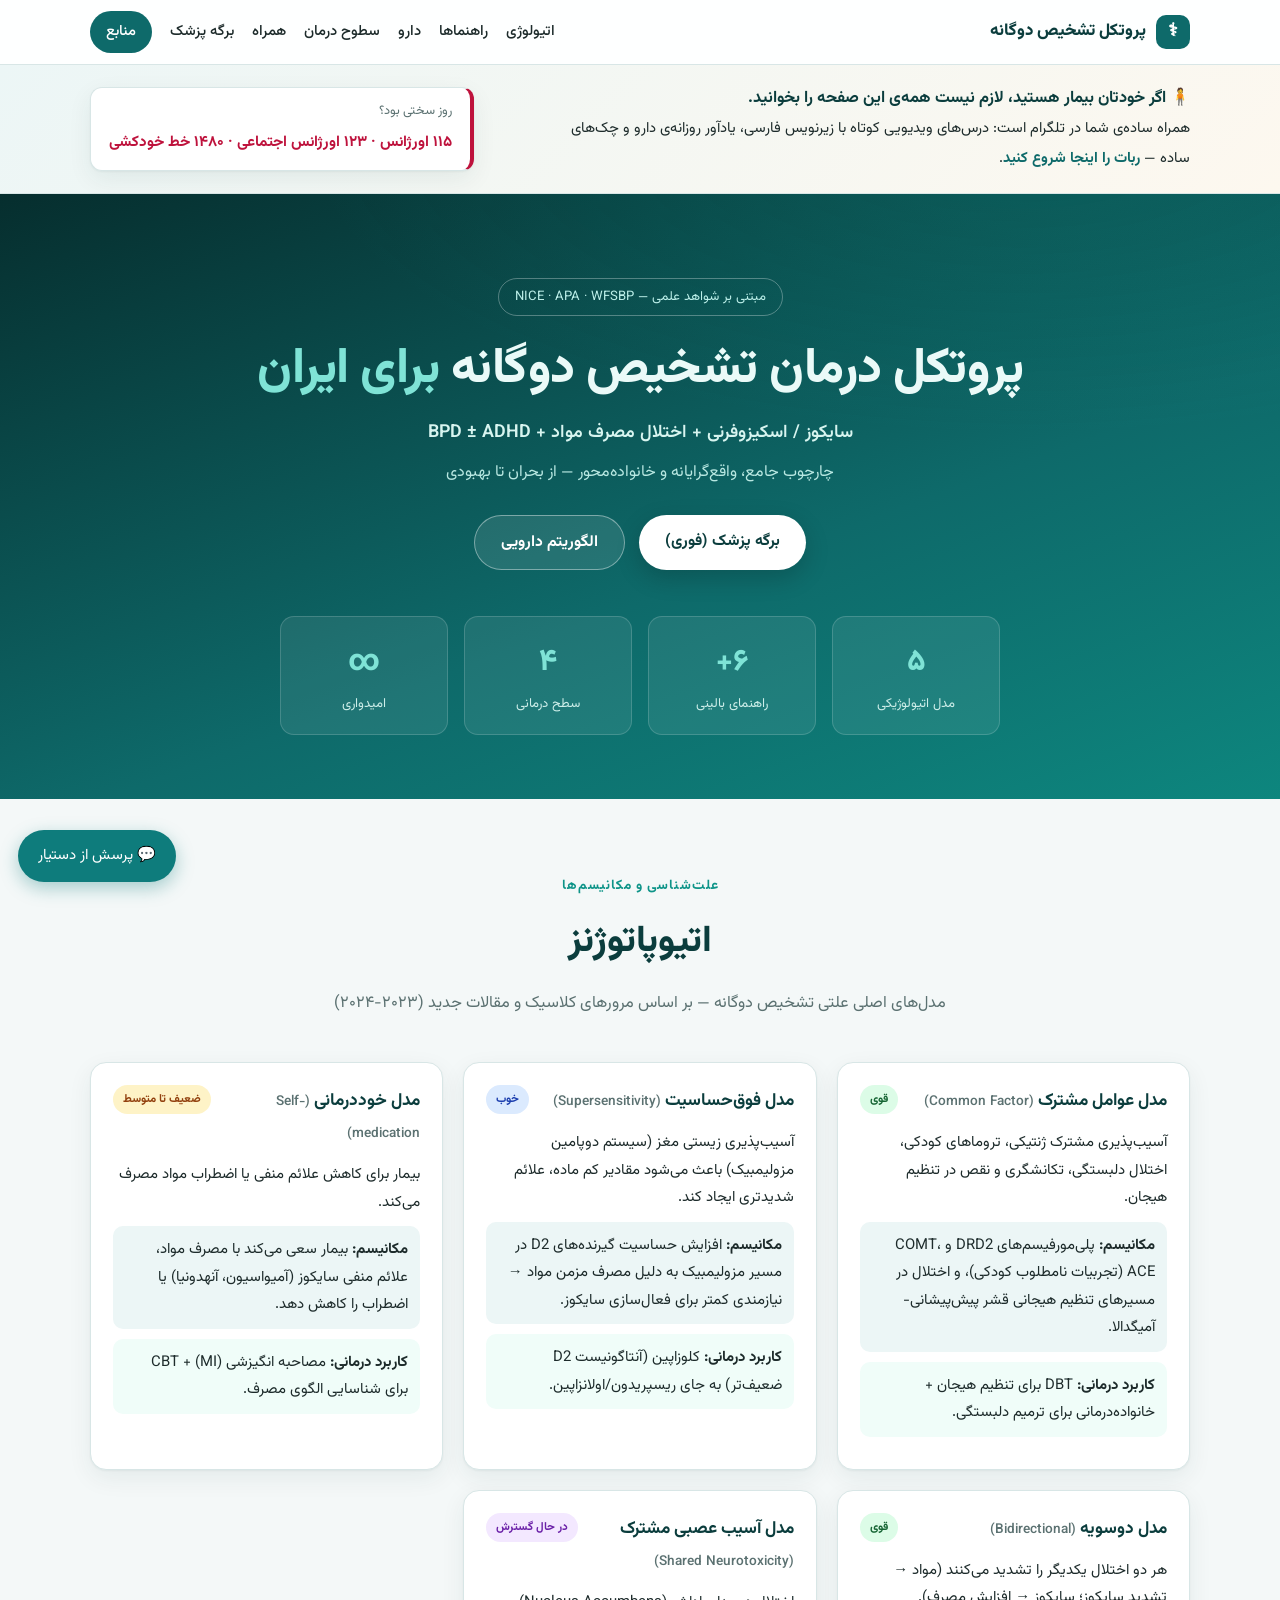
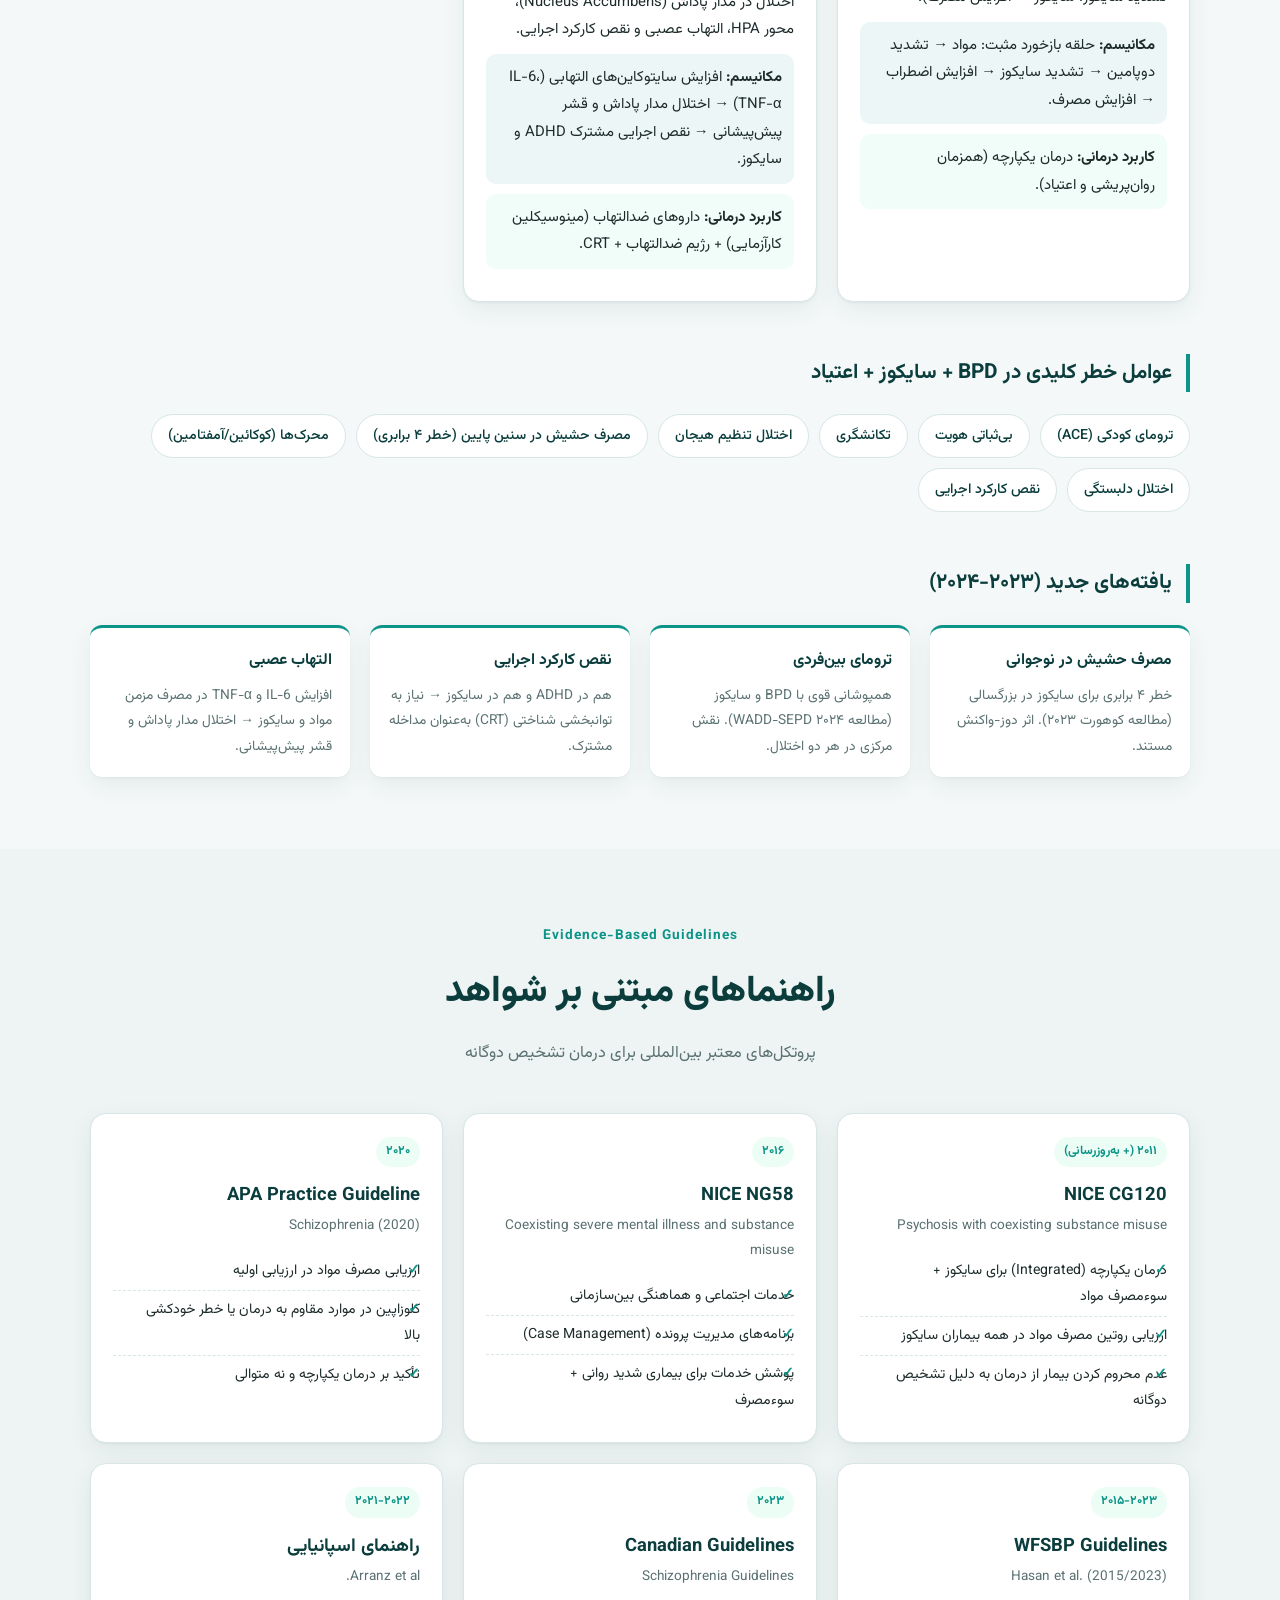
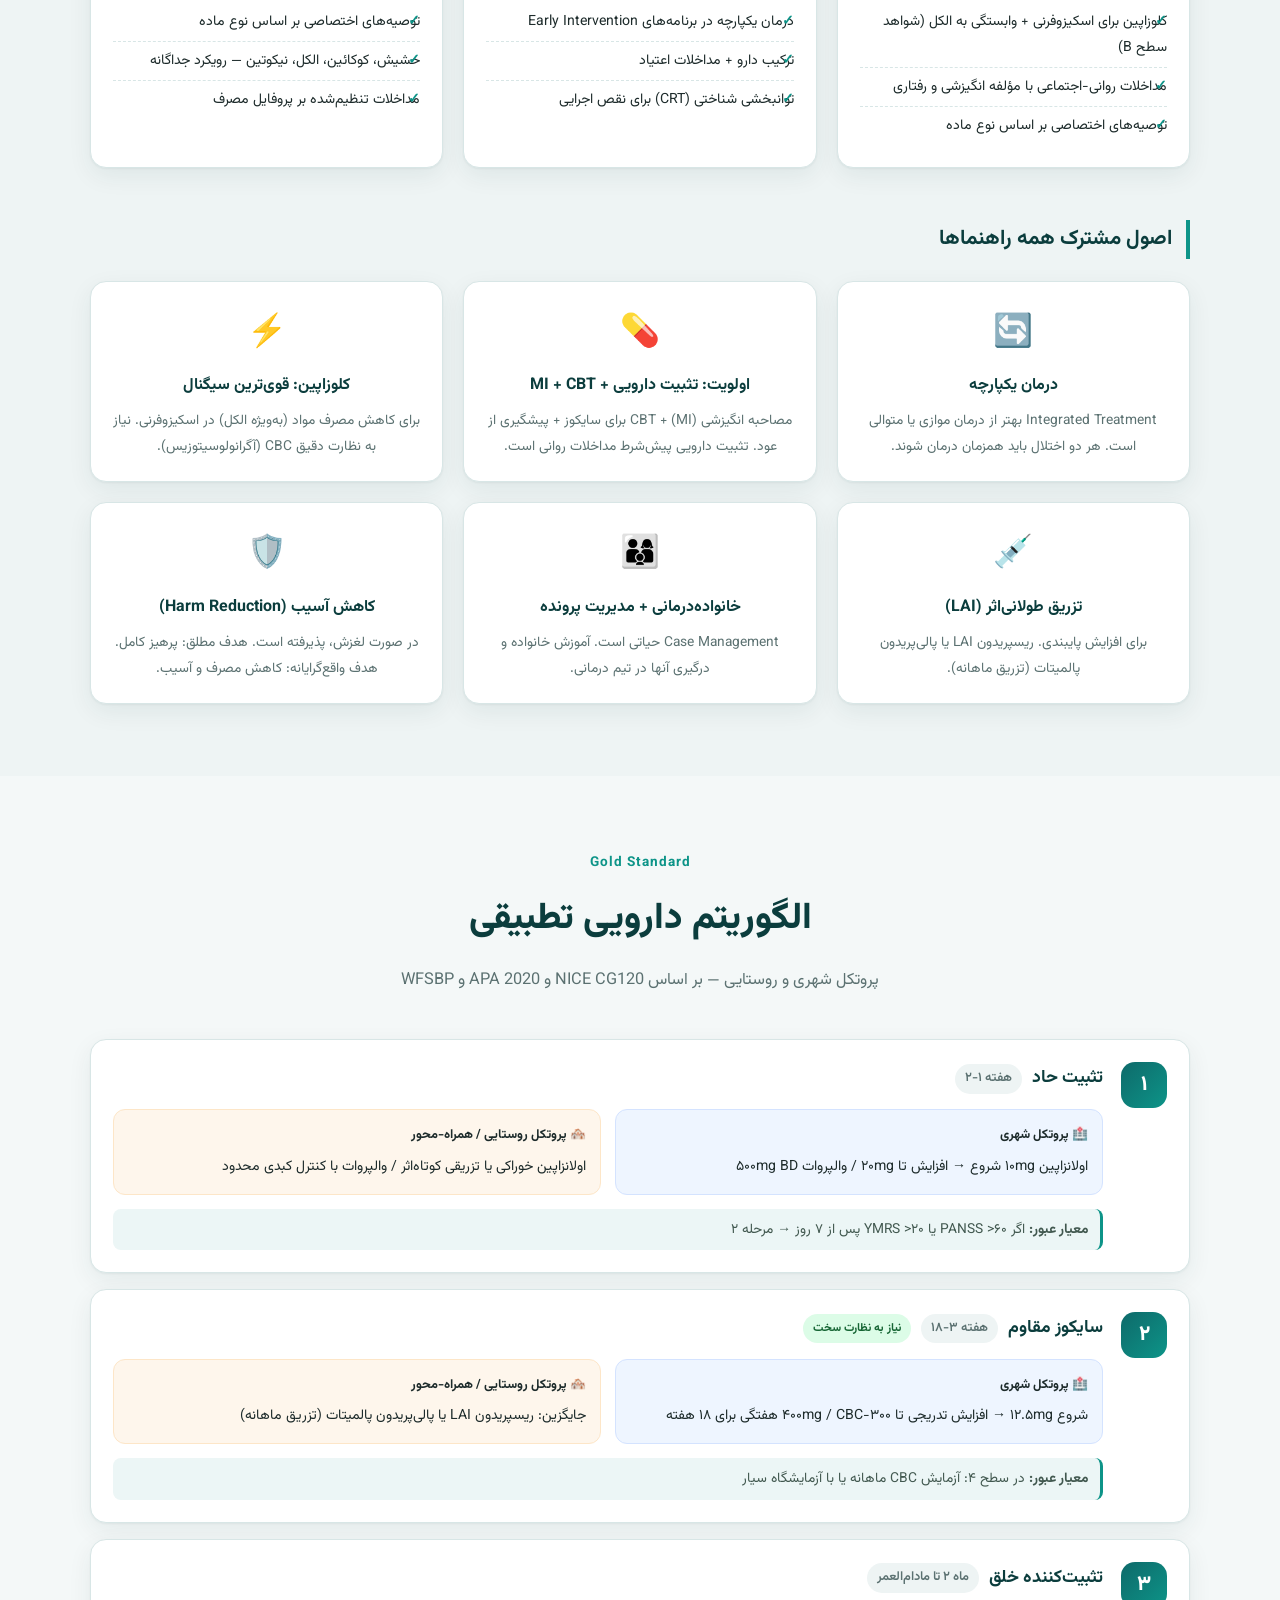
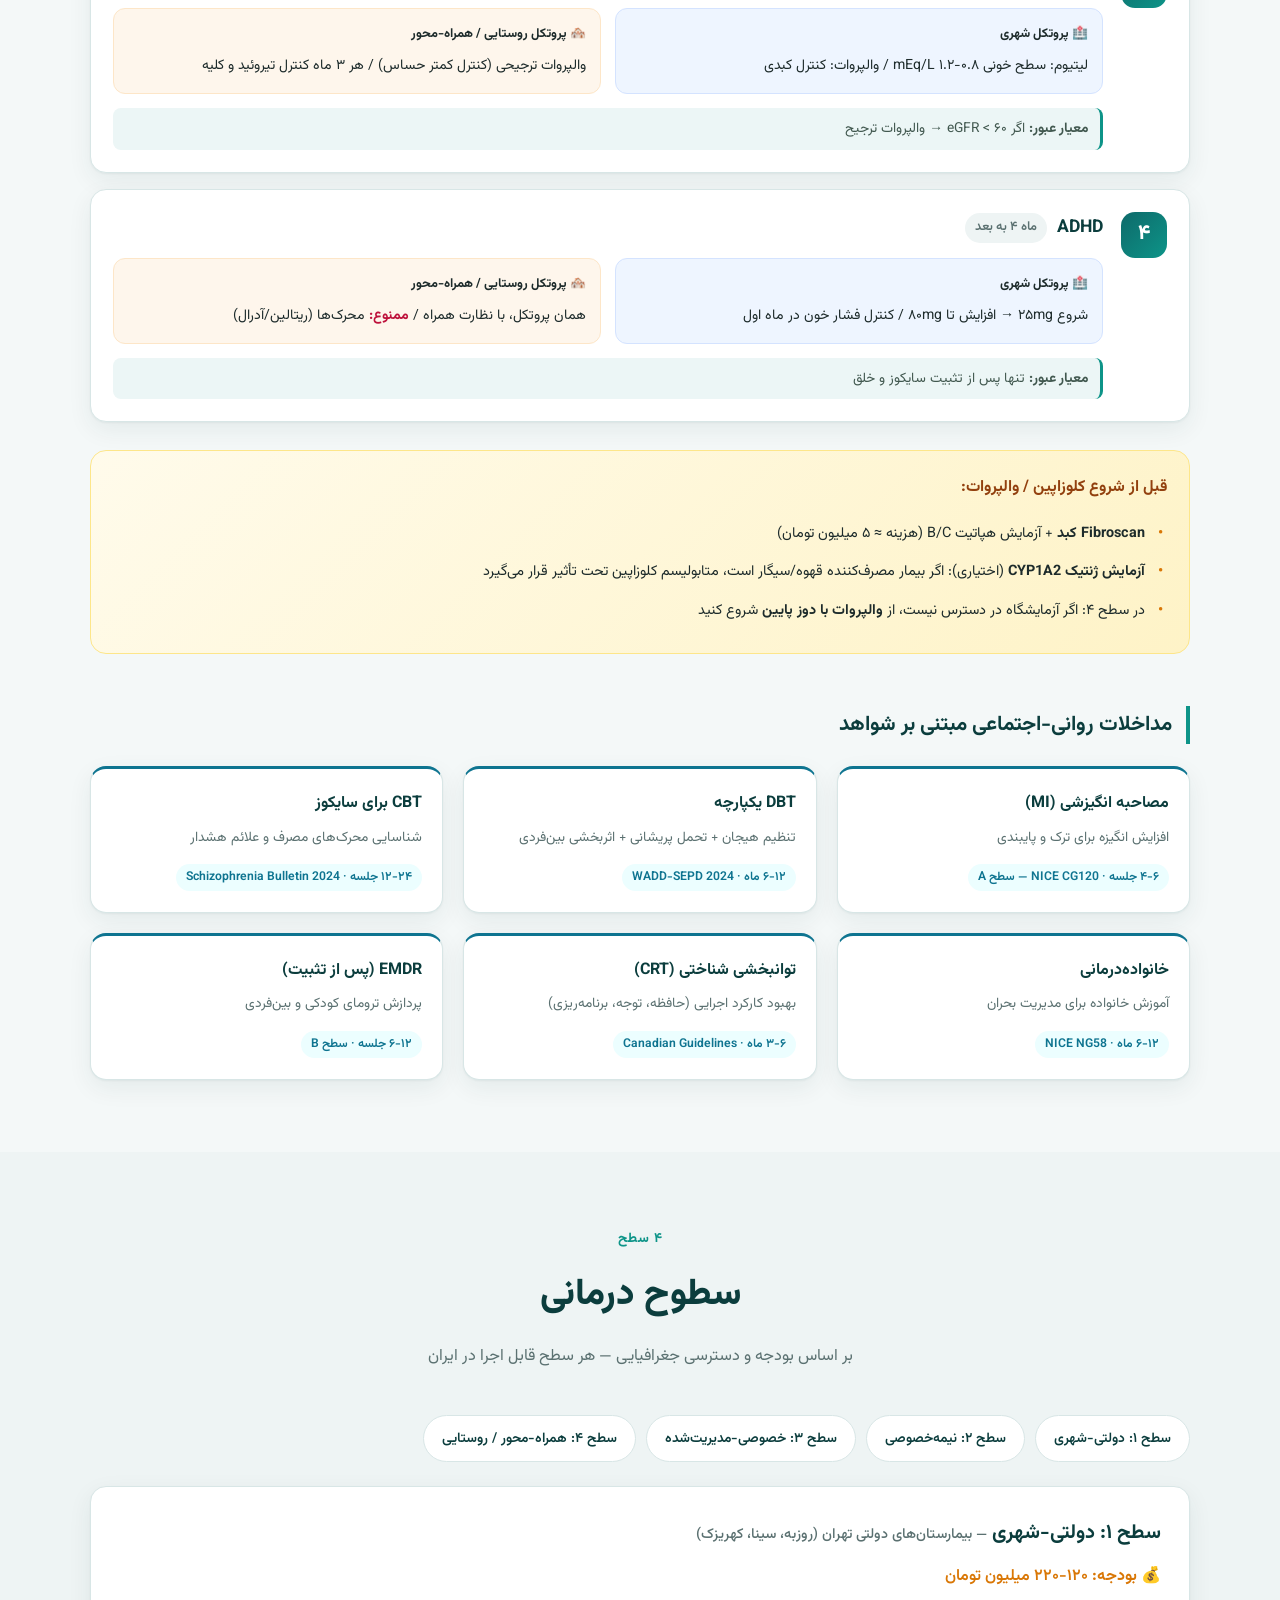
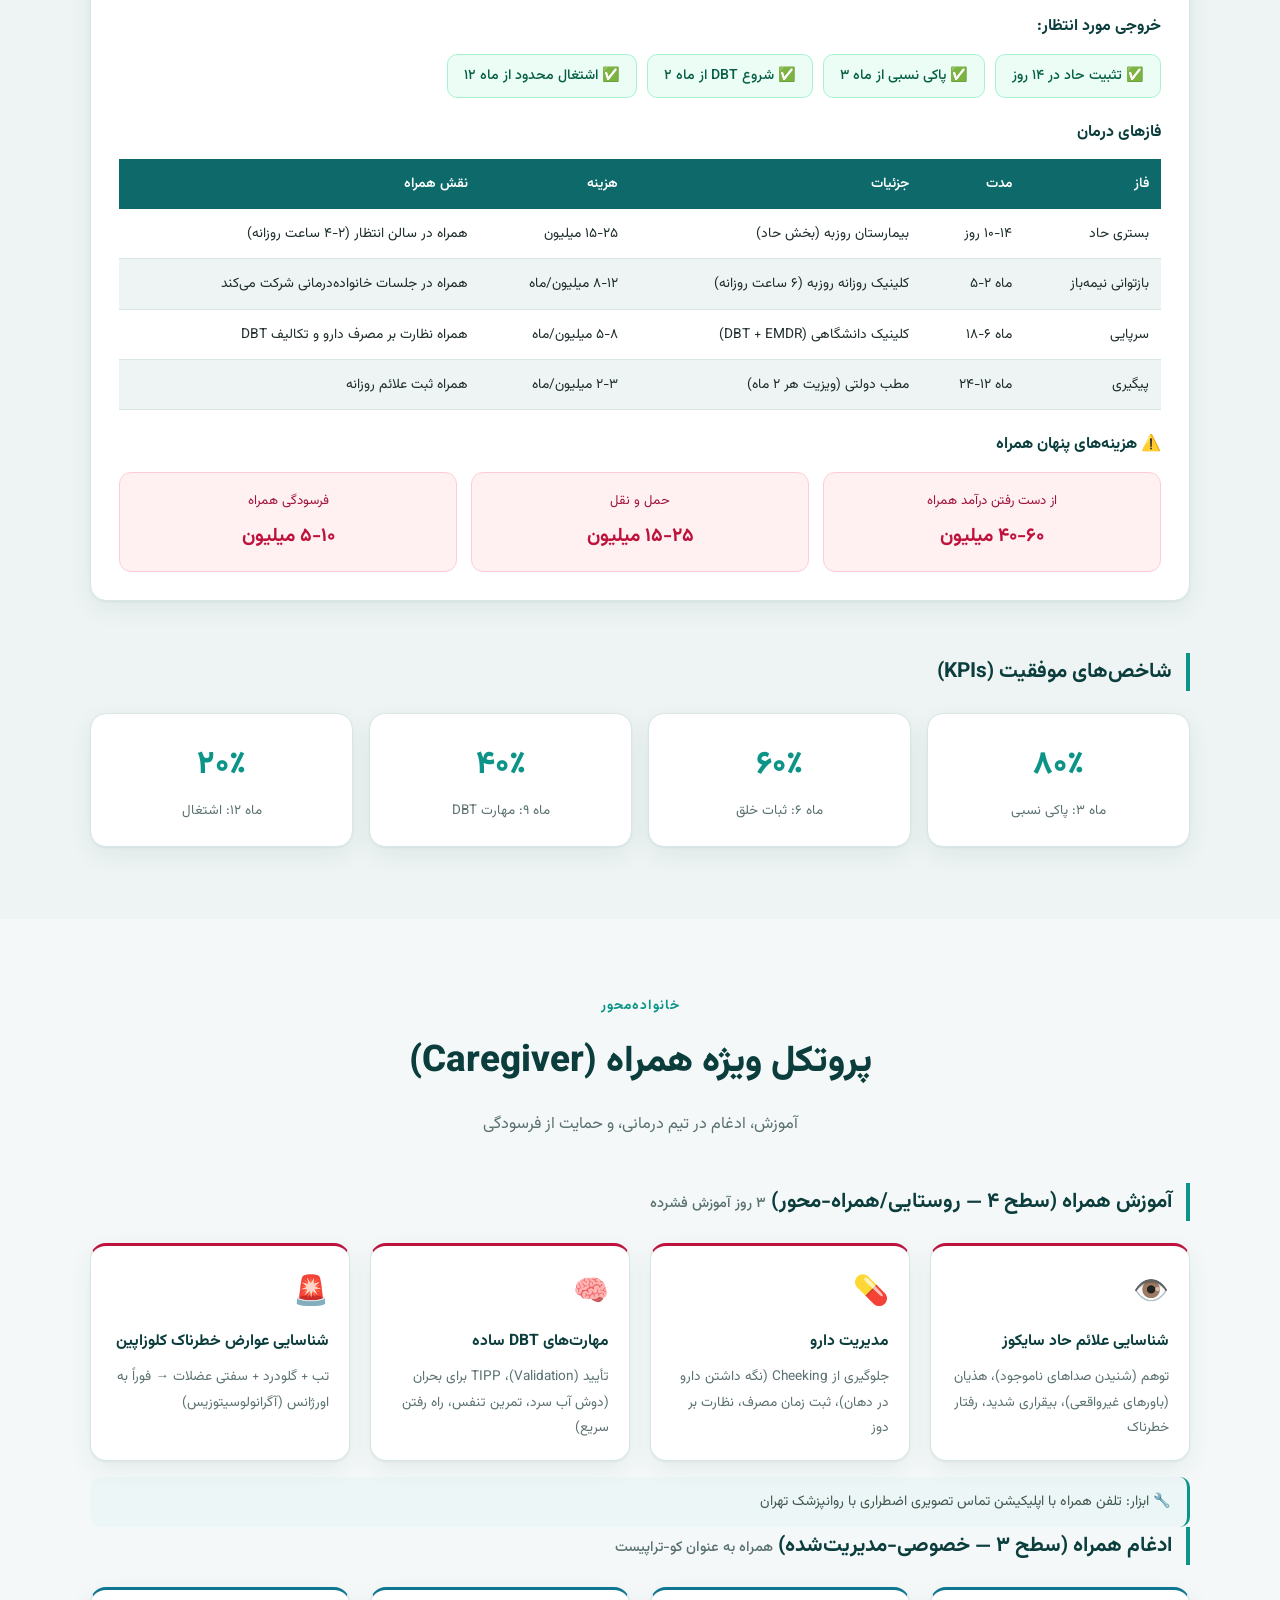
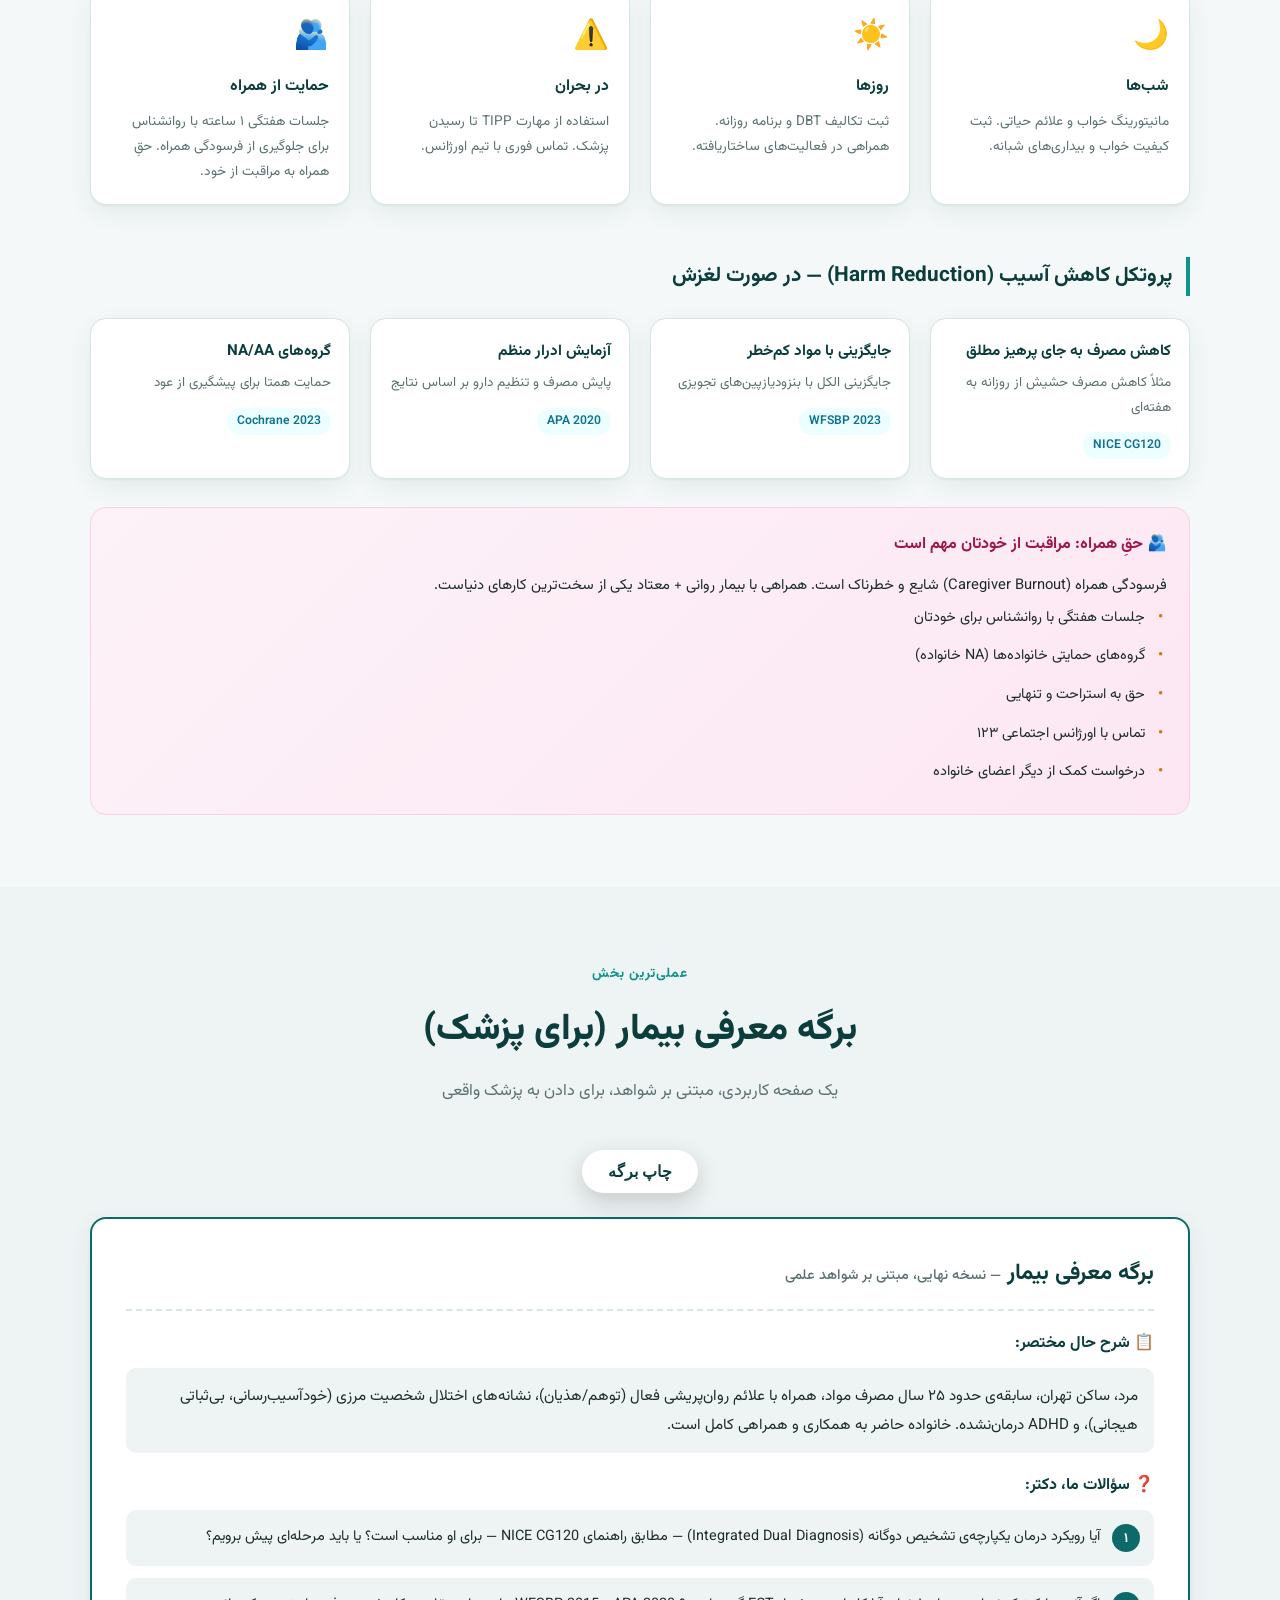
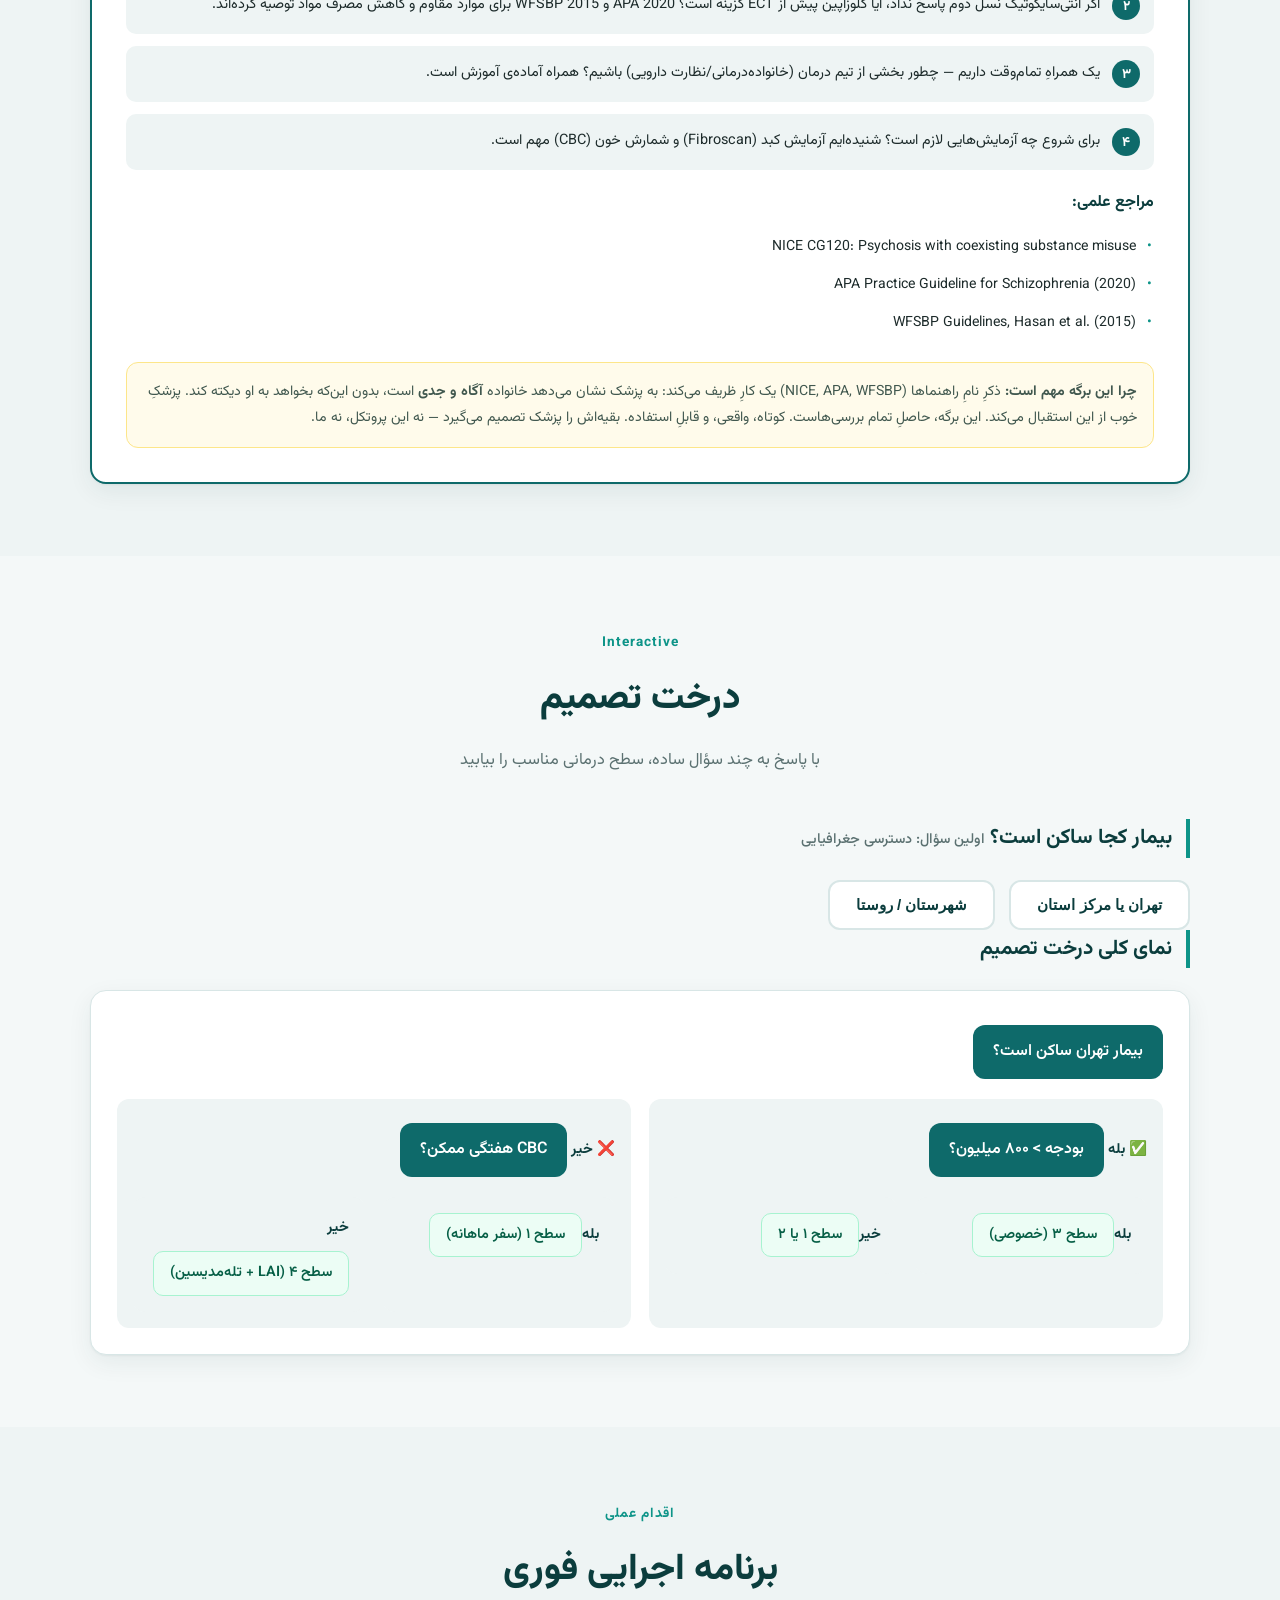
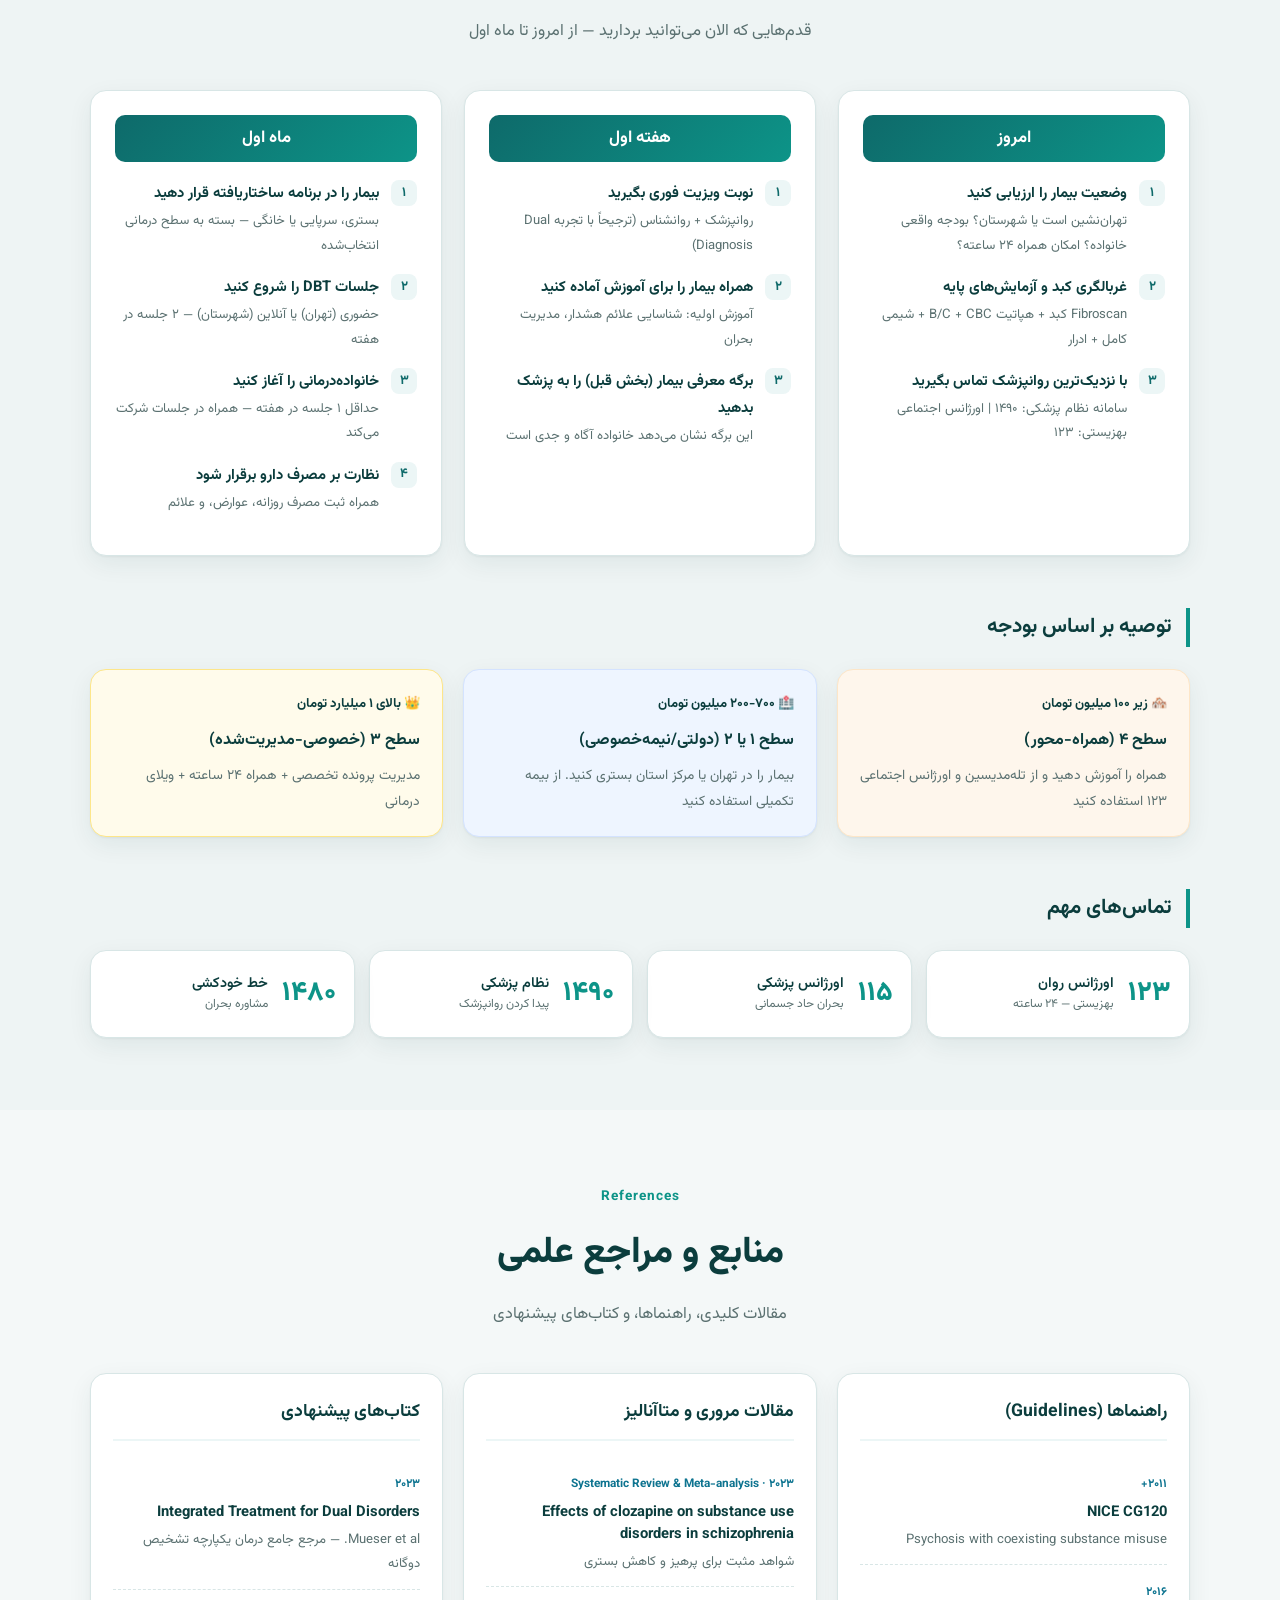
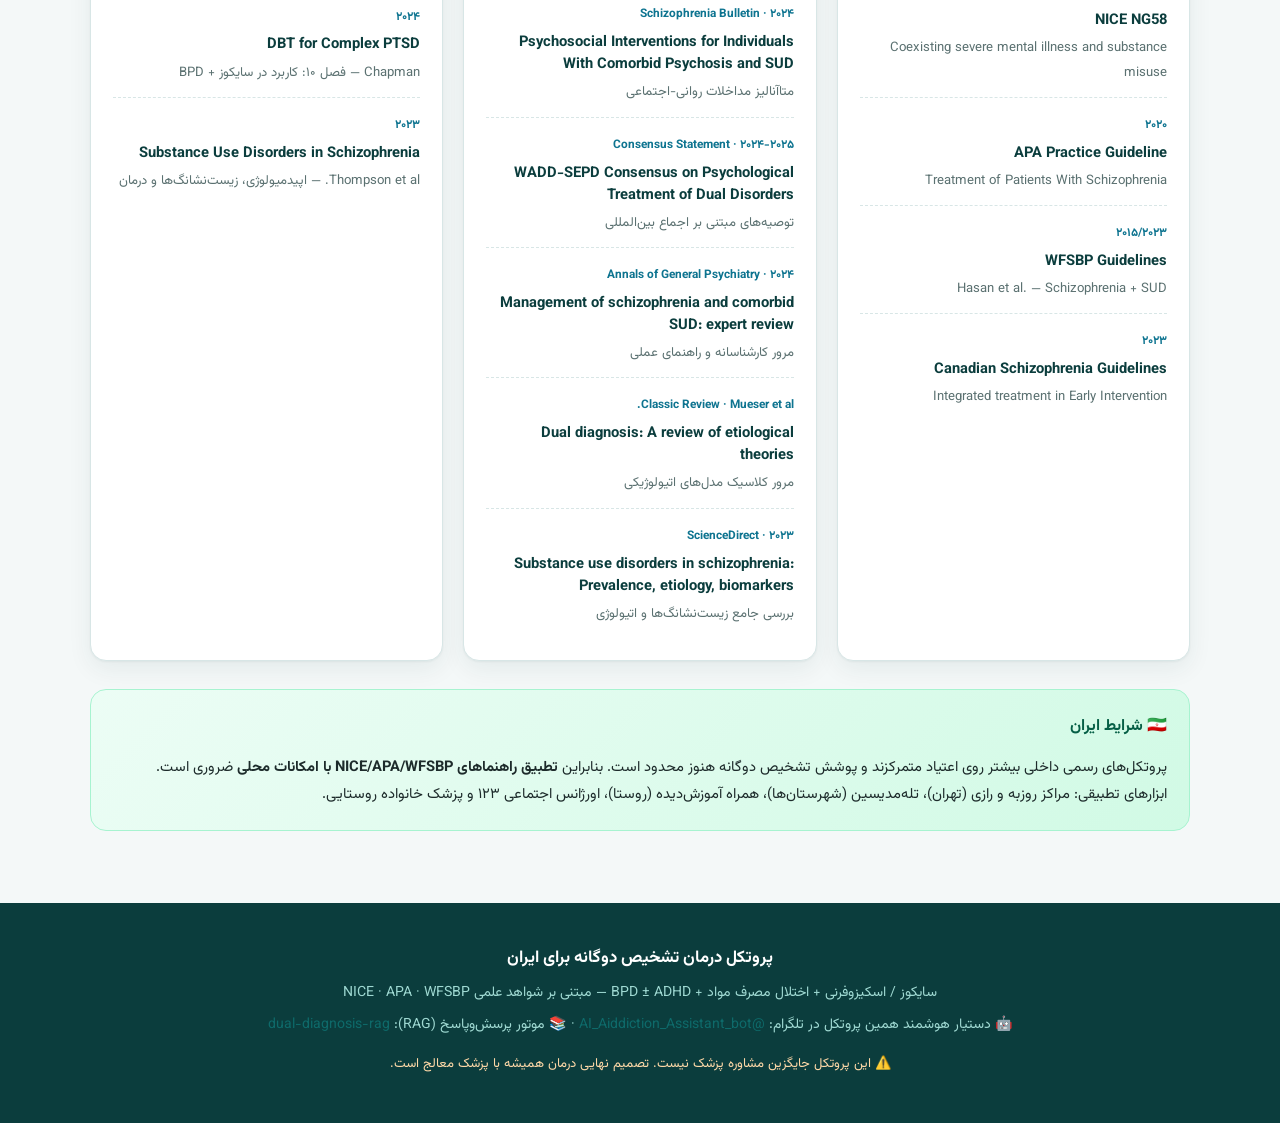
==== commit 6faee40a: "Empathy-based patient simplification (FDA reSET-inspired): 6-button patient keyboard with one-tap SO" ====
--- a/index.html
+++ b/index.html
@@ -40,6 +40,20 @@
 </header>
 
 <!-- ===================== HERO ===================== -->
+<section class="patient-strip">
+  <div class="container">
+    <div class="patient-strip-inner">
+      <div class="patient-strip-text">
+        <strong>🧍 اگر خودتان بیمار هستید، لازم نیست همه‌ی این صفحه را بخوانید.</strong>
+        <span>همراه ساده‌ی شما در تلگرام است: درس‌های ویدیویی کوتاه با زیرنویس فارسی، یادآور روزانه‌ی دارو و چک‌های ساده — <a href="https://t.me/AI_Aiddiction_Assistant_bot" target="_blank" rel="noopener">ربات را اینجا شروع کنید</a>.</span>
+      </div>
+      <div class="patient-strip-sos">
+        <span>روز سختی بود؟</span>
+        <strong>۱۱۵ اورژانس · ۱۲۳ اورژانس اجتماعی · ۱۴۸۰ خط خودکشی</strong>
+      </div>
+    </div>
+  </div>
+</section>
 <section class="hero">
   <div class="container">
     <div class="eyebrow">مبتنی بر شواهد علمی — NICE · APA · WFSBP</div>
@@ -586,9 +600,22 @@
   panel.innerHTML = '<div id="ddx-chat-head"><b>دستیار تشخیص دوگانه</b>' +
     '<button id="ddx-chat-close" type="button" aria-label="بستن">×</button></div>' +
     '<div id="ddx-chat-msgs"></div>' +
+    '<div id="ddx-chat-chips"></div>' +
     '<form id="ddx-chat-form"><input id="ddx-chat-in" placeholder="سؤال خود را فارسی بنویسید…" ' +
     'autocomplete="off" maxlength="500"><button id="ddx-chat-send" type="submit">ارسال</button></form>';
   document.body.appendChild(btn); document.body.appendChild(panel);
+  var CHIPS = ["درمان یکپارچه چیست؟", "علائم هشدار عود", "کلوزاپین چه زمانی؟", "چطور از همراه حمایت کنم؟"];
+  var chipsBox = panel.querySelector("#ddx-chat-chips");
+  CHIPS.forEach(function (c) {
+    var el = document.createElement("button");
+    el.type = "button"; el.className = "ddx-chip"; el.textContent = c;
+    el.onclick = function () {
+      var inp = panel.querySelector("#ddx-chat-in");
+      inp.value = c;
+      panel.querySelector("#ddx-chat-form").dispatchEvent(new Event("submit", {cancelable: true}));
+    };
+    chipsBox.appendChild(el);
+  });
   var msgs = panel.querySelector("#ddx-chat-msgs");
   function add(text, who) {
     var d = document.createElement("div"); d.className = "ddx-msg " + who;
--- a/style.css
+++ b/style.css
@@ -21,6 +21,39 @@
   --card: #ffffff;
   --shadow: 0 1px 2px rgba(11,61,61,.05), 0 8px 24px rgba(11,61,61,.07);
   --radius: 16px;
+}
+
+/* =========================================================
+   نوار ساده‌ی بیمار — کم‌بار شناختی، همدلانه
+   ========================================================= */
+.patient-strip {
+  background: linear-gradient(135deg, #ecf6f6, #fdf8ef);
+  border-bottom: 1px solid var(--line);
+  padding: 18px 0;
+}
+.patient-strip-inner {
+  display: flex;
+  gap: 24px;
+  align-items: center;
+  justify-content: space-between;
+  flex-wrap: wrap;
+}
+.patient-strip-text { max-width: 640px; line-height: 1.9; }
+.patient-strip-text strong { color: var(--teal-900); font-size: 1.02rem; display: block; }
+.patient-strip-text span { color: var(--body); font-size: .92rem; }
+.patient-strip-text a { color: var(--teal-700); font-weight: 700; }
+.patient-strip-sos {
+  background: #fff;
+  border: 1px solid var(--line);
+  border-inline-start: 4px solid var(--rose);
+  border-radius: 12px;
+  padding: 12px 18px;
+  box-shadow: var(--shadow);
+}
+.patient-strip-sos span { display: block; color: var(--muted); font-size: .8rem; margin-bottom: 4px; }
+.patient-strip-sos strong { color: var(--rose); font-size: .95rem; }
+@media (max-width: 720px) {
+  .patient-strip-inner { flex-direction: column; align-items: flex-start; }
 }
 
 * { box-sizing: border-box; margin: 0; padding: 0; }
@@ -325,3 +358,10 @@
 #ddx-chat-send{border:none;background:#0e7c7c;color:#fff;padding:0 18px;font:inherit;cursor:pointer}
 #ddx-chat-send:disabled{background:#9cc4c4}
 @media print{#ddx-chat-btn,#ddx-chat-panel{display:none !important}}
+
+/* --- چیپ‌های پرسش سریع (هماهنگ با دکمه‌های ربات تلگرام) --- */
+#ddx-chat-chips{display:flex;flex-wrap:wrap;gap:6px;padding:8px 10px;background:#fff;
+border-bottom:1px solid #e3efef}
+.ddx-chip{background:#ecf6f6;color:#0e7c7c;border:1px solid #cfe4e4;border-radius:14px;
+padding:5px 11px;font:inherit;font-size:12.5px;cursor:pointer;transition:background .15s}
+.ddx-chip:hover{background:#dceeee}
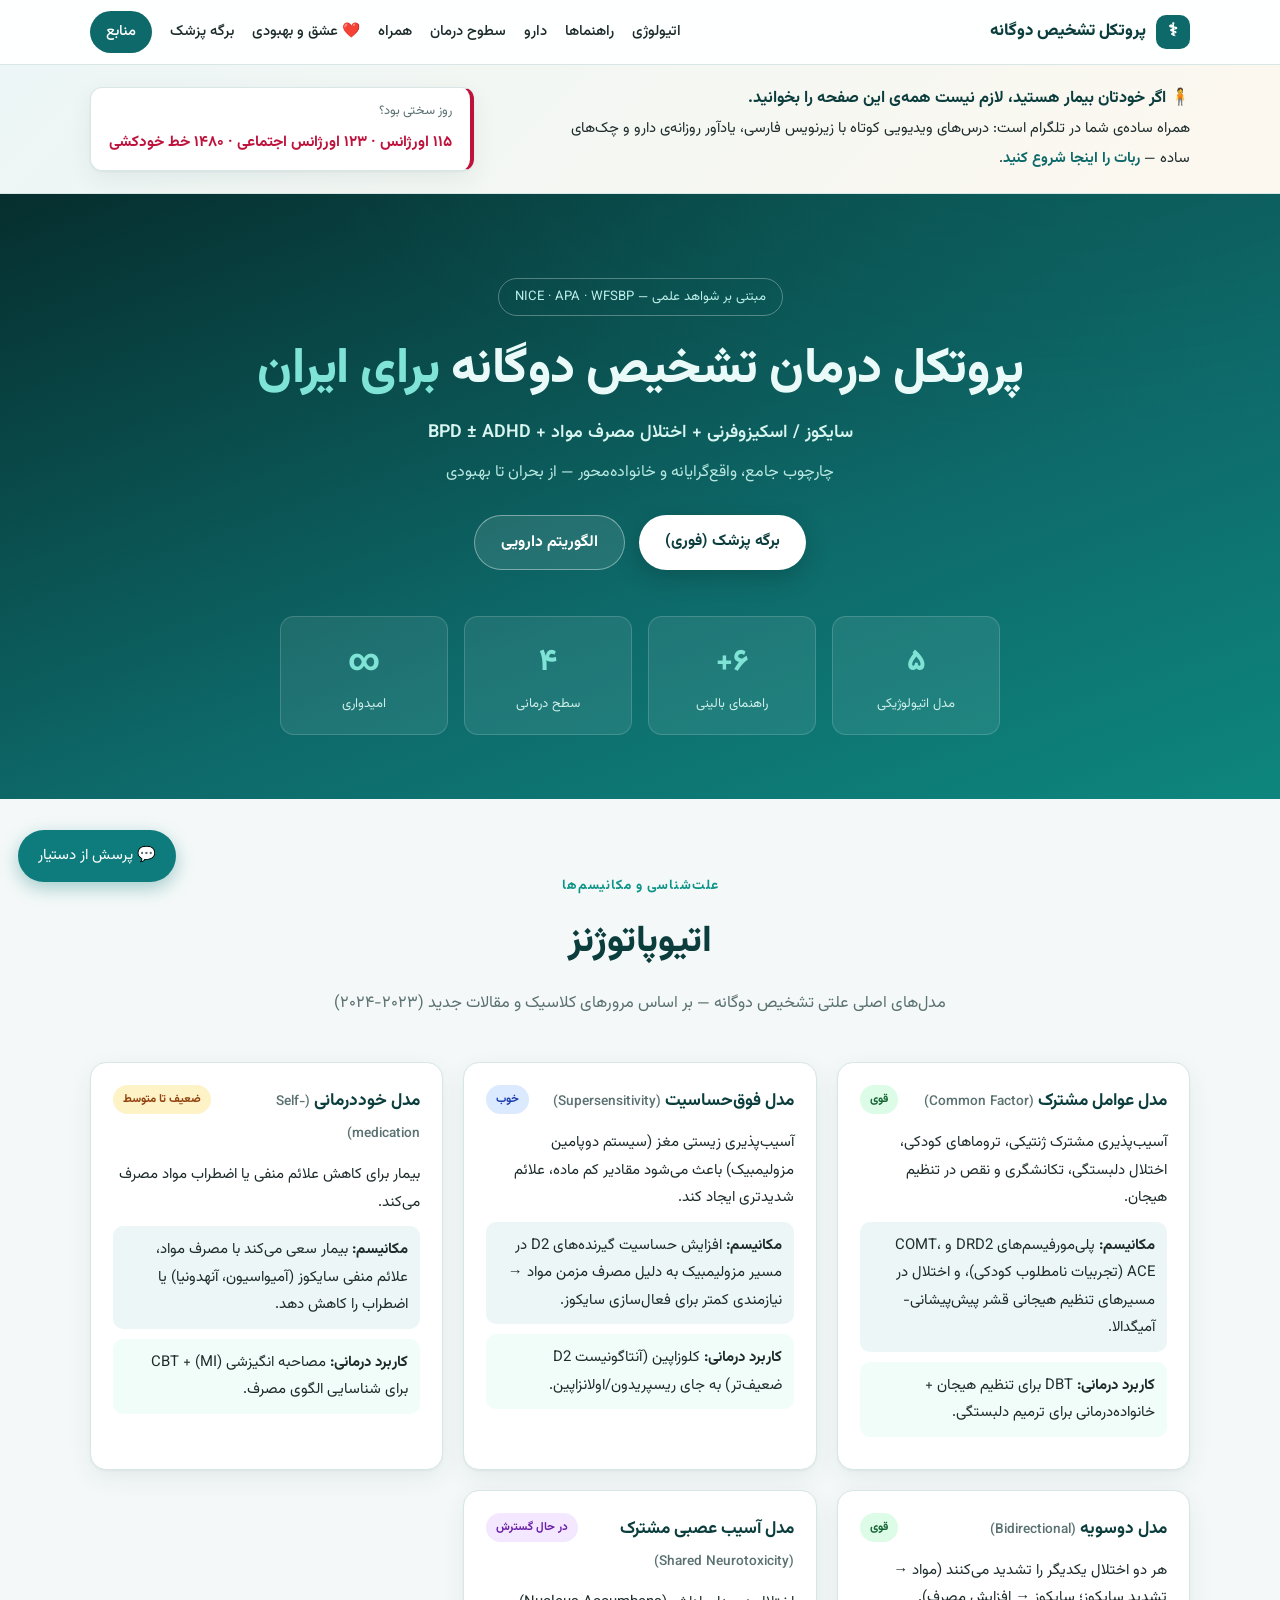
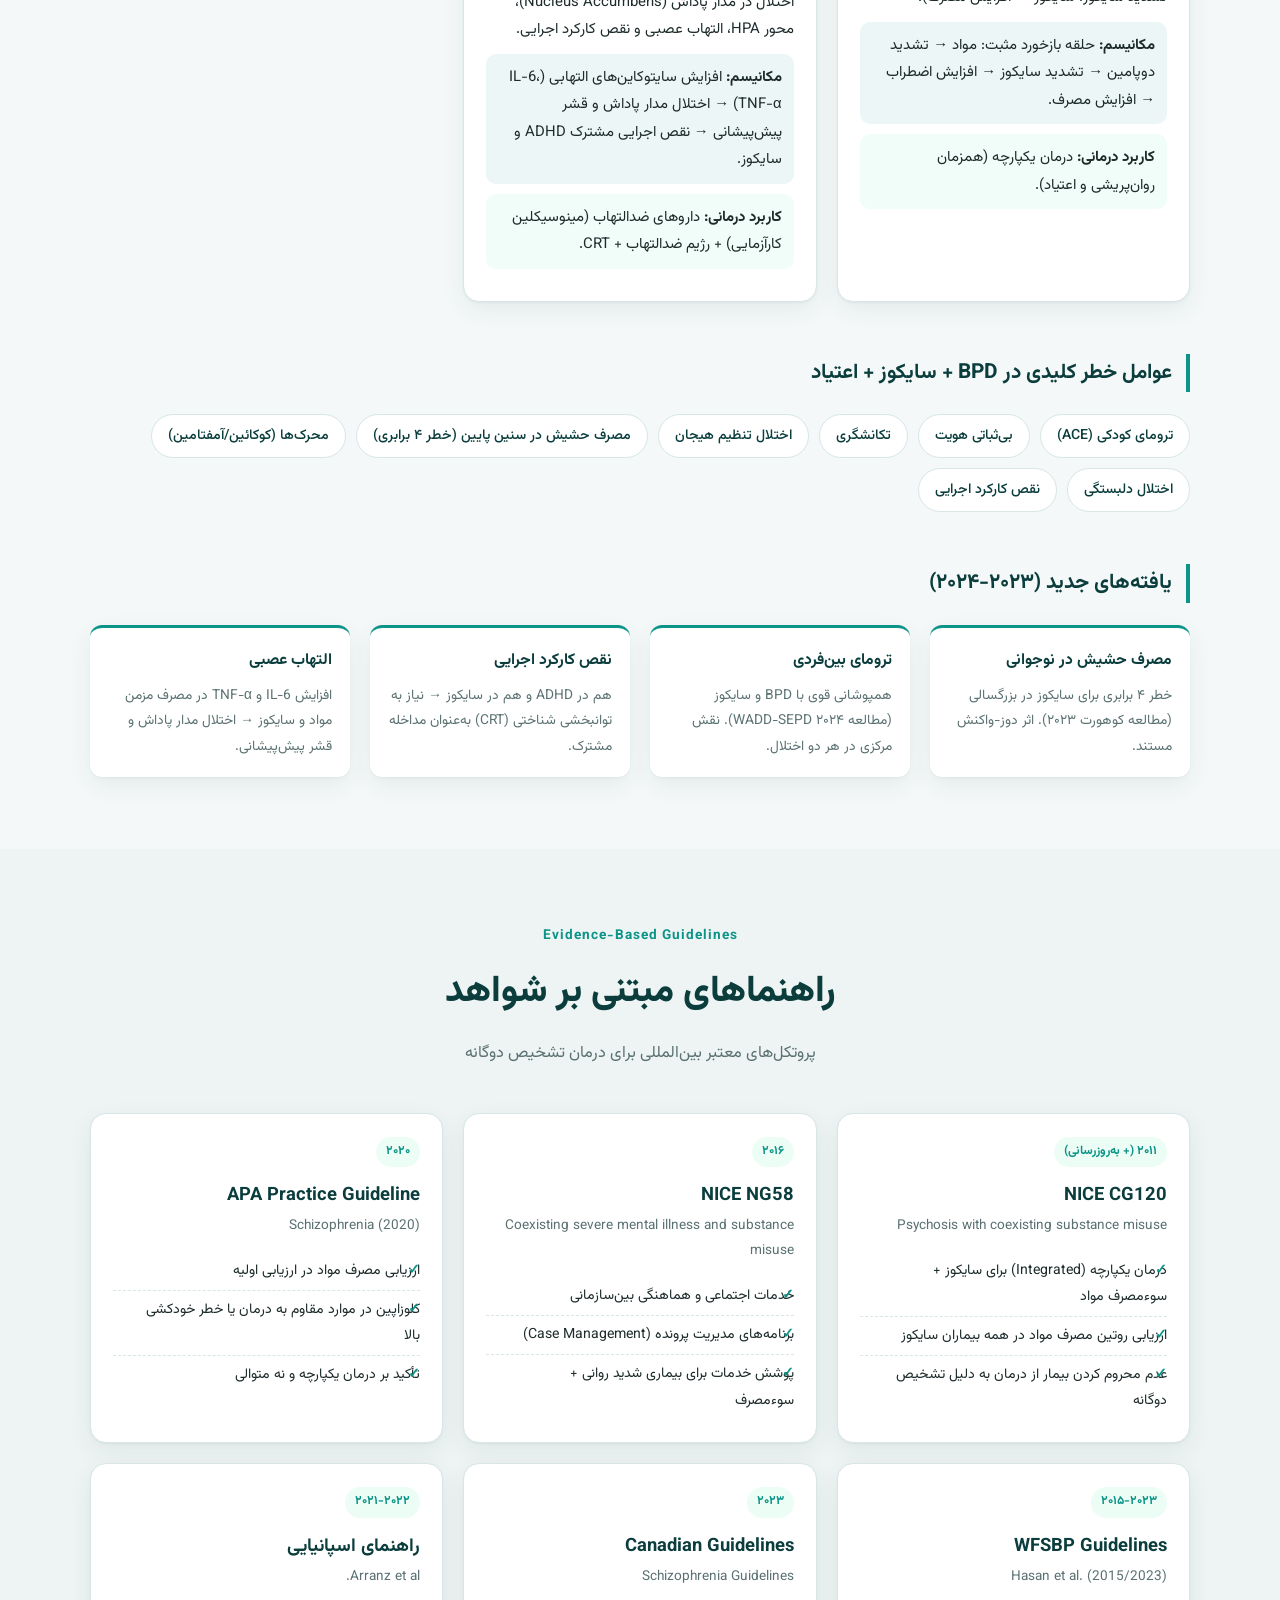
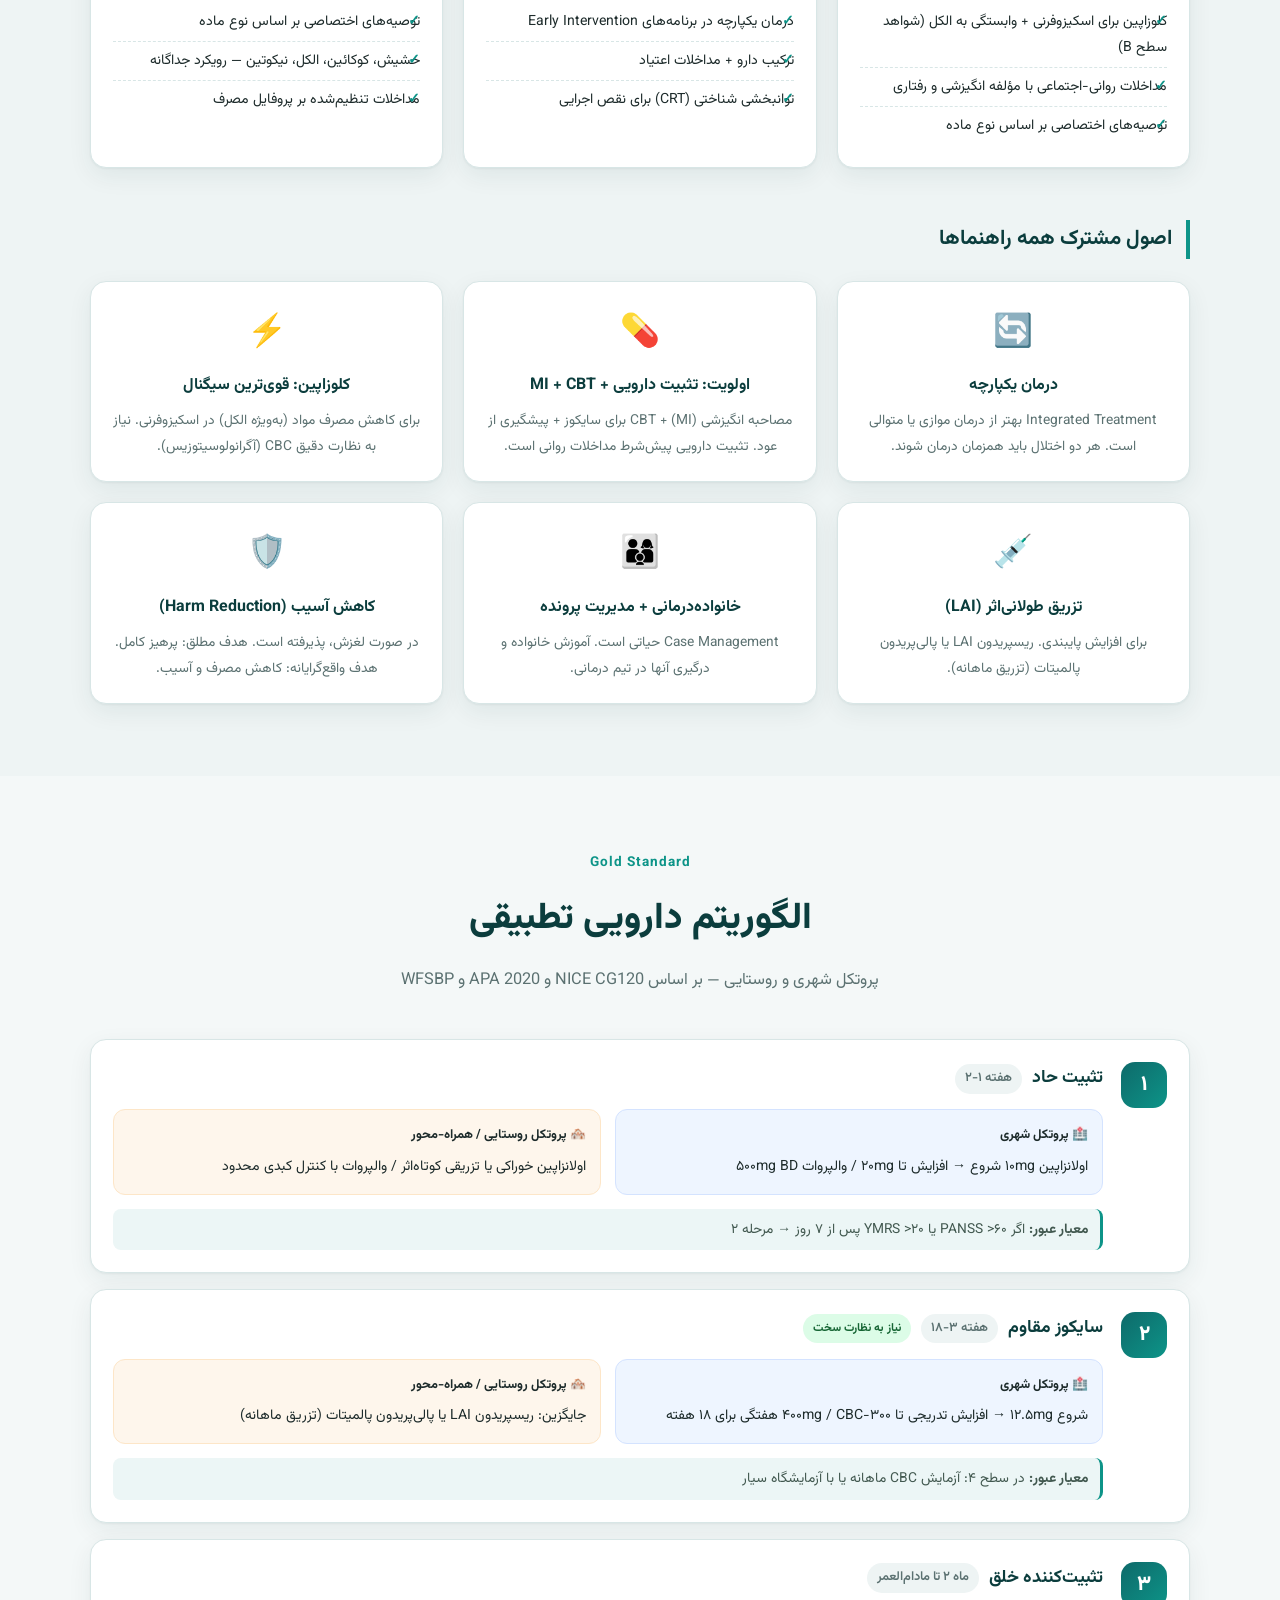
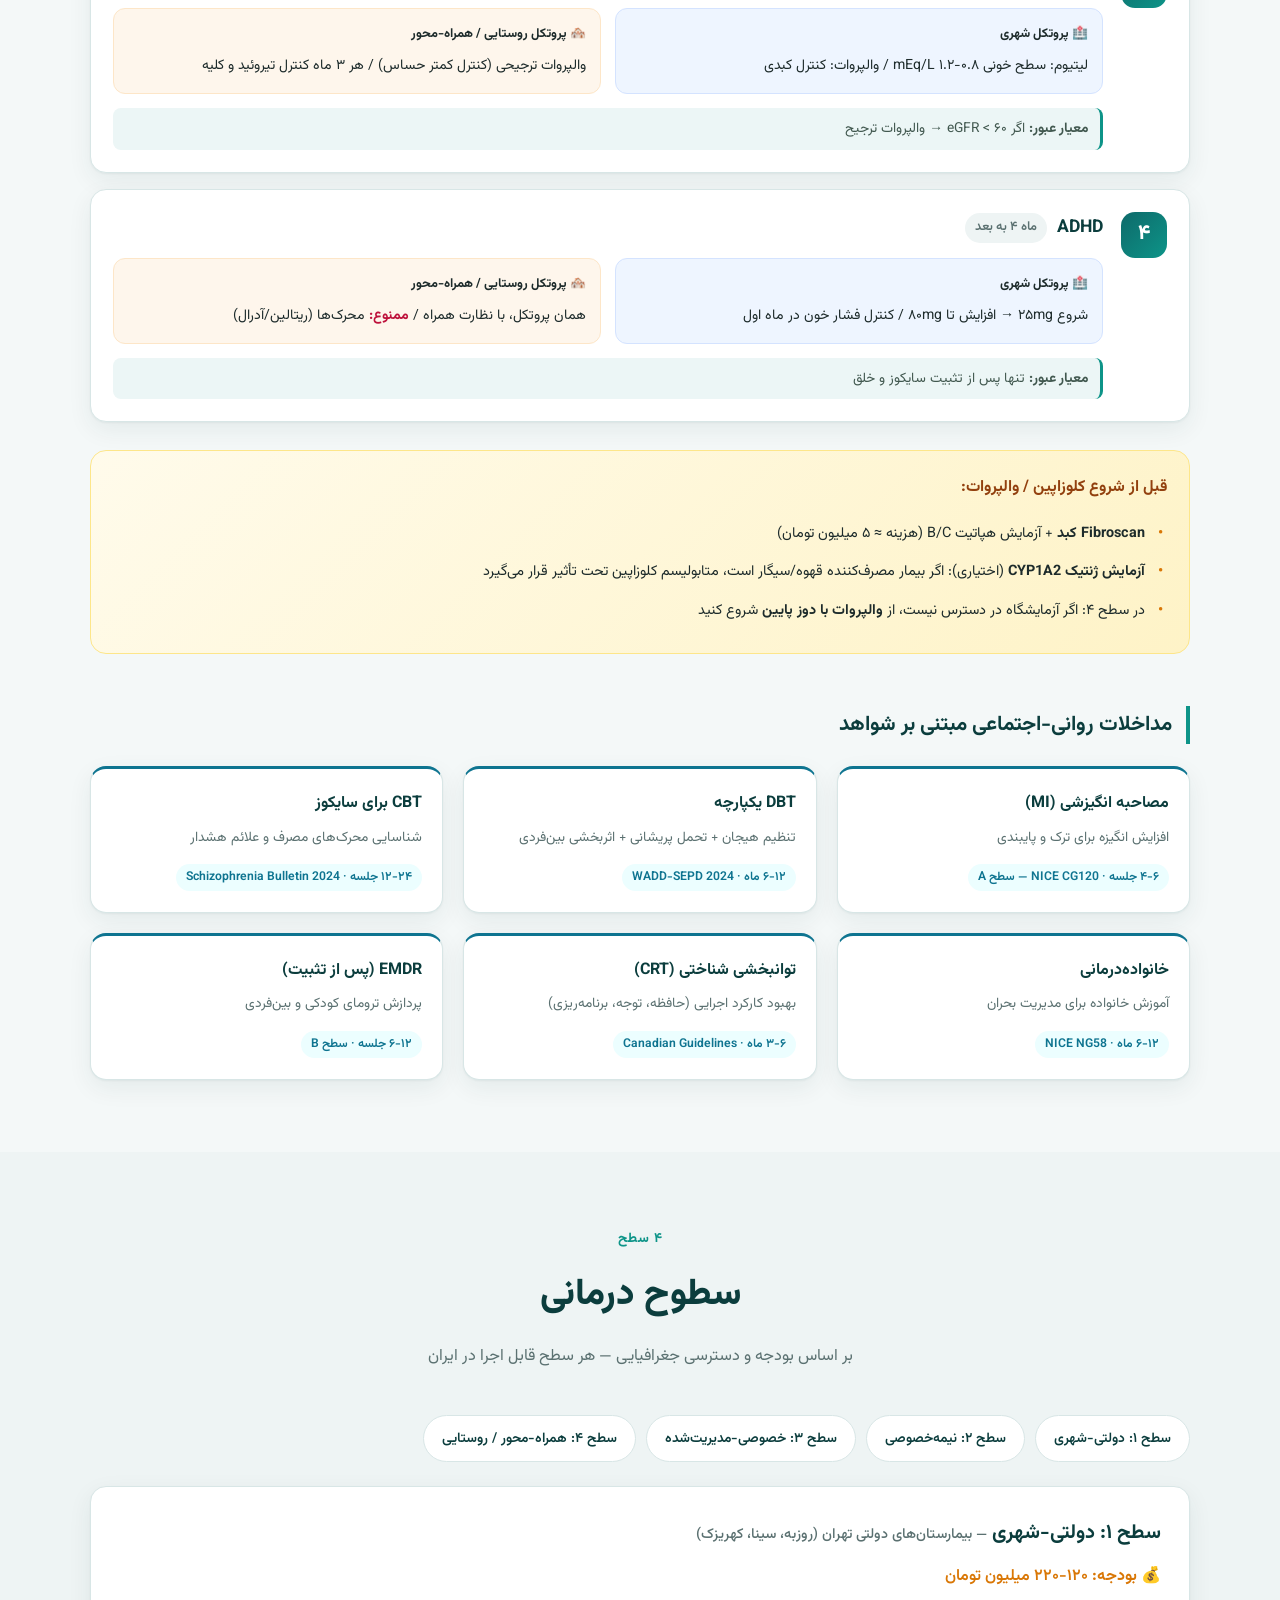
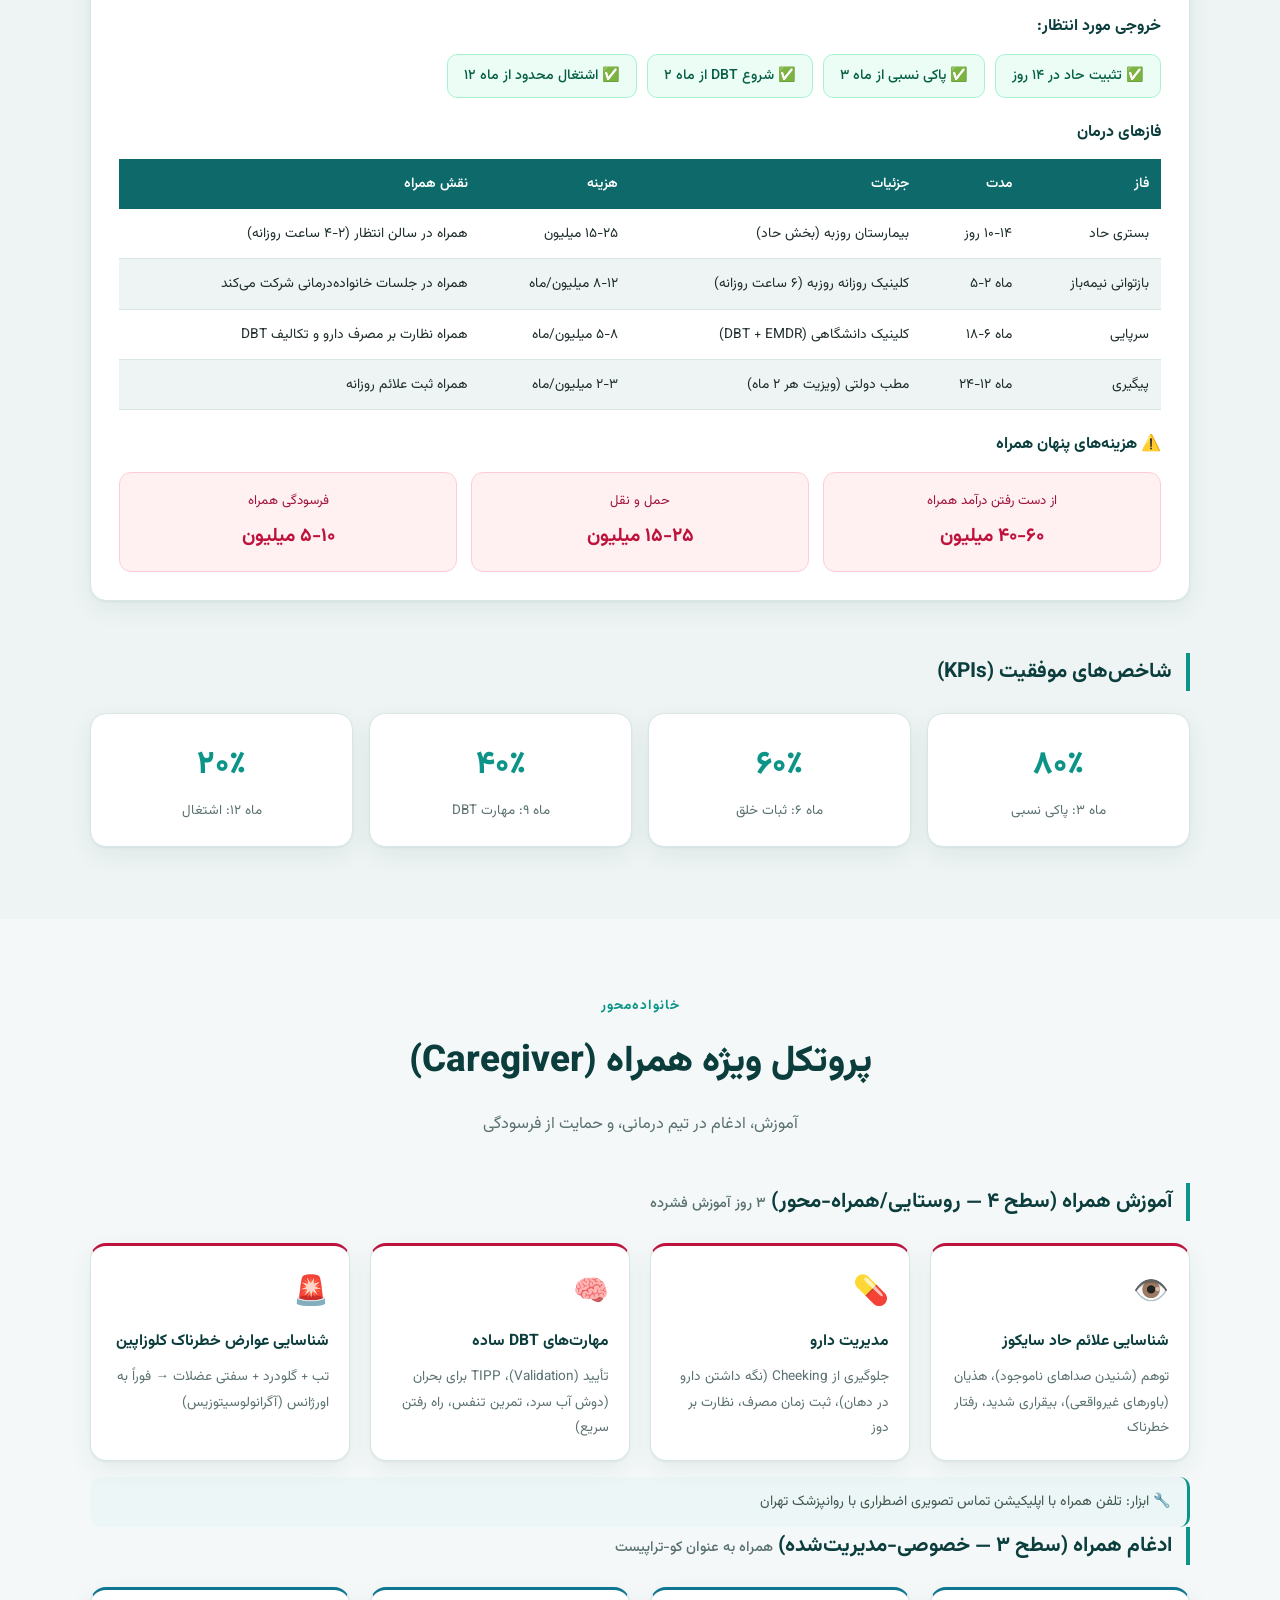
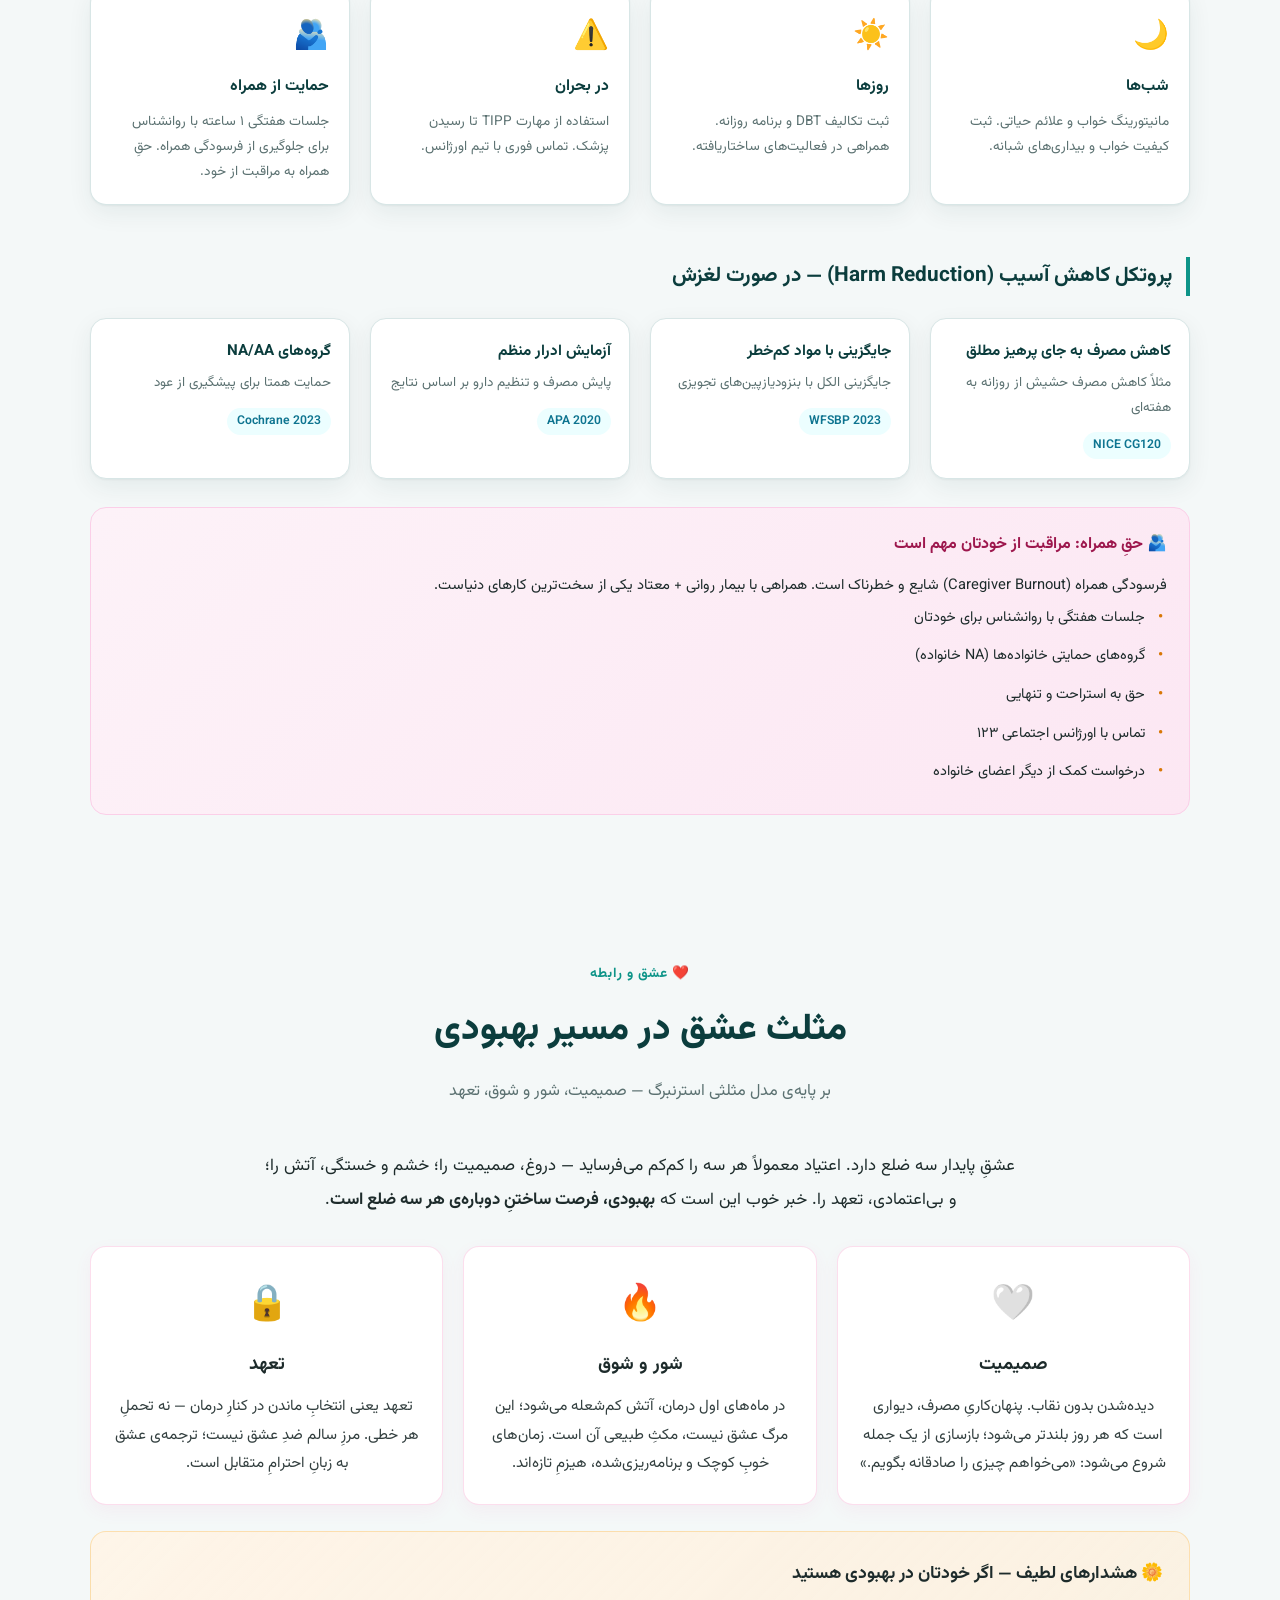
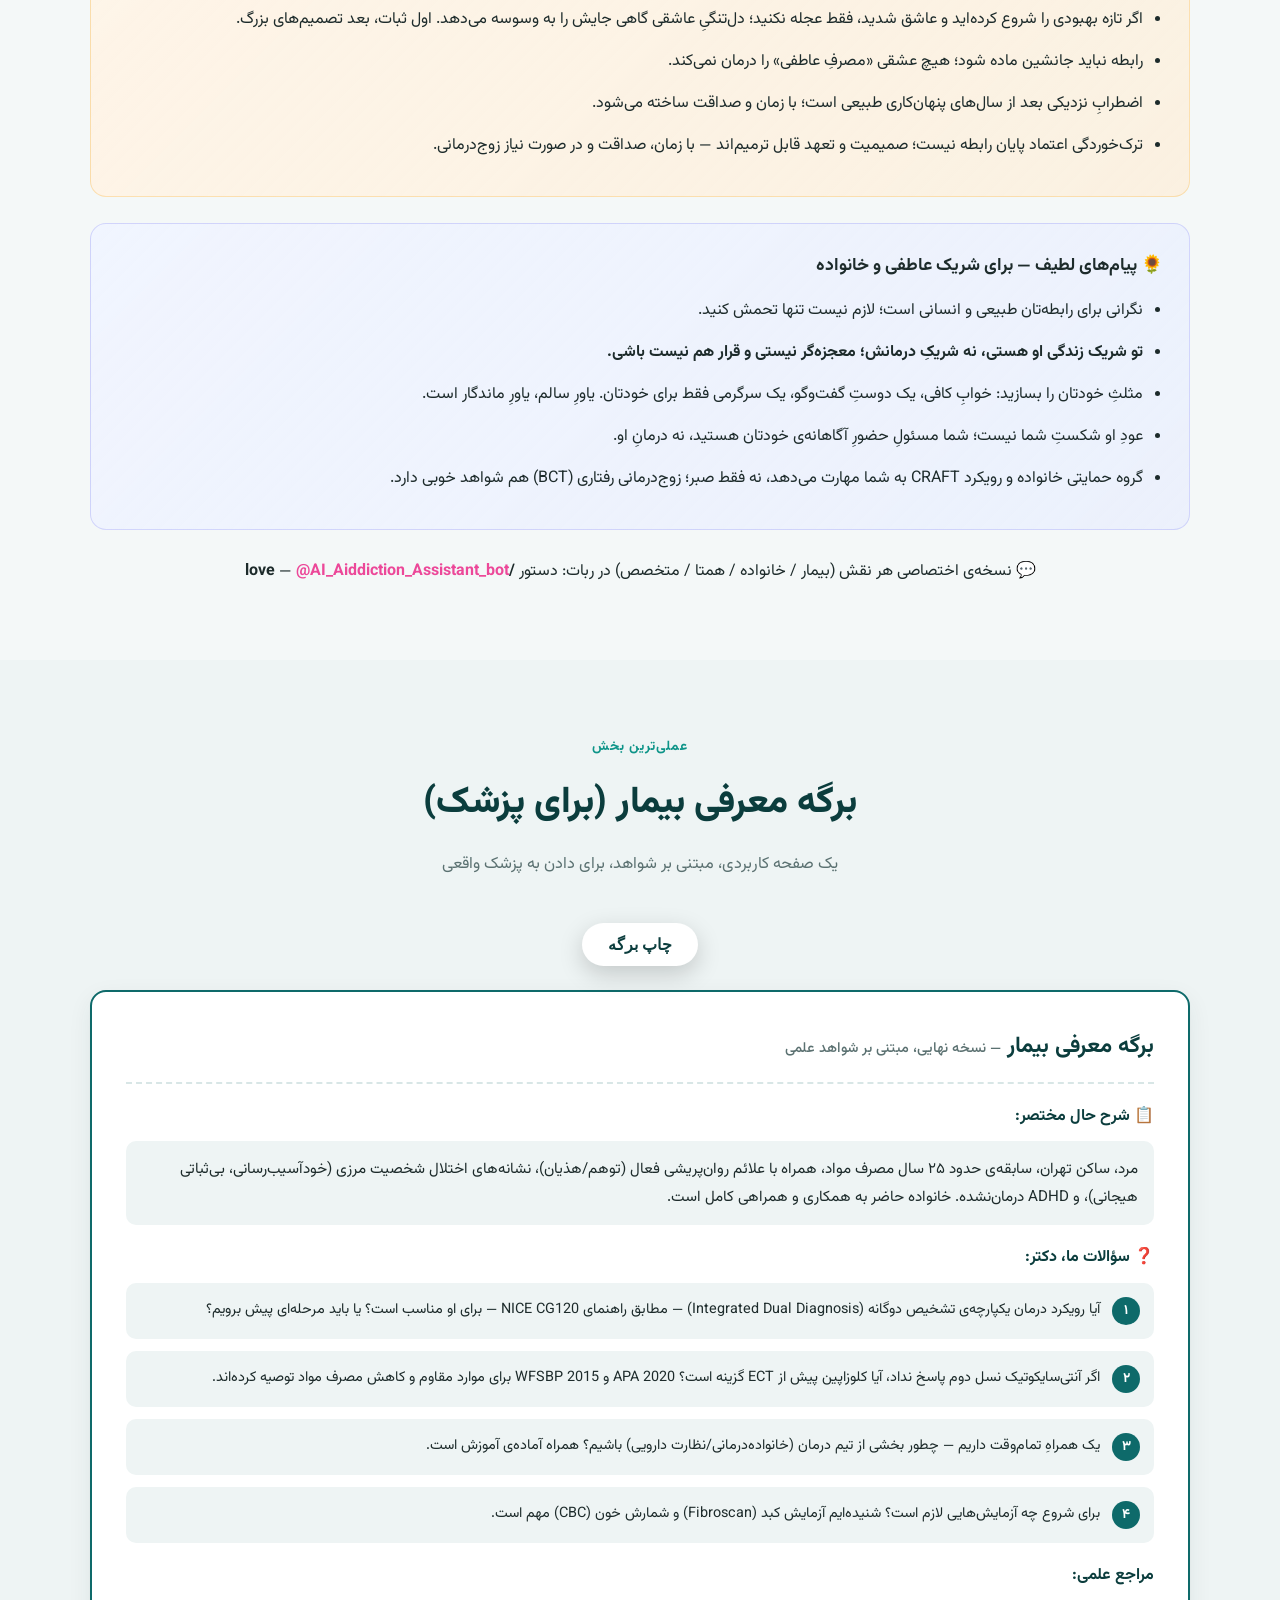
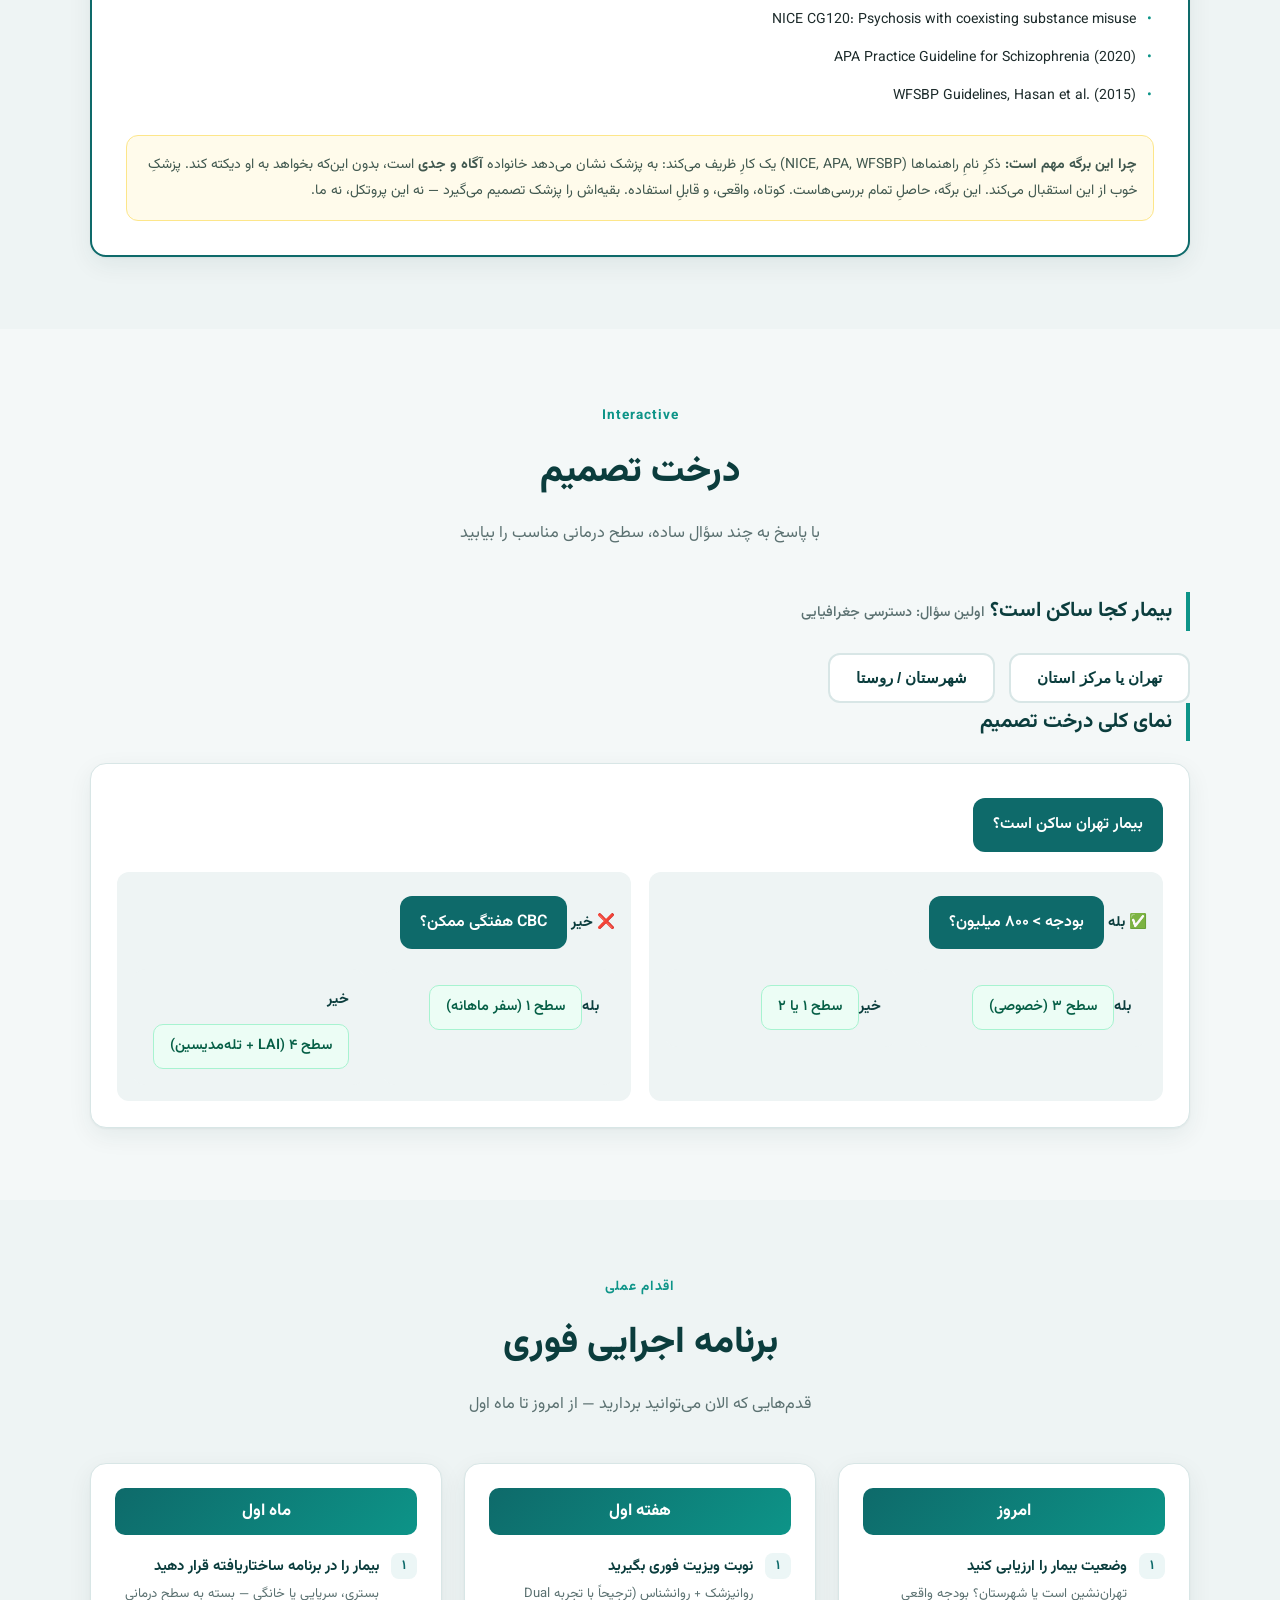
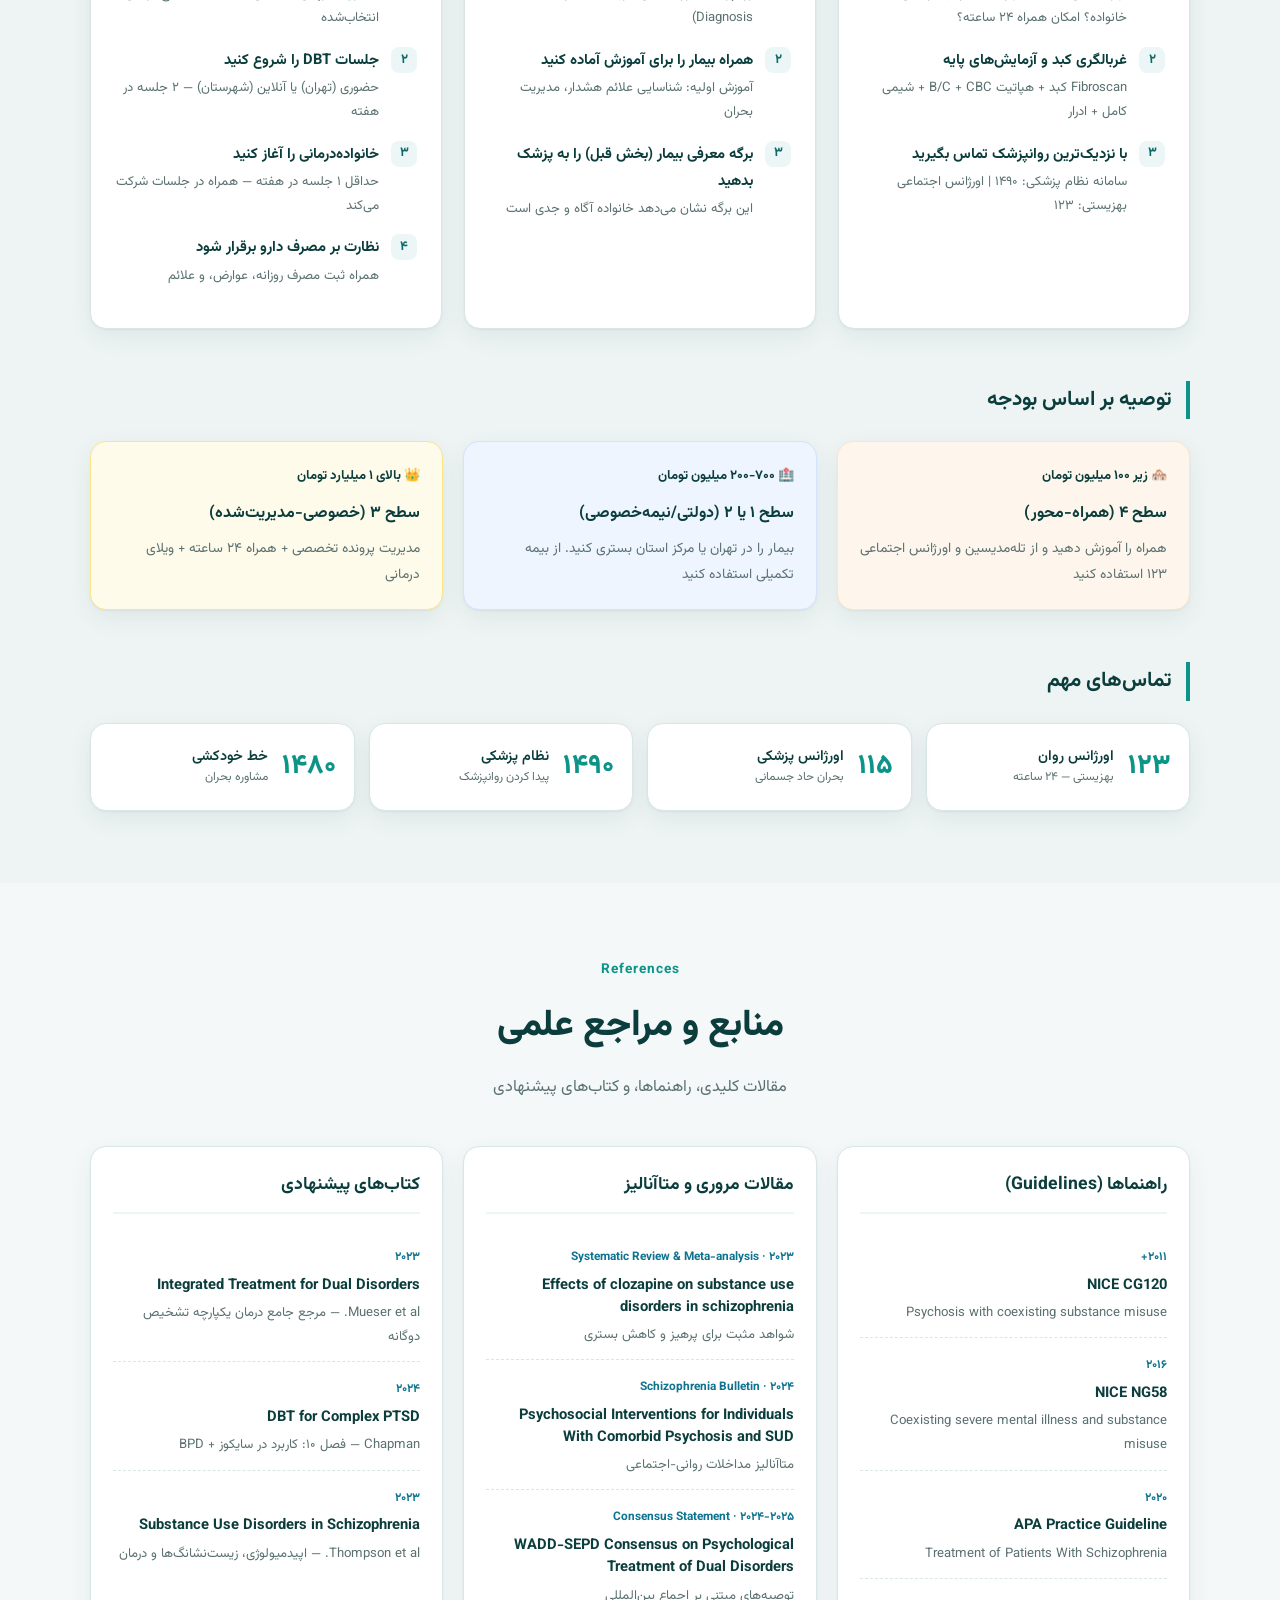
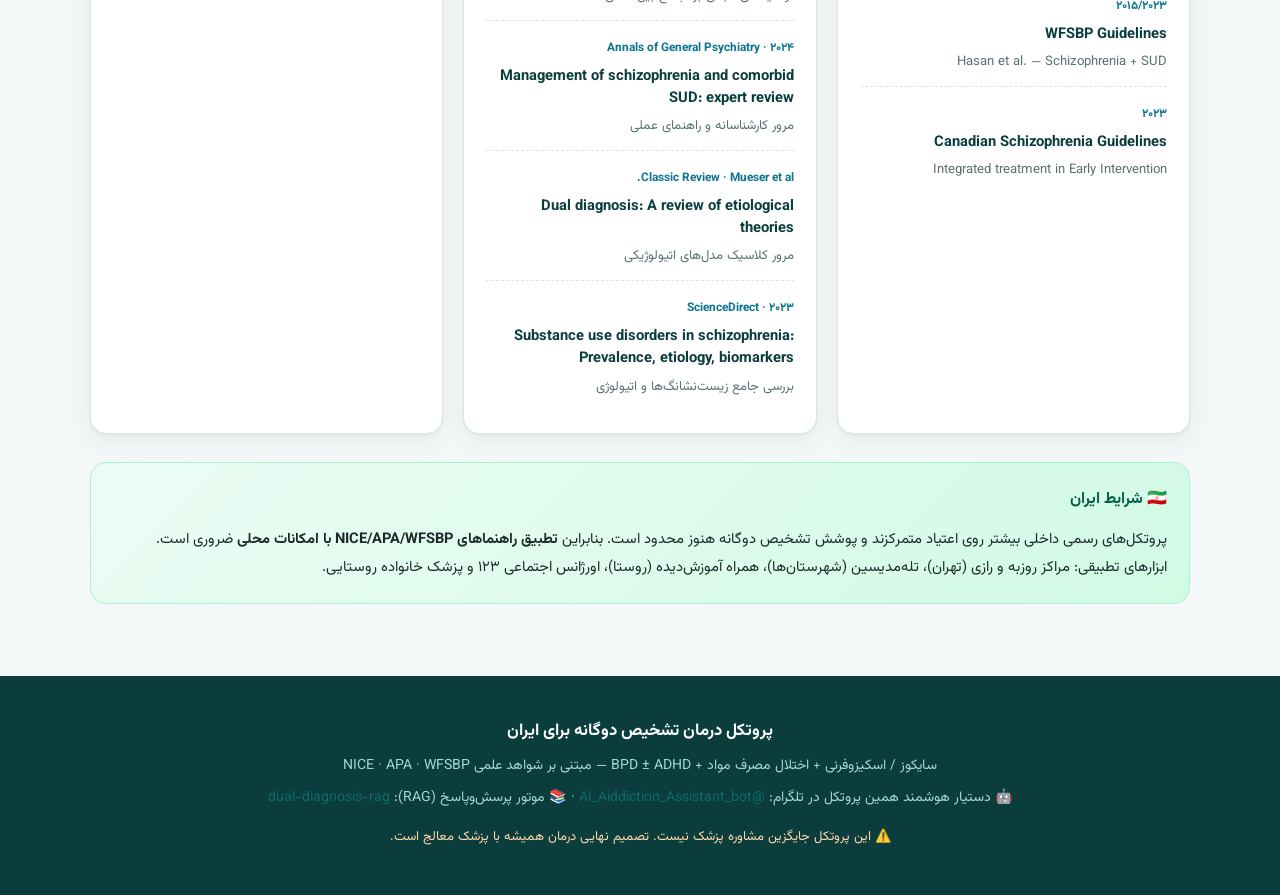
==== commit 0529265e: "Fix bot freeze + raw asterisks in texts: move bge-m3 embedding + IDF corpus search off the event loo" ====
--- a/index.html
+++ b/index.html
@@ -33,6 +33,7 @@
       <a href="#meds">دارو</a>
       <a href="#levels">سطوح درمان</a>
       <a href="#caregiver">همراه</a>
+      <a href="#love">❤️ عشق و بهبودی</a>
       <a href="#sheet">برگه پزشک</a>
       <a href="#references" class="nav-cta">منابع</a>
     </nav>
@@ -394,6 +395,60 @@
         <li>درخواست کمک از دیگر اعضای خانواده</li>
       </ul>
     </div>
+  </div>
+</section>
+
+<!-- ===================== LOVE TRIANGLE (STERNBERG) ===================== -->
+<section id="love" class="section">
+  <div class="container">
+    <div class="section-head">
+      <span class="section-kicker">❤️ عشق و رابطه</span>
+      <h2>مثلث عشق در مسیر بهبودی</h2>
+      <p class="section-sub">بر پایه‌ی مدل مثلثی استرنبرگ — صمیمیت، شور و شوق، تعهد</p>
+    </div>
+
+    <p class="love-intro">عشقِ پایدار سه ضلع دارد. اعتیاد معمولاً هر سه را کم‌کم می‌فرساید — دروغ، صمیمیت را؛ خشم و خستگی، آتش را؛ و بی‌اعتمادی، تعهد را. خبر خوب این است که <strong>بهبودی، فرصت ساختنِ دوباره‌ی هر سه ضلع است</strong>.</p>
+
+    <div class="cards-grid cards-grid-3">
+      <div class="love-card">
+        <div class="love-emoji">🤍</div>
+        <h4>صمیمیت</h4>
+        <p>دیده‌شدن بدون نقاب. پنهان‌کاریِ مصرف، دیواری است که هر روز بلندتر می‌شود؛ بازسازی از یک جمله شروع می‌شود: «می‌خواهم چیزی را صادقانه بگویم.»</p>
+      </div>
+      <div class="love-card">
+        <div class="love-emoji">🔥</div>
+        <h4>شور و شوق</h4>
+        <p>در ماه‌های اول درمان، آتش کم‌شعله می‌شود؛ این مرگ عشق نیست، مکثِ طبیعی آن است. زمان‌های خوبِ کوچک و برنامه‌ریزی‌شده، هیزمِ تازه‌اند.</p>
+      </div>
+      <div class="love-card">
+        <div class="love-emoji">🔒</div>
+        <h4>تعهد</h4>
+        <p>تعهد یعنی انتخابِ ماندن در کنارِ درمان — نه تحملِ هر خطی. مرزِ سالم ضدِ عشق نیست؛ ترجمه‌ی عشق به زبانِ احترامِ متقابل است.</p>
+      </div>
+    </div>
+
+    <div class="love-warn">
+      <h3>🌼 هشدارهای لطیف — اگر خودتان در بهبودی هستید</h3>
+      <ul>
+        <li>اگر تازه بهبودی را شروع کرده‌اید و عاشق شدید، فقط عجله نکنید؛ دل‌تنگیِ عاشقی گاهی جایش را به وسوسه می‌دهد. اول ثبات، بعد تصمیم‌های بزرگ.</li>
+        <li>رابطه نباید جانشین ماده شود؛ هیچ عشقی «مصرفِ عاطفی» را درمان نمی‌کند.</li>
+        <li>اضطرابِ نزدیکی بعد از سال‌های پنهان‌کاری طبیعی است؛ با زمان و صداقت ساخته می‌شود.</li>
+        <li>ترک‌خوردگی اعتماد پایان رابطه نیست؛ صمیمیت و تعهد قابل ترمیم‌اند — با زمان، صداقت و در صورت نیاز زوج‌درمانی.</li>
+      </ul>
+    </div>
+
+    <div class="love-family">
+      <h3>🌻 پیام‌های لطیف — برای شریک عاطفی و خانواده</h3>
+      <ul>
+        <li>نگرانی برای رابطه‌تان طبیعی و انسانی است؛ لازم نیست تنها تحمش کنید.</li>
+        <li><strong>تو شریک زندگی او هستی، نه شریکِ درمانش؛ معجزه‌گر نیستی و قرار هم نیست باشی.</strong></li>
+        <li>مثلثِ خودتان را بسازید: خوابِ کافی، یک دوستِ گفت‌وگو، یک سرگرمی فقط برای خودتان. یاورِ سالم، یاورِ ماندگار است.</li>
+        <li>عودِ او شکستِ شما نیست؛ شما مسئولِ حضورِ آگاهانه‌ی خودتان هستید، نه درمانِ او.</li>
+        <li>گروه حمایتی خانواده و رویکرد CRAFT به شما مهارت می‌دهد، نه فقط صبر؛ زوج‌درمانی رفتاری (BCT) هم شواهد خوبی دارد.</li>
+      </ul>
+    </div>
+
+    <p class="love-cta">💬 نسخه‌ی اختصاصی هر نقش (بیمار / خانواده / همتا / متخصص) در ربات: دستور <strong>/love</strong> — <a href="https://t.me/AI_Aiddiction_Assistant_bot" target="_blank" rel="noopener">@AI_Aiddiction_Assistant_bot</a></p>
   </div>
 </section>
 
--- a/style.css
+++ b/style.css
@@ -26,6 +26,21 @@
 /* =========================================================
    نوار ساده‌ی بیمار — کم‌بار شناختی، همدلانه
    ========================================================= */
+/* ===================== LOVE TRIANGLE ===================== */
+.love-intro { max-width: 760px; line-height: 2; margin: 0 auto 28px; text-align: center; font-size: 1.05rem; }
+.love-card { background: var(--bg-card, #fff); border: 1px solid rgba(236, 72, 153, .18); border-radius: 16px; padding: 26px 20px; text-align: center; box-shadow: 0 6px 18px rgba(236, 72, 153, .06); }
+.love-card .love-emoji { font-size: 2.2rem; margin-bottom: 10px; }
+.love-card h4 { margin: 6px 0 10px; font-size: 1.15rem; }
+.love-card p { line-height: 1.9; font-size: .95rem; opacity: .9; }
+.love-warn, .love-family { border-radius: 16px; padding: 24px 26px; margin: 26px 0; line-height: 2; }
+.love-warn { background: linear-gradient(135deg, rgba(255, 244, 230, .9), rgba(255, 236, 210, .6)); border: 1px solid rgba(245, 158, 11, .25); }
+.love-family { background: linear-gradient(135deg, rgba(240, 244, 255, .9), rgba(230, 236, 255, .6)); border: 1px solid rgba(99, 102, 241, .22); }
+.love-warn h3, .love-family h3 { margin: 0 0 12px; font-size: 1.1rem; }
+.love-warn ul, .love-family ul { margin: 0; padding-right: 20px; }
+.love-warn li, .love-family li { margin-bottom: 10px; }
+.love-cta { text-align: center; margin-top: 22px; line-height: 2; }
+.love-cta a { color: #ec4899; font-weight: 700; }
+
 .patient-strip {
   background: linear-gradient(135deg, #ecf6f6, #fdf8ef);
   border-bottom: 1px solid var(--line);
